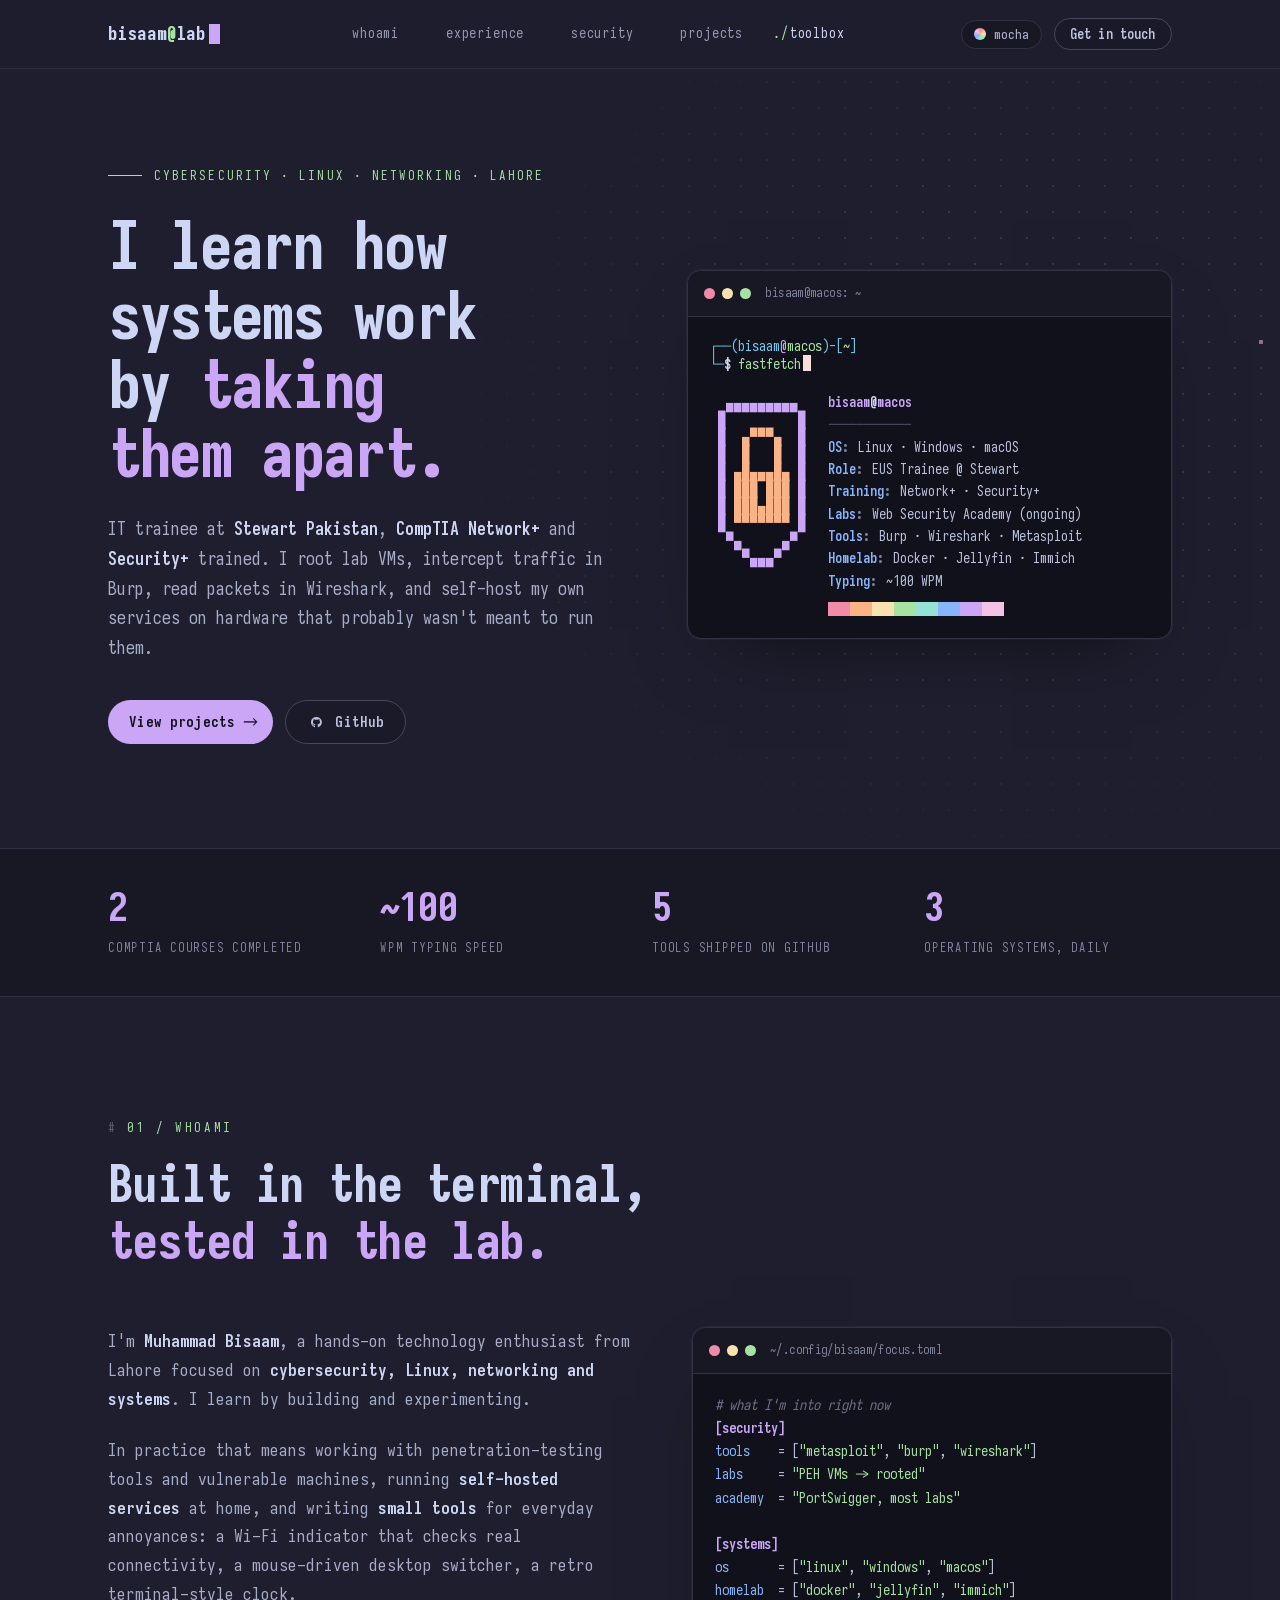
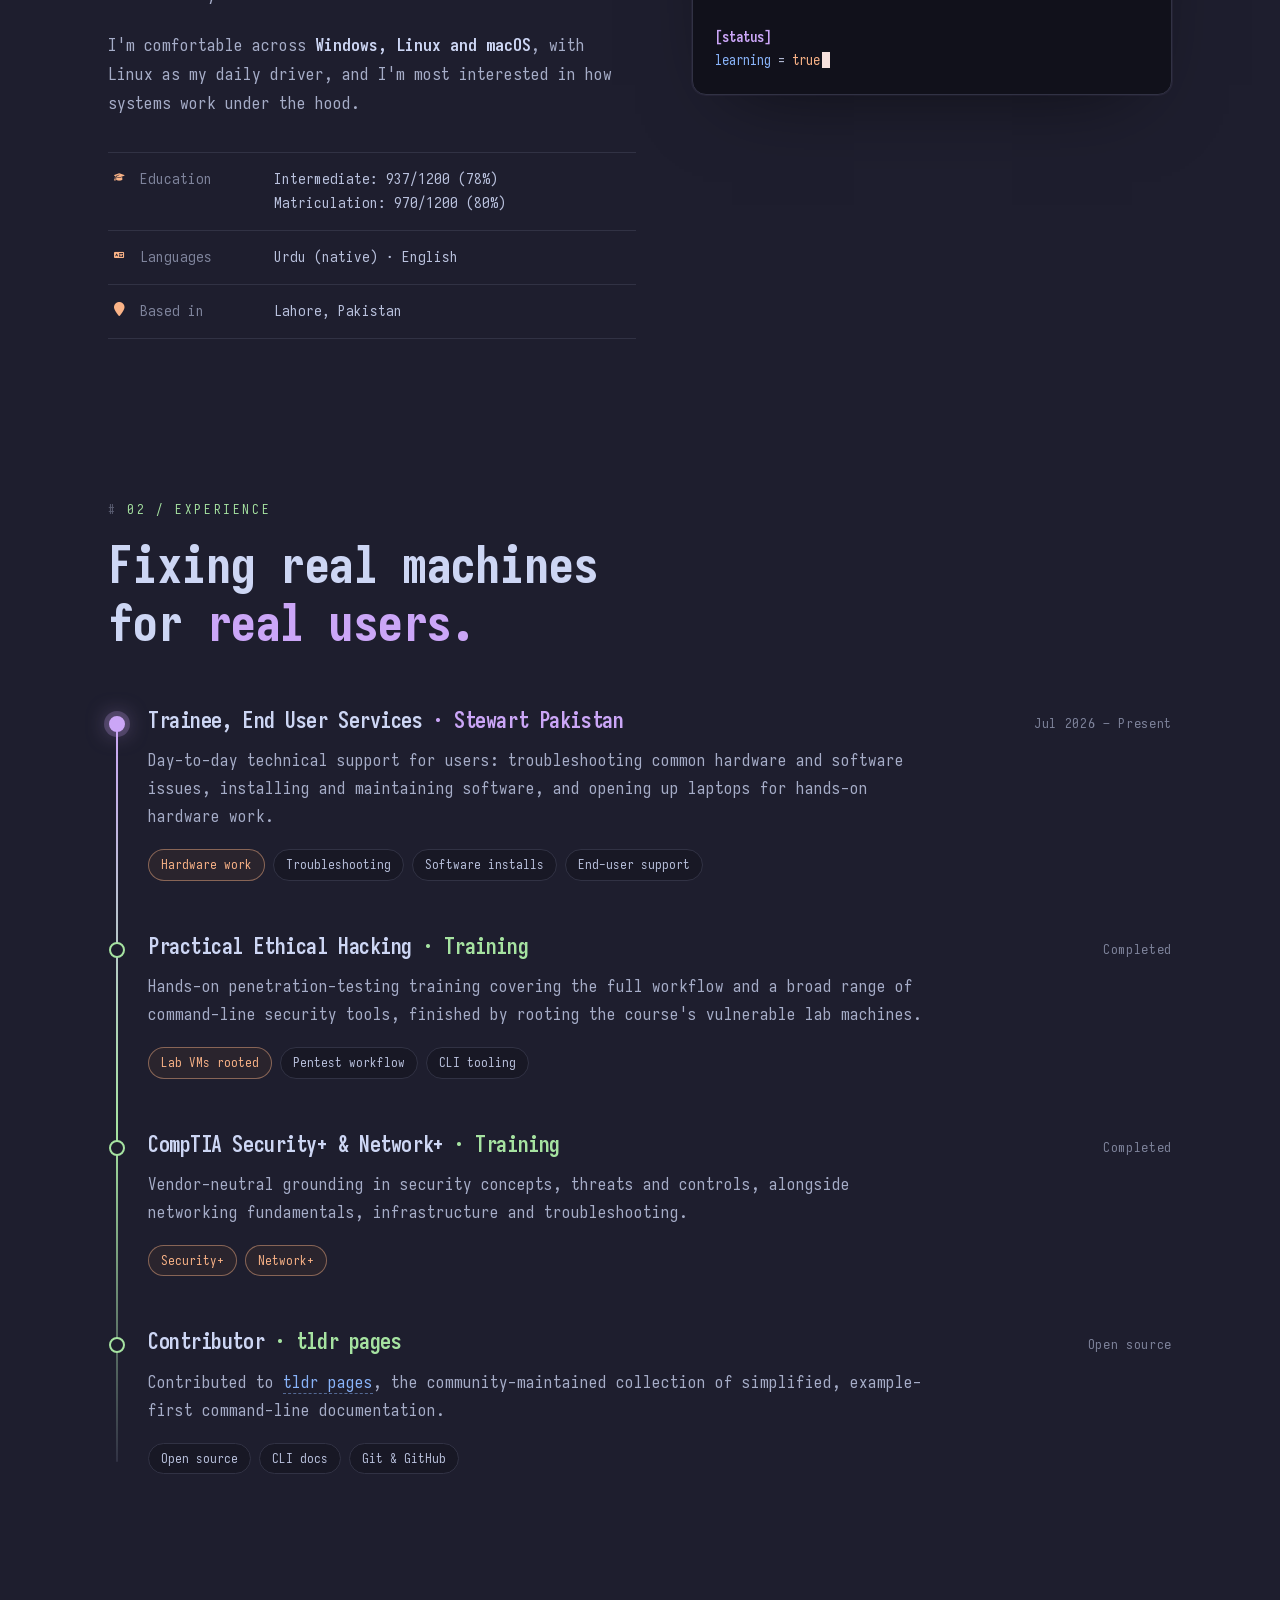
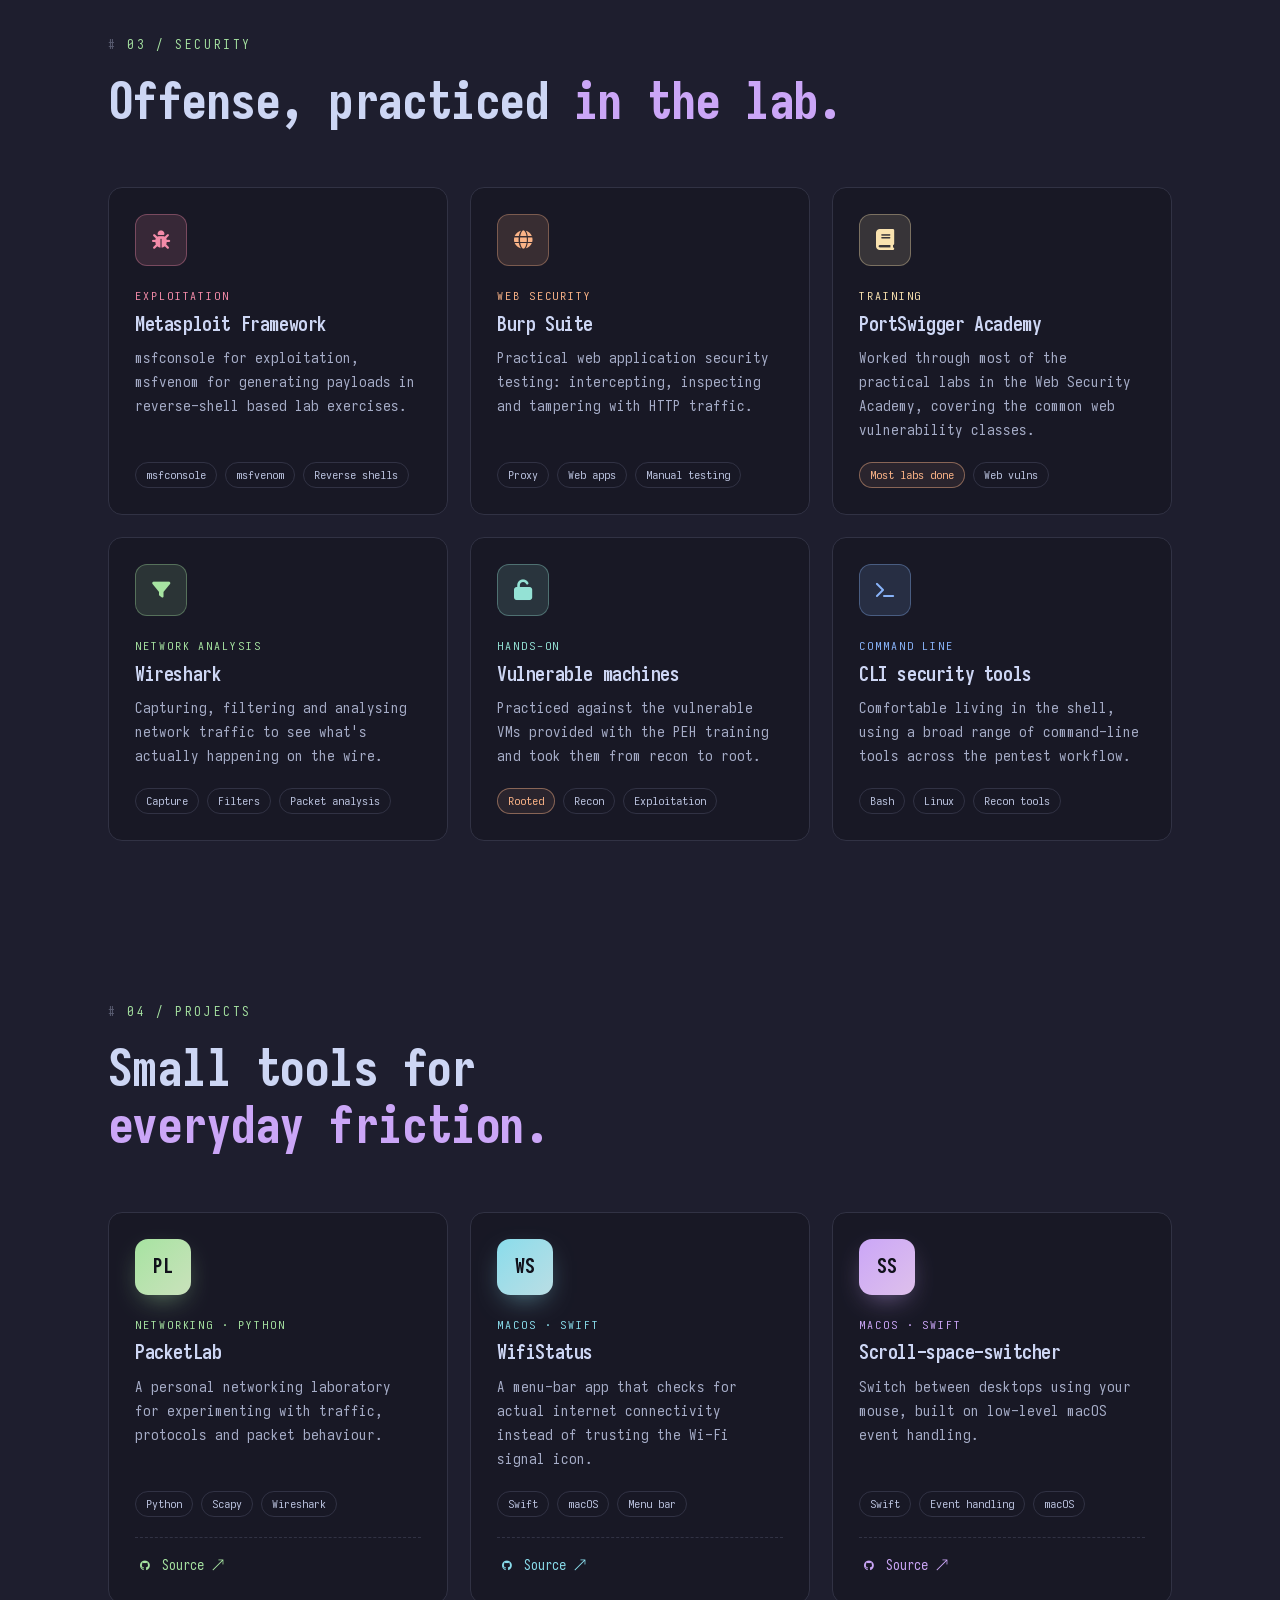
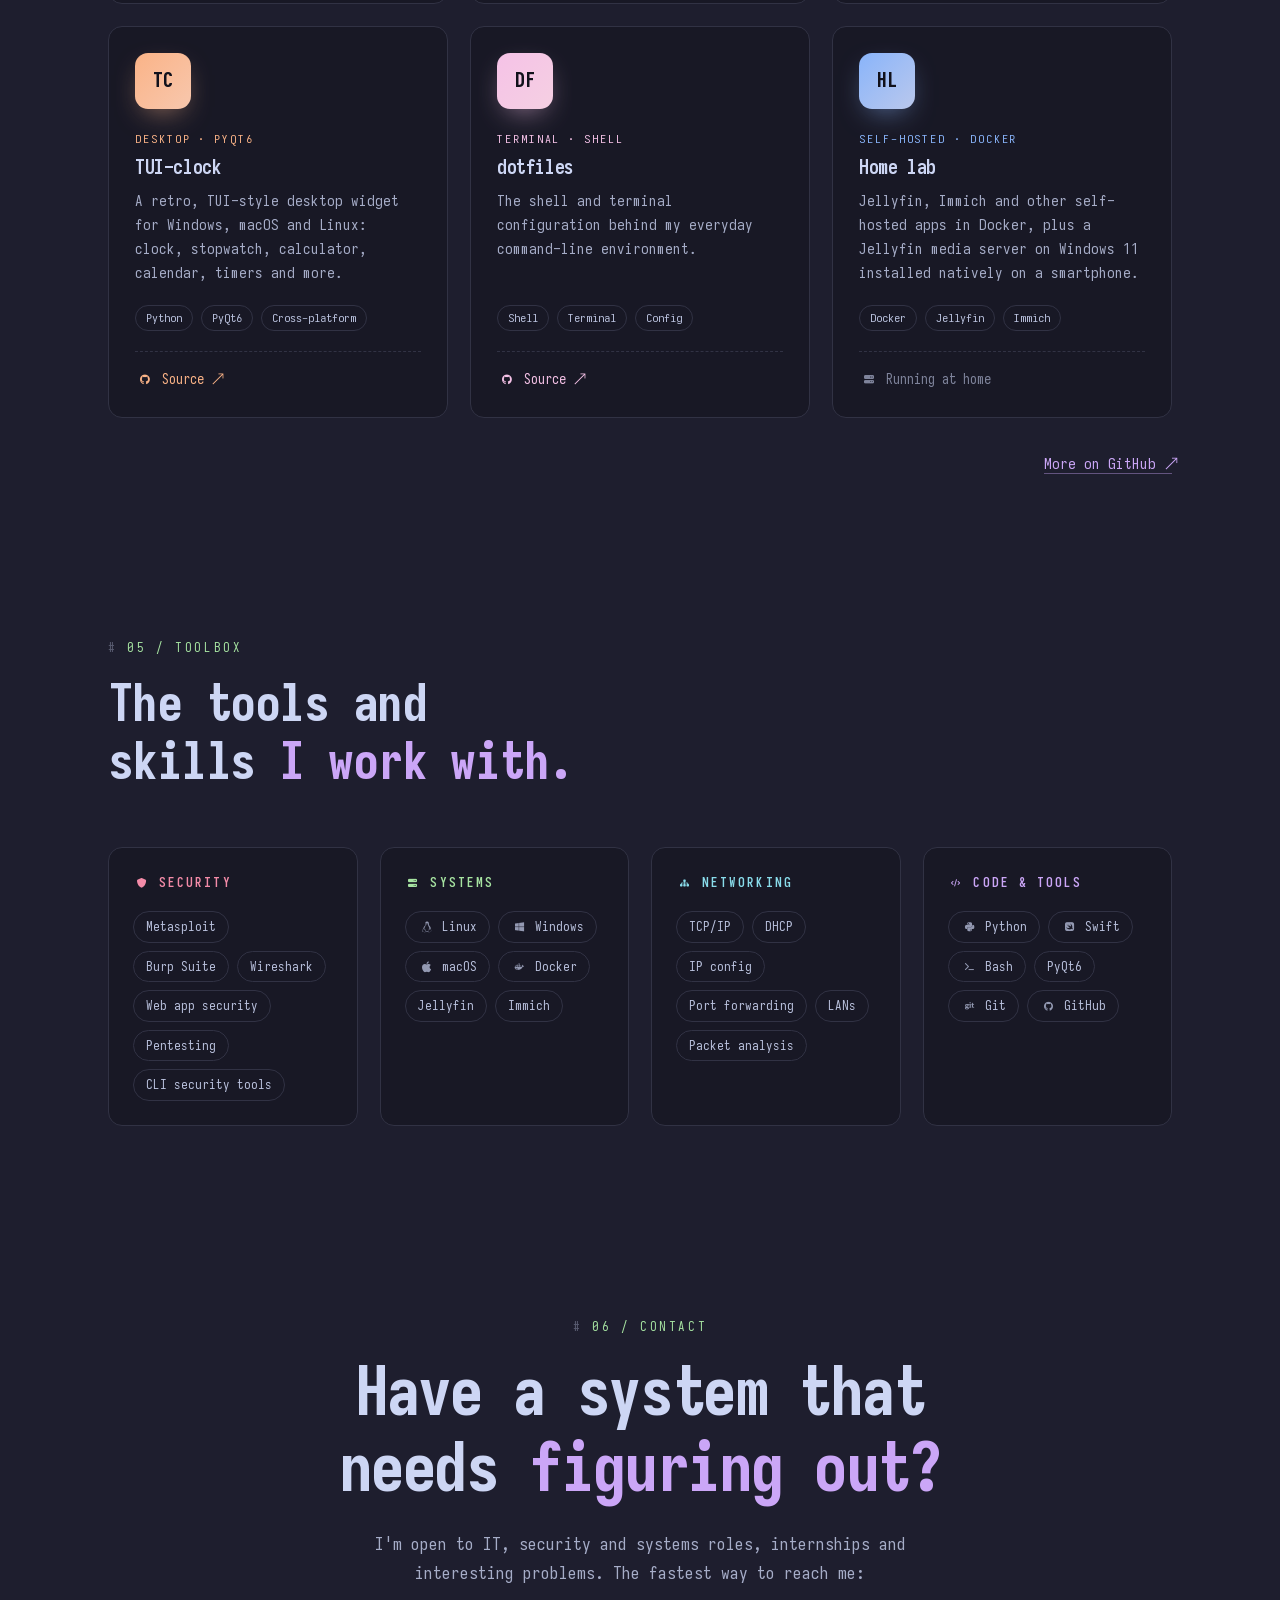
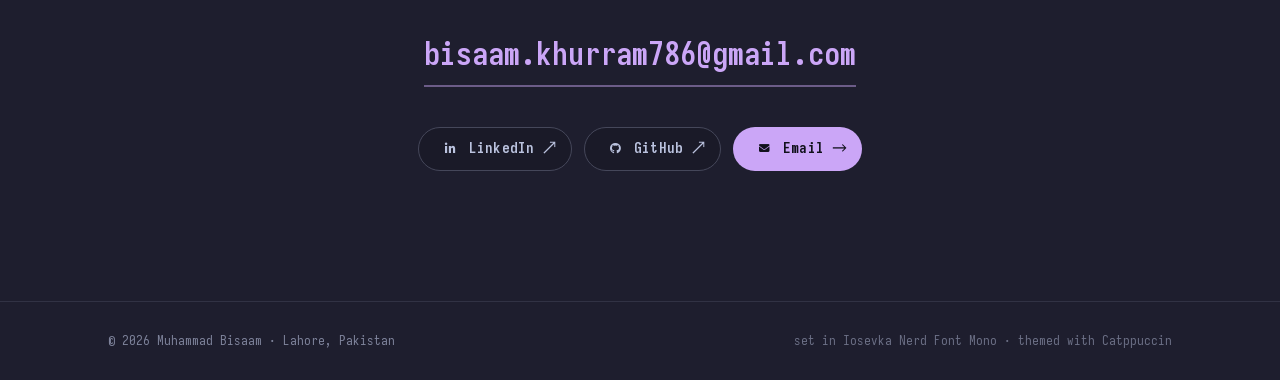
==== index.html @ b6dc4274 "Fade blinking cursors smoothly instead of hard on/off Co-Authored-By: Claude Opus 5.5 <noreply@anthr" ====
<!doctype html>
<html lang="en" data-flavor="mocha">
<head>
  <meta charset="utf-8">
  <meta name="viewport" content="width=device-width, initial-scale=1">
  <title>Muhammad Bisaam — Cybersecurity, Linux &amp; Networking</title>
  <meta name="description" content="Muhammad Bisaam — hands-on technology enthusiast in Lahore focused on cybersecurity, Linux, networking and systems. CompTIA Network+ and Security+.">
  <meta name="theme-color" content="#1e1e2e">
  <link rel="icon" type="image/svg+xml" href="data:image/svg+xml,%3Csvg xmlns='http://www.w3.org/2000/svg' viewBox='0 0 32 32'%3E%3Crect width='32' height='32' rx='7' fill='%231e1e2e'/%3E%3Cpath d='M8.5 11 14 16l-5.5 5M16.5 21h7' fill='none' stroke='%23cba6f7' stroke-width='2.8' stroke-linecap='round' stroke-linejoin='round'/%3E%3C/svg%3E">
  <link rel="preload" href="fonts/iosevka-nfm-400.woff2" as="font" type="font/woff2" crossorigin>
  <link rel="preload" href="fonts/iosevka-nfm-800.woff2" as="font" type="font/woff2" crossorigin>
  <link rel="stylesheet" href="css/style.css?v=20261009b">
  <script>document.documentElement.classList.add('js');try{var f=localStorage.getItem('flavor');if(f)document.documentElement.dataset.flavor=f}catch(e){}</script>
</head>
<body>

<header class="nav">
  <div class="container nav__inner">
    <a class="logo" href="#top" aria-label="Back to top">bisaam<span class="logo__at">@</span>lab<span class="logo__cursor" aria-hidden="true"></span></a>
    <nav class="nav__links" aria-label="Sections">
      <a href="#about">whoami</a>
      <a href="#experience">experience</a>
      <a href="#security">security</a>
      <a href="#projects">projects</a>
      <a href="#toolbox">toolbox</a>
    </nav>
    <div class="nav__actions">
      <button class="flavor" type="button" id="flavor" aria-label="Switch Catppuccin flavor">
        <span class="flavor__dot" aria-hidden="true"></span><span class="flavor__name">mocha</span>
      </button>
      <a class="btn btn--ghost btn--sm" href="#contact">Get in touch</a>
    </div>
  </div>
</header>

<main id="top">

  <!-- Hero -->
  <section class="hero">
    <canvas class="hero__grid" id="grid" aria-hidden="true"></canvas>
    <div class="container hero__inner">
      <div class="hero__copy">
        <p class="eyebrow reveal"><span class="eyebrow__rule"></span>Cybersecurity · Linux · Networking · Lahore</p>
        <h1 class="hero__title reveal">I learn how systems work by <em>taking them apart.</em></h1>
        <p class="hero__lead reveal">
          IT trainee at <strong>Stewart Pakistan</strong>, <strong>CompTIA Network+</strong> and
          <strong>Security+</strong> trained. I root lab VMs, intercept traffic in Burp, read packets in Wireshark, and
          self-host my own services on hardware that probably wasn't meant to run them.
        </p>
        <div class="hero__cta reveal">
          <a class="btn btn--primary" href="#projects">View projects <span aria-hidden="true">→</span></a>
          <a class="btn btn--ghost" href="https://github.com/Bisaam" target="_blank" rel="noopener"><i class="nf">&#xf09b;</i> GitHub</a>
        </div>
      </div>

      <div class="term term--hero reveal" aria-label="Terminal showing a fastfetch summary">
        <div class="term__bar">
          <span class="term__dots"><i></i><i></i><i></i></span>
          <span class="term__title">bisaam@macos: ~</span>
        </div>
        <div class="term__body">
          <div class="prompt">
            <div><span class="p-line">┌──(</span><span class="p-user">bisaam</span><span class="p-at">@</span><span class="p-host">macos</span><span class="p-line">)-[</span><span class="p-path">~</span><span class="p-line">]</span></div>
            <div><span class="p-line">└─</span><span class="p-sym">$</span> <span class="p-cmd" id="typed" data-text="fastfetch"></span><span class="caret" aria-hidden="true"></span></div>
          </div>
          <div class="ff" id="ff">
<pre class="ff__logo" aria-hidden="true">  ▄▄▄▄▄▄▄▄▄
 █         █
 █  <b>▄▀▀▀▄</b>  █
 █  <b>█   █</b>  █
 █ <b>▄█▄▄▄█▄</b> █
 █ <b>███ ███</b> █
 █ <b>███▄███</b> █
 █ <b>▀▀▀▀▀▀▀</b> █
  ▀▄     ▄▀
    ▀▄▄▄▀</pre>
            <dl class="ff__info">
              <div class="ff__head"><span class="c-mauve">bisaam</span>@<span class="c-mauve">macos</span></div>
              <div class="ff__rule">------------</div>
              <div><dt>OS</dt><dd>Linux · Windows · macOS</dd></div>
              <div><dt>Role</dt><dd>EUS Trainee @ Stewart</dd></div>
              <div><dt>Training</dt><dd>Network+ · Security+</dd></div>
              <div><dt>Labs</dt><dd>Web Security Academy (ongoing)</dd></div>
              <div><dt>Tools</dt><dd>Burp · Wireshark · Metasploit</dd></div>
              <div><dt>Homelab</dt><dd>Docker · Jellyfin · Immich</dd></div>
              <div><dt>Typing</dt><dd>~100 WPM</dd></div>
              <div class="ff__swatches" aria-hidden="true"><i class="bg-red"></i><i class="bg-peach"></i><i class="bg-yellow"></i><i class="bg-green"></i><i class="bg-teal"></i><i class="bg-blue"></i><i class="bg-mauve"></i><i class="bg-pink"></i></div>
            </dl>
          </div>
        </div>
      </div>
    </div>
  </section>

  <!-- Stats -->
  <section class="stats" aria-label="Highlights">
    <div class="container stats__inner">
      <div class="stat reveal"><span class="stat__num" data-count="2">2</span><span class="stat__label">CompTIA courses completed</span></div>
      <div class="stat reveal"><span class="stat__num" data-count="100" data-prefix="~">~100</span><span class="stat__label">WPM typing speed</span></div>
      <div class="stat reveal"><span class="stat__num" data-count="5">5</span><span class="stat__label">Tools shipped on GitHub</span></div>
      <div class="stat reveal"><span class="stat__num" data-count="3">3</span><span class="stat__label">Operating systems, daily</span></div>
    </div>
  </section>

  <!-- 01 About -->
  <section class="section" id="about">
    <div class="container">
      <p class="label reveal">01 / whoami</p>
      <h2 class="section__title reveal">Built in the terminal, <em>tested in the lab.</em></h2>

      <div class="about">
        <div class="about__copy">
          <p class="reveal">I'm <strong>Muhammad Bisaam</strong>, a hands-on technology enthusiast from Lahore focused on
            <strong>cybersecurity, Linux, networking and systems</strong>. I learn by building and experimenting.</p>
          <p class="reveal">In practice that means working with penetration-testing tools and vulnerable machines,
            running <strong>self-hosted services</strong> at home, and writing <strong>small tools</strong> for everyday
            annoyances: a Wi-Fi indicator that checks real connectivity, a mouse-driven desktop switcher, a retro terminal-style clock.</p>
          <p class="reveal">I'm comfortable across <strong>Windows, Linux and macOS</strong>, with Linux as my daily driver,
            and I'm most interested in how systems work under the hood.</p>

          <dl class="facts reveal">
            <div><dt><i class="nf">&#xf19d;</i> Education</dt><dd>Intermediate: 937/1200 (78%)<br>Matriculation: 970/1200 (80%)</dd></div>
            <div><dt><i class="nf">&#xf1ab;</i> Languages</dt><dd>Urdu (native) · English</dd></div>
            <div><dt><i class="nf">&#xf041;</i> Based in</dt><dd>Lahore, Pakistan</dd></div>
          </dl>
        </div>

        <div class="term reveal">
          <div class="term__bar">
            <span class="term__dots"><i></i><i></i><i></i></span>
            <span class="term__title">~/.config/bisaam/focus.toml</span>
          </div>
<pre class="term__body code"><span class="c-com"># what I'm into right now</span>
<span class="c-hdr">[security]</span>
<span class="c-key">tools</span>    = [<span class="c-str">"metasploit"</span>, <span class="c-str">"burp"</span>, <span class="c-str">"wireshark"</span>]
<span class="c-key">labs</span>     = <span class="c-str">"PEH VMs -&gt; rooted"</span>
<span class="c-key">academy</span>  = <span class="c-str">"PortSwigger, most labs"</span>

<span class="c-hdr">[systems]</span>
<span class="c-key">os</span>       = [<span class="c-str">"linux"</span>, <span class="c-str">"windows"</span>, <span class="c-str">"macos"</span>]
<span class="c-key">homelab</span>  = [<span class="c-str">"docker"</span>, <span class="c-str">"jellyfin"</span>, <span class="c-str">"immich"</span>]

<span class="c-hdr">[status]</span>
<span class="c-key">learning</span> = <span class="c-bool">true</span><span class="caret" aria-hidden="true"></span></pre>
        </div>
      </div>
    </div>
  </section>

  <!-- 02 Experience -->
  <section class="section" id="experience">
    <div class="container">
      <p class="label reveal">02 / Experience</p>
      <h2 class="section__title reveal">Fixing real machines for <em>real users.</em></h2>

      <ol class="timeline">
        <li class="tl tl--current reveal">
          <div class="tl__head">
            <h3>Trainee, End User Services <span class="tl__org">· Stewart Pakistan</span></h3>
            <span class="tl__when">Jul 2026 – Present</span>
          </div>
          <p>Day-to-day technical support for users: troubleshooting common hardware and software issues, installing
            and maintaining software, and opening up laptops for hands-on hardware work.</p>
          <ul class="chips"><li class="chip chip--hl">Hardware work</li><li class="chip">Troubleshooting</li><li class="chip">Software installs</li><li class="chip">End-user support</li></ul>
        </li>
        <li class="tl reveal">
          <div class="tl__head">
            <h3>Practical Ethical Hacking <span class="tl__org">· Training</span></h3>
            <span class="tl__when">Completed</span>
          </div>
          <p>Hands-on penetration-testing training covering the full workflow and a broad range of command-line security
            tools, finished by rooting the course's vulnerable lab machines.</p>
          <ul class="chips"><li class="chip chip--hl">Lab VMs rooted</li><li class="chip">Pentest workflow</li><li class="chip">CLI tooling</li></ul>
        </li>
        <li class="tl reveal">
          <div class="tl__head">
            <h3>CompTIA Security+ &amp; Network+ <span class="tl__org">· Training</span></h3>
            <span class="tl__when">Completed</span>
          </div>
          <p>Vendor-neutral grounding in security concepts, threats and controls, alongside networking fundamentals,
            infrastructure and troubleshooting.</p>
          <ul class="chips"><li class="chip chip--hl">Security+</li><li class="chip chip--hl">Network+</li></ul>
        </li>
        <li class="tl reveal">
          <div class="tl__head">
            <h3>Contributor <span class="tl__org">· tldr pages</span></h3>
            <span class="tl__when">Open source</span>
          </div>
          <p>Contributed to <a href="https://github.com/tldr-pages/tldr" target="_blank" rel="noopener">tldr pages</a>,
            the community-maintained collection of simplified, example-first command-line documentation.</p>
          <ul class="chips"><li class="chip">Open source</li><li class="chip">CLI docs</li><li class="chip">Git &amp; GitHub</li></ul>
        </li>
      </ol>
    </div>
  </section>

  <!-- 03 Security -->
  <section class="section" id="security">
    <div class="container">
      <p class="label reveal">03 / Security</p>
      <h2 class="section__title reveal">Offense, practiced <em>in the lab.</em></h2>

      <div class="grid grid--3">
        <article class="card reveal" style="--accent: var(--red)">
          <div class="card__icon"><i class="nf">&#xf188;</i></div>
          <p class="card__kicker">Exploitation</p>
          <h3>Metasploit Framework</h3>
          <p>msfconsole for exploitation, msfvenom for generating payloads in reverse-shell based lab exercises.</p>
          <ul class="chips chips--sm"><li class="chip">msfconsole</li><li class="chip">msfvenom</li><li class="chip">Reverse shells</li></ul>
        </article>
        <article class="card reveal" style="--accent: var(--peach)">
          <div class="card__icon"><i class="nf">&#xf0ac;</i></div>
          <p class="card__kicker">Web security</p>
          <h3>Burp Suite</h3>
          <p>Practical web application security testing: intercepting, inspecting and tampering with HTTP traffic.</p>
          <ul class="chips chips--sm"><li class="chip">Proxy</li><li class="chip">Web apps</li><li class="chip">Manual testing</li></ul>
        </article>
        <article class="card reveal" style="--accent: var(--yellow)">
          <div class="card__icon"><i class="nf">&#xf02d;</i></div>
          <p class="card__kicker">Training</p>
          <h3>PortSwigger Academy</h3>
          <p>Worked through most of the practical labs in the Web Security Academy, covering the common web vulnerability classes.</p>
          <ul class="chips chips--sm"><li class="chip chip--hl">Most labs done</li><li class="chip">Web vulns</li></ul>
        </article>
        <article class="card reveal" style="--accent: var(--green)">
          <div class="card__icon"><i class="nf">&#xf0b0;</i></div>
          <p class="card__kicker">Network analysis</p>
          <h3>Wireshark</h3>
          <p>Capturing, filtering and analysing network traffic to see what's actually happening on the wire.</p>
          <ul class="chips chips--sm"><li class="chip">Capture</li><li class="chip">Filters</li><li class="chip">Packet analysis</li></ul>
        </article>
        <article class="card reveal" style="--accent: var(--teal)">
          <div class="card__icon"><i class="nf">&#xf09c;</i></div>
          <p class="card__kicker">Hands-on</p>
          <h3>Vulnerable machines</h3>
          <p>Practiced against the vulnerable VMs provided with the PEH training and took them from recon to root.</p>
          <ul class="chips chips--sm"><li class="chip chip--hl">Rooted</li><li class="chip">Recon</li><li class="chip">Exploitation</li></ul>
        </article>
        <article class="card reveal" style="--accent: var(--blue)">
          <div class="card__icon"><i class="nf">&#xf120;</i></div>
          <p class="card__kicker">Command line</p>
          <h3>CLI security tools</h3>
          <p>Comfortable living in the shell, using a broad range of command-line tools across the pentest workflow.</p>
          <ul class="chips chips--sm"><li class="chip">Bash</li><li class="chip">Linux</li><li class="chip">Recon tools</li></ul>
        </article>
      </div>
    </div>
  </section>

  <!-- 04 Projects -->
  <section class="section" id="projects">
    <div class="container">
      <p class="label reveal">04 / Projects</p>
      <h2 class="section__title reveal">Small tools for <em>everyday friction.</em></h2>

      <div class="grid grid--3">
        <article class="card project reveal" style="--accent: var(--green)">
          <div class="mono">PL</div>
          <p class="card__kicker">Networking · Python</p>
          <h3>PacketLab</h3>
          <p>A personal networking laboratory for experimenting with traffic, protocols and packet behaviour.</p>
          <ul class="chips chips--sm"><li class="chip">Python</li><li class="chip">Scapy</li><li class="chip">Wireshark</li></ul>
          <a class="card__link" href="https://github.com/Bisaam/PacketLab" target="_blank" rel="noopener"><i class="nf">&#xf09b;</i> Source ↗</a>
        </article>
        <article class="card project reveal" style="--accent: var(--sky)">
          <div class="mono">WS</div>
          <p class="card__kicker">macOS · Swift</p>
          <h3>WifiStatus</h3>
          <p>A menu-bar app that checks for actual internet connectivity instead of trusting the Wi-Fi signal icon.</p>
          <ul class="chips chips--sm"><li class="chip">Swift</li><li class="chip">macOS</li><li class="chip">Menu bar</li></ul>
          <a class="card__link" href="https://github.com/Bisaam/WifiStatus" target="_blank" rel="noopener"><i class="nf">&#xf09b;</i> Source ↗</a>
        </article>
        <article class="card project reveal" style="--accent: var(--mauve)">
          <div class="mono">SS</div>
          <p class="card__kicker">macOS · Swift</p>
          <h3>Scroll-space-switcher</h3>
          <p>Switch between desktops using your mouse, built on low-level macOS event handling.</p>
          <ul class="chips chips--sm"><li class="chip">Swift</li><li class="chip">Event handling</li><li class="chip">macOS</li></ul>
          <a class="card__link" href="https://github.com/Bisaam/Scroll-space-switcher" target="_blank" rel="noopener"><i class="nf">&#xf09b;</i> Source ↗</a>
        </article>
        <article class="card project reveal" style="--accent: var(--peach)">
          <div class="mono">TC</div>
          <p class="card__kicker">Desktop · PyQt6</p>
          <h3>TUI-clock</h3>
          <p>A retro, TUI-style desktop widget for Windows, macOS and Linux: clock, stopwatch, calculator, calendar, timers and more.</p>
          <ul class="chips chips--sm"><li class="chip">Python</li><li class="chip">PyQt6</li><li class="chip">Cross-platform</li></ul>
          <a class="card__link" href="https://github.com/Bisaam/TUI-clock" target="_blank" rel="noopener"><i class="nf">&#xf09b;</i> Source ↗</a>
        </article>
        <article class="card project reveal" style="--accent: var(--pink)">
          <div class="mono">DF</div>
          <p class="card__kicker">Terminal · Shell</p>
          <h3>dotfiles</h3>
          <p>The shell and terminal configuration behind my everyday command-line environment.</p>
          <ul class="chips chips--sm"><li class="chip">Shell</li><li class="chip">Terminal</li><li class="chip">Config</li></ul>
          <a class="card__link" href="https://github.com/Bisaam/dotfiles" target="_blank" rel="noopener"><i class="nf">&#xf09b;</i> Source ↗</a>
        </article>
        <article class="card project reveal" style="--accent: var(--blue)">
          <div class="mono">HL</div>
          <p class="card__kicker">Self-hosted · Docker</p>
          <h3>Home lab</h3>
          <p>Jellyfin, Immich and other self-hosted apps in Docker, plus a Jellyfin media server on Windows 11 installed natively on a smartphone.</p>
          <ul class="chips chips--sm"><li class="chip">Docker</li><li class="chip">Jellyfin</li><li class="chip">Immich</li></ul>
          <span class="card__link card__link--muted"><i class="nf">&#xf233;</i> Running at home</span>
        </article>
      </div>
      <p class="more reveal"><a href="https://github.com/Bisaam?tab=repositories" target="_blank" rel="noopener">More on GitHub ↗</a></p>
    </div>
  </section>

  <!-- 05 Toolbox -->
  <section class="section" id="toolbox">
    <div class="container">
      <p class="label reveal">05 / Toolbox</p>
      <h2 class="section__title reveal">The tools and skills <em>I work with.</em></h2>

      <div class="grid grid--4">
        <div class="card toolset reveal">
          <p class="toolset__title c-red"><i class="nf">&#xf132;</i> Security</p>
          <ul class="chips"><li class="chip">Metasploit</li><li class="chip">Burp Suite</li><li class="chip">Wireshark</li><li class="chip">Web app security</li><li class="chip">Pentesting</li><li class="chip">CLI security tools</li></ul>
        </div>
        <div class="card toolset reveal">
          <p class="toolset__title c-green"><i class="nf">&#xf233;</i> Systems</p>
          <ul class="chips"><li class="chip"><i class="nf">&#xf17c;</i> Linux</li><li class="chip"><i class="nf">&#xf17a;</i> Windows</li><li class="chip"><i class="nf">&#xf179;</i> macOS</li><li class="chip"><i class="nf">&#xe7b0;</i> Docker</li><li class="chip">Jellyfin</li><li class="chip">Immich</li></ul>
        </div>
        <div class="card toolset reveal">
          <p class="toolset__title c-sky"><i class="nf">&#xf0e8;</i> Networking</p>
          <ul class="chips"><li class="chip">TCP/IP</li><li class="chip">DHCP</li><li class="chip">IP config</li><li class="chip">Port forwarding</li><li class="chip">LANs</li><li class="chip">Packet analysis</li></ul>
        </div>
        <div class="card toolset reveal">
          <p class="toolset__title c-mauve"><i class="nf">&#xf121;</i> Code &amp; tools</p>
          <ul class="chips"><li class="chip"><i class="nf">&#xe73c;</i> Python</li><li class="chip"><i class="nf">&#xe755;</i> Swift</li><li class="chip"><i class="nf">&#xf120;</i> Bash</li><li class="chip">PyQt6</li><li class="chip"><i class="nf">&#xf1d3;</i> Git</li><li class="chip"><i class="nf">&#xf09b;</i> GitHub</li></ul>
        </div>
      </div>
    </div>
  </section>

  <!-- 06 Contact -->
  <section class="section contact" id="contact">
    <div class="container contact__inner">
      <p class="label reveal">06 / Contact</p>
      <h2 class="contact__title reveal">Have a system that needs <em>figuring out?</em></h2>
      <p class="contact__lead reveal">I'm open to IT, security and systems roles, internships and interesting problems. The fastest way to reach me:</p>
      <a class="contact__email reveal" href="mailto:bisaam.khurram786@gmail.com">bisaam.khurram786@gmail.com</a>
      <div class="contact__links reveal">
        <a class="btn btn--ghost" href="https://www.linkedin.com/in/muhammadbisaamkhurram" target="_blank" rel="noopener"><i class="nf">&#xf0e1;</i> LinkedIn ↗</a>
        <a class="btn btn--ghost" href="https://github.com/Bisaam" target="_blank" rel="noopener"><i class="nf">&#xf09b;</i> GitHub ↗</a>
        <a class="btn btn--primary" href="mailto:bisaam.khurram786@gmail.com"><i class="nf">&#xf0e0;</i> Email <span aria-hidden="true">→</span></a>
      </div>
    </div>
  </section>
</main>

<footer class="footer">
  <div class="container footer__inner">
    <span>© <span id="year">2026</span> Muhammad Bisaam · Lahore, Pakistan</span>
    <span class="footer__meta">set in Iosevka Nerd Font Mono · themed with Catppuccin</span>
  </div>
</footer>

<script src="js/main.js?v=20261009b"></script>
</body>
</html>
---- css/style.css ----
/* ---------- Fonts: Iosevka Nerd Font Mono (subset) ---------- */
@font-face {
  font-family: "Iosevka NFM";
  src: local("Iosevka Nerd Font Mono"), local("IosevkaNerdFontMono-Regular"),
       url("../fonts/iosevka-nfm-400.woff2") format("woff2");
  font-weight: 400; font-style: normal; font-display: swap;
}
@font-face {
  font-family: "Iosevka NFM";
  src: local("Iosevka Nerd Font Mono Medium"), local("IosevkaNerdFontMono-Medium"),
       url("../fonts/iosevka-nfm-500.woff2") format("woff2");
  font-weight: 500; font-style: normal; font-display: swap;
}
@font-face {
  font-family: "Iosevka NFM";
  src: local("Iosevka Nerd Font Mono Bold"), local("IosevkaNerdFontMono-Bold"),
       url("../fonts/iosevka-nfm-700.woff2") format("woff2");
  font-weight: 700; font-style: normal; font-display: swap;
}
@font-face {
  font-family: "Iosevka NFM";
  src: local("Iosevka Nerd Font Mono ExtraBold"), local("IosevkaNerdFontMono-ExtraBold"),
       url("../fonts/iosevka-nfm-800.woff2") format("woff2");
  font-weight: 800; font-style: normal; font-display: swap;
}

/* ---------- Catppuccin flavors ---------- */
:root, [data-flavor="mocha"] {
  --rosewater:#f5e0dc; --flamingo:#f2cdcd; --pink:#f5c2e7; --mauve:#cba6f7; --red:#f38ba8; --maroon:#eba0ac;
  --peach:#fab387; --yellow:#f9e2af; --green:#a6e3a1; --teal:#94e2d5; --sky:#89dceb; --sapphire:#74c7ec;
  --blue:#89b4fa; --lavender:#b4befe; --text:#cdd6f4; --subtext1:#bac2de; --subtext0:#a6adc8;
  --overlay2:#9399b2; --overlay1:#7f849c; --overlay0:#6c7086; --surface2:#585b70; --surface1:#45475a;
  --surface0:#313244; --base:#1e1e2e; --mantle:#181825; --crust:#11111b;
  color-scheme: dark;
}
[data-flavor="macchiato"] {
  --rosewater:#f4dbd6; --flamingo:#f0c6c6; --pink:#f5bde6; --mauve:#c6a0f6; --red:#ed8796; --maroon:#ee99a0;
  --peach:#f5a97f; --yellow:#eed49f; --green:#a6da95; --teal:#8bd5ca; --sky:#91d7e3; --sapphire:#7dc4e4;
  --blue:#8aadf4; --lavender:#b7bdf8; --text:#cad3f5; --subtext1:#b8c0e0; --subtext0:#a5adcb;
  --overlay2:#939ab7; --overlay1:#8087a2; --overlay0:#6e738d; --surface2:#5b6078; --surface1:#494d64;
  --surface0:#363a4f; --base:#24273a; --mantle:#1e2030; --crust:#181926;
  color-scheme: dark;
}
[data-flavor="frappe"] {
  --rosewater:#f2d5cf; --flamingo:#eebebe; --pink:#f4b8e4; --mauve:#ca9ee6; --red:#e78284; --maroon:#ea999c;
  --peach:#ef9f76; --yellow:#e5c890; --green:#a6d189; --teal:#81c8be; --sky:#99d1db; --sapphire:#85c1dc;
  --blue:#8caaee; --lavender:#babbf1; --text:#c6d0f5; --subtext1:#b5bfe2; --subtext0:#a5adce;
  --overlay2:#949cbb; --overlay1:#838ba7; --overlay0:#737994; --surface2:#626880; --surface1:#51576d;
  --surface0:#414559; --base:#303446; --mantle:#292c3c; --crust:#232634;
  color-scheme: dark;
}
[data-flavor="latte"] {
  --rosewater:#dc8a78; --flamingo:#dd7878; --pink:#ea76cb; --mauve:#8839ef; --red:#d20f39; --maroon:#e64553;
  --peach:#fe640b; --yellow:#df8e1d; --green:#40a02b; --teal:#179299; --sky:#04a5e5; --sapphire:#209fb5;
  --blue:#1e66f5; --lavender:#7287fd; --text:#4c4f69; --subtext1:#5c5f77; --subtext0:#6c6f85;
  --overlay2:#7c7f93; --overlay1:#8c8fa1; --overlay0:#9ca0b0; --surface2:#acb0be; --surface1:#bcc0cc;
  --surface0:#ccd0da; --base:#eff1f5; --mantle:#e6e9ef; --crust:#dce0e8;
  color-scheme: light;
}

:root {
  --font: "Iosevka NFM", "Iosevka Nerd Font Mono", "Iosevka", ui-monospace, "JetBrains Mono", Menlo, Consolas, monospace;
  --accent: var(--mauve);
  --radius: 14px;
  --gutter: 28px;
  --maxw: 1120px;
}

/* ---------- Base ---------- */
*, *::before, *::after { box-sizing: border-box; }
html { scroll-behavior: smooth; scroll-padding-top: 80px; -webkit-text-size-adjust: 100%; }
body {
  margin: 0;
  background: var(--base);
  color: var(--text);
  font-family: var(--font);
  font-size: 17px;
  line-height: 1.65;
  -webkit-font-smoothing: antialiased;
  font-variant-ligatures: contextual;
  transition: background-color .4s ease, color .4s ease;
  overflow-x: hidden;
}
::selection { background: color-mix(in srgb, var(--mauve) 35%, transparent); color: var(--text); }
a { color: inherit; text-decoration: none; }
p a { color: var(--blue); border-bottom: 1px dashed color-mix(in srgb, var(--blue) 50%, transparent); }
p a:hover { color: var(--sapphire); }
h1, h2, h3 { margin: 0; line-height: 1.12; letter-spacing: -0.02em; }
p { margin: 0; }
strong { color: var(--text); font-weight: 700; }
em { font-style: normal; color: var(--mauve); }
ul, ol, dl, dd { margin: 0; padding: 0; list-style: none; }
.nf { font-style: normal; font-family: var(--font); line-height: 1; font-size: 1.4em; display: inline-block; text-align: center; min-width: 1em; vertical-align: -.08em; }
:focus-visible { outline: 2px solid var(--mauve); outline-offset: 3px; border-radius: 6px; }

.container { width: 100%; max-width: var(--maxw); margin: 0 auto; padding: 0 var(--gutter); }

.c-red{color:var(--red)} .c-green{color:var(--green)} .c-sky{color:var(--sky)} .c-mauve{color:var(--mauve)}
.bg-red{background:var(--red)} .bg-peach{background:var(--peach)} .bg-yellow{background:var(--yellow)} .bg-green{background:var(--green)}
.bg-teal{background:var(--teal)} .bg-blue{background:var(--blue)} .bg-mauve{background:var(--mauve)} .bg-pink{background:var(--pink)}

/* ---------- Buttons ---------- */
.btn {
  display: inline-flex; align-items: center; gap: .55em;
  padding: .72em 1.35em; border-radius: 999px;
  font: 600 15px/1 var(--font); letter-spacing: .01em;
  border: 1px solid transparent; cursor: pointer;
  transition: transform .2s ease, background-color .2s ease, border-color .2s ease, color .2s ease, box-shadow .2s ease;
}
.btn:hover { transform: translateY(-2px); }
.btn--primary { background: var(--mauve); color: var(--crust); }
.btn--primary:hover { box-shadow: 0 8px 28px -8px color-mix(in srgb, var(--mauve) 70%, transparent); }
.btn--ghost { border-color: var(--surface1); color: var(--subtext1); background: color-mix(in srgb, var(--mantle) 60%, transparent); }
.btn--ghost:hover { border-color: var(--mauve); color: var(--mauve); }
.btn--sm { padding: .6em 1.1em; font-size: 14px; }

/* ---------- Nav ---------- */
.nav {
  position: sticky; top: 0; z-index: 50;
  background: color-mix(in srgb, var(--base) 78%, transparent);
  backdrop-filter: blur(14px) saturate(140%);
  -webkit-backdrop-filter: blur(14px) saturate(140%);
  border-bottom: 1px solid color-mix(in srgb, var(--surface0) 70%, transparent);
}
.nav__inner { display: flex; align-items: center; justify-content: space-between; height: 68px; gap: 20px; }
.logo { font-weight: 800; font-size: 19px; color: var(--text); display: inline-flex; align-items: center; letter-spacing: -.01em; }
.logo__at { color: var(--green); }
.logo__cursor { width: .55em; height: 1.05em; margin-left: 3px; background: var(--mauve); animation: blink 1.6s ease-in-out infinite; }
.nav__links { display: flex; gap: 30px; }
.nav__links a {
  font-size: 14px; color: var(--overlay2); letter-spacing: .06em; position: relative; padding: 4px 0;
  transition: color .2s ease;
}
.nav__links a::before { content: "./"; color: var(--surface2); opacity: 0; margin-right: 1px; transition: opacity .2s ease; }
.nav__links a:hover, .nav__links a.active { color: var(--text); }
.nav__links a:hover::before, .nav__links a.active::before { opacity: 1; color: var(--green); }
.nav__actions { display: flex; align-items: center; gap: 12px; }

.flavor {
  display: inline-flex; align-items: center; gap: 8px;
  padding: 7px 12px; border-radius: 999px;
  background: var(--mantle); border: 1px solid var(--surface0); color: var(--subtext0);
  font: 500 13px/1 var(--font); cursor: pointer; transition: border-color .2s ease, color .2s ease;
}
.flavor:hover { border-color: var(--surface2); color: var(--text); }
.flavor__dot {
  width: 12px; height: 12px; border-radius: 50%;
  background: conic-gradient(var(--red), var(--peach), var(--yellow), var(--green), var(--teal), var(--blue), var(--mauve), var(--pink), var(--red));
}

/* ---------- Hero ---------- */
.hero { position: relative; padding: 96px 0 104px; overflow: hidden; }
.hero__grid {
  position: absolute; inset: 0; width: 100%; height: 100%; pointer-events: none;
  -webkit-mask-image: radial-gradient(ellipse 60% 80% at 78% 45%, #000 20%, transparent 75%);
          mask-image: radial-gradient(ellipse 60% 80% at 78% 45%, #000 20%, transparent 75%);
}
.hero__inner { position: relative; display: grid; grid-template-columns: 1.08fr 1fr; gap: 56px; align-items: center; }
.eyebrow { display: flex; align-items: center; gap: 12px; color: var(--green); font-size: 13px; letter-spacing: .16em; text-transform: uppercase; margin-bottom: 26px; }
.eyebrow__rule { width: 34px; height: 1px; background: var(--green); flex: none; }
.hero__title { text-wrap: balance; font-size: clamp(2.5rem, 5.2vw, 4.2rem); font-weight: 800; letter-spacing: -0.035em; line-height: 1.04; }
.hero__lead { margin-top: 26px; max-width: 34em; color: var(--subtext0); font-size: 18px; }
.hero__cta { display: flex; flex-wrap: wrap; gap: 12px; margin-top: 36px; }

/* ---------- Terminal windows ---------- */
.term {
  background: var(--crust);
  border: 1px solid var(--surface0);
  border-radius: var(--radius);
  overflow: hidden;
  box-shadow: 0 30px 80px -40px rgba(0,0,0,.6), 0 0 0 1px color-mix(in srgb, var(--mauve) 6%, transparent);
}
.term__bar {
  display: flex; align-items: center; gap: 14px; padding: 12px 16px;
  background: var(--mantle); border-bottom: 1px solid var(--surface0);
}
.term__dots { display: inline-flex; gap: 7px; }
.term__dots i { width: 11px; height: 11px; border-radius: 50%; background: var(--red); }
.term__dots i:nth-child(2) { background: var(--yellow); }
.term__dots i:nth-child(3) { background: var(--green); }
.term__title { font-size: 12.5px; color: var(--overlay1); letter-spacing: .03em; white-space: nowrap; overflow: hidden; text-overflow: ellipsis; }
.term__body { padding: 20px 22px 22px; font-size: 14.5px; line-height: 1.6; }
.code { margin: 0; color: var(--subtext1); white-space: pre; overflow-x: auto; font-family: var(--font); }
.c-com { color: var(--overlay0); font-style: italic; }
.c-hdr { color: var(--mauve); font-weight: 700; }
.c-key { color: var(--blue); }
.c-str { color: var(--green); }
.c-bool { color: var(--peach); }

.term--hero { position: relative; }
/* Kali-style two-line zsh prompt; line-height: normal lets the box-drawing corners join across lines */
.prompt { color: var(--text); margin-bottom: 18px; line-height: normal; }
.prompt > div { white-space: nowrap; }
.p-line, .p-user { color: var(--sapphire); }
.p-at { color: var(--mauve); }
.p-host, .p-path, .p-cmd { color: var(--green); }
.p-sym { color: var(--text); font-weight: 700; }
.caret { display: inline-block; width: .55em; height: 1.1em; background: var(--rosewater); vertical-align: -.18em; margin-left: 2px; animation: blink 1.6s ease-in-out infinite; }

.ff { display: flex; gap: 22px; align-items: flex-start; transition: opacity .5s ease; }
.js .ff.pending { opacity: 0; }
.ff__logo { margin: 4px 0 0; color: var(--mauve); font-family: var(--font); font-size: 15px; line-height: 1.15; flex: none; }
.ff__logo b { color: var(--peach); font-weight: 400; }
.ff__info { font-size: 14px; line-height: 1.6; min-width: 0; }
.ff__info > div { display: flex; gap: .6em; }
.ff__info dt { color: var(--blue); font-weight: 700; flex: none; }
.ff__info dt::after { content: ":"; color: var(--overlay1); }
.ff__info dd { color: var(--subtext1); min-width: 0; }
.ff__info > .ff__head { display: block; font-weight: 700; color: var(--text); }
.ff__rule { color: var(--surface2); }
.ff__swatches { margin-top: 10px; gap: 0 !important; }
.ff__swatches i { width: 22px; height: 14px; }

/* ---------- Stats ---------- */
.stats { background: var(--mantle); border-block: 1px solid var(--surface0); transition: background-color .4s ease; }
.stats__inner { display: grid; grid-template-columns: repeat(4, 1fr); gap: 24px; padding-block: 38px; }
.stat__num { display: block; font-size: 40px; font-weight: 800; color: var(--mauve); line-height: 1; letter-spacing: -.02em; font-variant-numeric: tabular-nums; }
.stat__label { display: block; margin-top: 12px; font-size: 12.5px; color: var(--overlay1); letter-spacing: .14em; text-transform: uppercase; line-height: 1.5; }

/* ---------- Sections ---------- */
.section { padding: 120px 0 40px; }
.label { color: var(--green); font-size: 13px; letter-spacing: .2em; text-transform: uppercase; margin-bottom: 18px; }
.label::before { content: "# "; color: var(--surface2); }
.section__title { font-size: clamp(2rem, 4.2vw, 3.2rem); font-weight: 800; letter-spacing: -.03em; margin-bottom: 56px; max-width: 30ch; text-wrap: balance; }

/* About */
.about { display: grid; grid-template-columns: 1.1fr 1fr; gap: 56px; align-items: start; }
.about__copy p { color: var(--subtext0); font-size: 17.5px; margin-bottom: 22px; }
.facts { margin-top: 34px; display: grid; gap: 0; border-top: 1px solid var(--surface0); }
.facts > div { display: grid; grid-template-columns: 150px 1fr; gap: 16px; padding: 14px 0; border-bottom: 1px solid var(--surface0); font-size: 15px; }
.facts dt { color: var(--overlay1); display: flex; align-items: baseline; gap: .6em; }
.facts dt .nf { color: var(--peach); width: 1.1em; }
.facts dd { color: var(--subtext1); }

/* Timeline */
.timeline { position: relative; padding-left: 40px; }
.timeline::before {
  content: ""; position: absolute; left: 8px; top: 12px; bottom: 12px; width: 2px;
  background: linear-gradient(to bottom, var(--mauve), var(--green) 55%, var(--surface0));
  border-radius: 2px;
}
.tl { position: relative; padding-bottom: 54px; }
.tl:last-child { padding-bottom: 0; }
.tl::before {
  content: ""; position: absolute; left: -39px; top: 7px; width: 16px; height: 16px; border-radius: 50%;
  background: var(--base); border: 2px solid var(--green);
}
.tl--current::before { background: var(--mauve); border-color: var(--mauve); box-shadow: 0 0 0 5px color-mix(in srgb, var(--mauve) 22%, transparent), 0 0 22px color-mix(in srgb, var(--mauve) 60%, transparent); }
.tl__head { display: flex; justify-content: space-between; align-items: baseline; gap: 20px; margin-bottom: 12px; }
.tl h3 { font-size: 22px; font-weight: 700; }
.tl__org { color: var(--green); font-weight: 600; }
.tl--current .tl__org { color: var(--mauve); }
.tl__when { font-size: 13.5px; color: var(--overlay1); letter-spacing: .05em; white-space: nowrap; }
.tl p { color: var(--subtext0); max-width: 46em; }

/* Chips */
.chips { display: flex; flex-wrap: wrap; gap: 8px; margin-top: 18px; }
.chip {
  display: inline-flex; align-items: center; gap: .45em;
  padding: 5px 12px; border-radius: 999px; font-size: 13px; line-height: 1.5;
  color: var(--subtext1); background: var(--mantle); border: 1px solid var(--surface0);
  transition: border-color .2s ease, color .2s ease;
}
.chip .nf { color: var(--overlay2); }
.chip--hl { color: var(--peach); border-color: color-mix(in srgb, var(--peach) 45%, transparent); background: color-mix(in srgb, var(--peach) 8%, var(--mantle)); }
.chips--sm .chip { font-size: 12px; padding: 3px 10px; }

/* Cards */
.grid { display: grid; gap: 22px; }
.grid--3 { grid-template-columns: repeat(3, 1fr); }
.grid--4 { grid-template-columns: repeat(4, 1fr); }
.card {
  position: relative; display: flex; flex-direction: column;
  padding: 26px; border-radius: var(--radius);
  background: var(--mantle); border: 1px solid var(--surface0);
  transition: transform .35s cubic-bezier(.2,.7,.2,1), border-color .45s ease, box-shadow .5s ease, background-color .4s ease;
}
.card:hover {
  transform: translateY(-4px);
  border-color: color-mix(in srgb, var(--accent) 55%, var(--surface0));
  box-shadow: 0 18px 50px -28px color-mix(in srgb, var(--accent) 60%, transparent);
}
.card h3 { font-size: 20px; font-weight: 700; margin-bottom: 10px; }
.card > p:not([class]) { color: var(--subtext0); font-size: 15px; line-height: 1.6; }
.card .chips { margin-top: auto; padding-top: 20px; }
.card__kicker { color: var(--accent); font-size: 12px; letter-spacing: .16em; text-transform: uppercase; margin-bottom: 8px; }
.card__icon {
  width: 52px; height: 52px; border-radius: 12px; margin-bottom: 20px;
  display: grid; place-items: center; font-size: 26px;
  color: var(--accent); background: color-mix(in srgb, var(--accent) 14%, transparent);
  border: 1px solid color-mix(in srgb, var(--accent) 35%, transparent);
}
.mono {
  width: 56px; height: 56px; border-radius: 13px; margin-bottom: 20px;
  display: grid; place-items: center; font-weight: 800; font-size: 20px; color: var(--crust);
  background: linear-gradient(135deg, var(--accent), color-mix(in srgb, var(--accent) 55%, var(--rosewater)));
  box-shadow: 0 10px 30px -12px color-mix(in srgb, var(--accent) 80%, transparent);
}
.card__link {
  margin-top: 20px; padding-top: 16px; border-top: 1px dashed var(--surface0);
  font-size: 14px; color: var(--accent); display: inline-flex; gap: .5em; align-items: center;
}
.card__link:hover { color: var(--text); }
.card__link--muted { color: var(--overlay1); }
.more { margin-top: 34px; text-align: right; font-size: 15px; }
.more a { color: var(--mauve); border-bottom: 1px solid color-mix(in srgb, var(--mauve) 40%, transparent); }
.more a:hover { color: var(--text); }

/* Toolbox */
.toolset { padding: 24px; }
.toolset:hover { transform: none; box-shadow: none; border-color: var(--surface1); }
.toolset__title { font-size: 13px; font-weight: 700; letter-spacing: .16em; text-transform: uppercase; display: flex; align-items: center; gap: .6em; }
.toolset .chips { padding-top: 0; margin-top: 18px; }

/* Contact */
.contact { padding: 150px 0 130px; text-align: center; }
.contact__inner { display: flex; flex-direction: column; align-items: center; }
.contact__title { font-size: clamp(2.3rem, 5.4vw, 4.2rem); font-weight: 800; letter-spacing: -.035em; max-width: 20ch; text-wrap: balance; }
.contact__lead { margin-top: 24px; color: var(--subtext0); max-width: 36em; font-size: 17.5px; }
.contact__email {
  margin-top: 40px; font-size: clamp(1.15rem, 3.4vw, 2rem); font-weight: 700; color: var(--mauve);
  border-bottom: 2px solid color-mix(in srgb, var(--mauve) 45%, transparent); padding-bottom: 4px;
  transition: color .2s ease, border-color .2s ease; word-break: break-all;
}
.contact__email:hover { color: var(--pink); border-color: var(--pink); }
.contact__links { display: flex; flex-wrap: wrap; justify-content: center; gap: 12px; margin-top: 40px; }

/* Footer */
.footer { border-top: 1px solid var(--surface0); padding: 28px 0; font-size: 13px; color: var(--overlay1); }
.footer__inner { display: flex; justify-content: space-between; gap: 16px; flex-wrap: wrap; }
.footer__meta { color: var(--overlay0); }

/* ---------- Motion ---------- */
@keyframes blink { 0%, 100% { opacity: 1; } 50% { opacity: .15; } }
.js .reveal { opacity: 0; transform: translateY(18px); transition: opacity .7s ease, transform .7s cubic-bezier(.2,.7,.2,1); }
.js .reveal.in { opacity: 1; transform: none; }

@media (prefers-reduced-motion: reduce) {
  html { scroll-behavior: auto; }
  .js .reveal { opacity: 1; transform: none; transition: none; }
  .caret, .logo__cursor { animation: none; }
  .btn:hover, .card:hover { transform: none; }
}

/* ---------- Responsive ---------- */
@media (max-width: 1020px) {
  .nav__links { gap: 20px; }
  .grid--4 { grid-template-columns: repeat(2, 1fr); }
}
@media (max-width: 900px) {
  .nav__links { display: none; }
  .hero { padding: 64px 0 72px; }
  .hero__inner, .about { grid-template-columns: 1fr; gap: 44px; }
  .grid--3 { grid-template-columns: repeat(2, 1fr); }
  .stats__inner { grid-template-columns: repeat(2, 1fr); gap: 30px 24px; }
  .hero__grid { -webkit-mask-image: radial-gradient(ellipse 90% 60% at 60% 75%, #000 10%, transparent 70%); mask-image: radial-gradient(ellipse 90% 60% at 60% 75%, #000 10%, transparent 70%); }
}
@media (max-width: 640px) {
  :root { --gutter: 16px; }
  body { font-size: 16px; }
  .nav__inner { height: 60px; }
  .nav__actions .btn { display: none; }
  .section { padding: 88px 0 24px; }
  .section__title { margin-bottom: 40px; }
  .grid--3, .grid--4 { grid-template-columns: 1fr; }
  .tl__head { flex-direction: column; gap: 4px; }
  .tl h3 { font-size: 19px; }
  .timeline { padding-left: 32px; }
  .tl::before { left: -31px; }
  .facts > div { grid-template-columns: 1fr; gap: 4px; }
  .ff__logo { display: none; }
  .term__body { padding: 16px; font-size: 13.5px; }
  .code { font-size: 13px; }
  .stat__num { font-size: 34px; }
  .contact { padding: 110px 0 100px; }
  .hero__lead { font-size: 16.5px; }
}
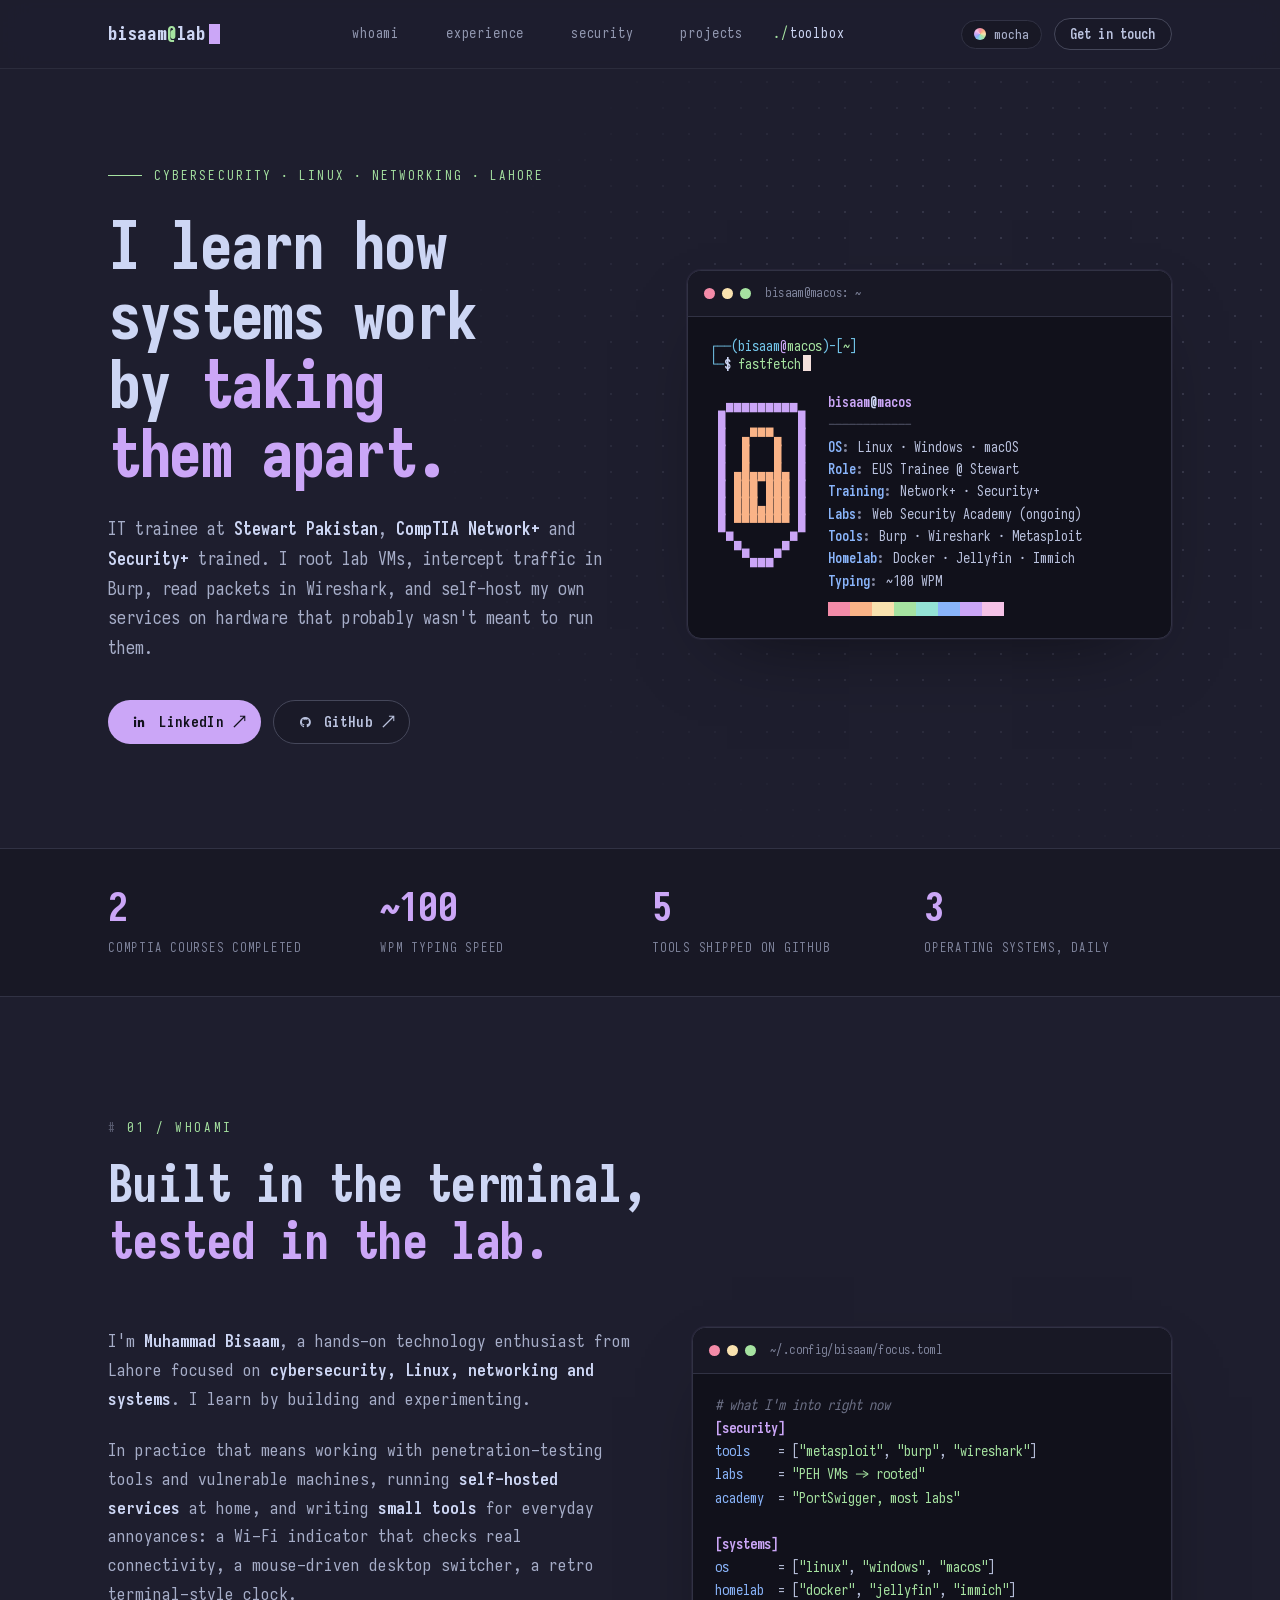
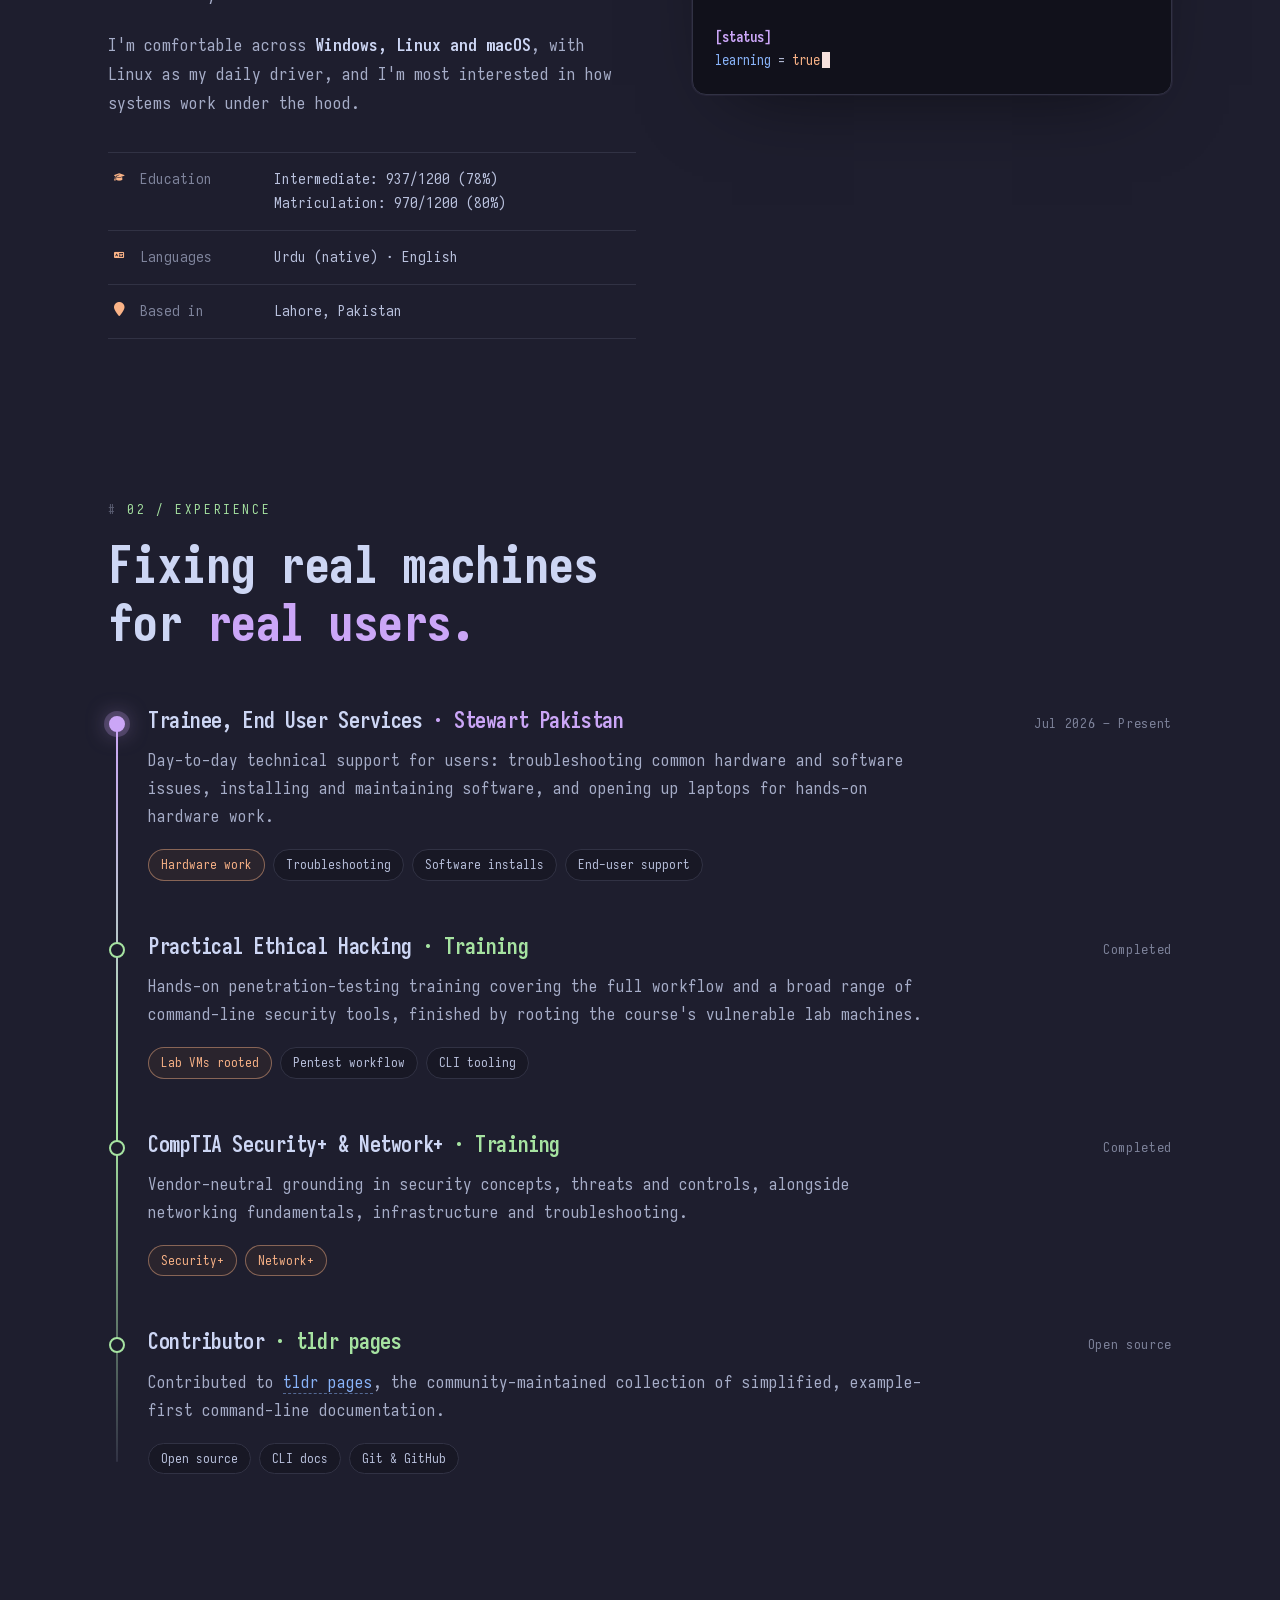
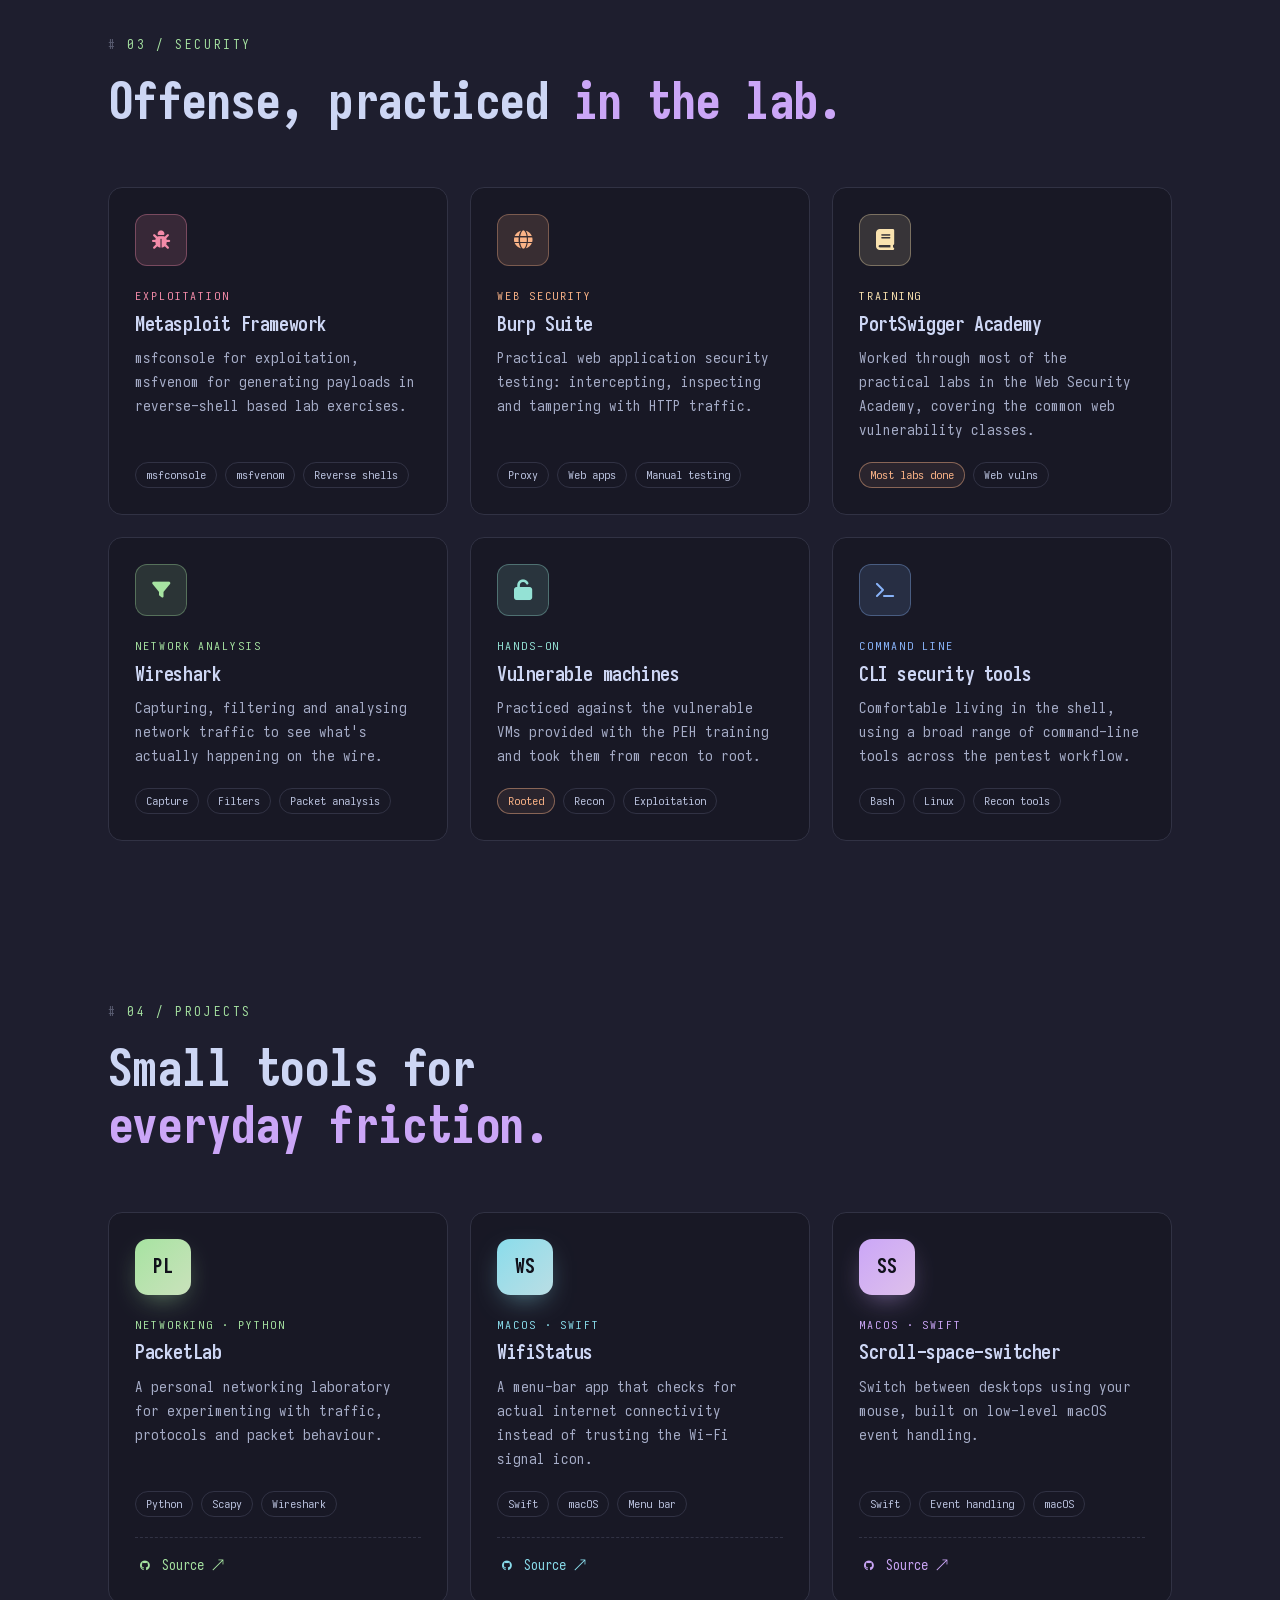
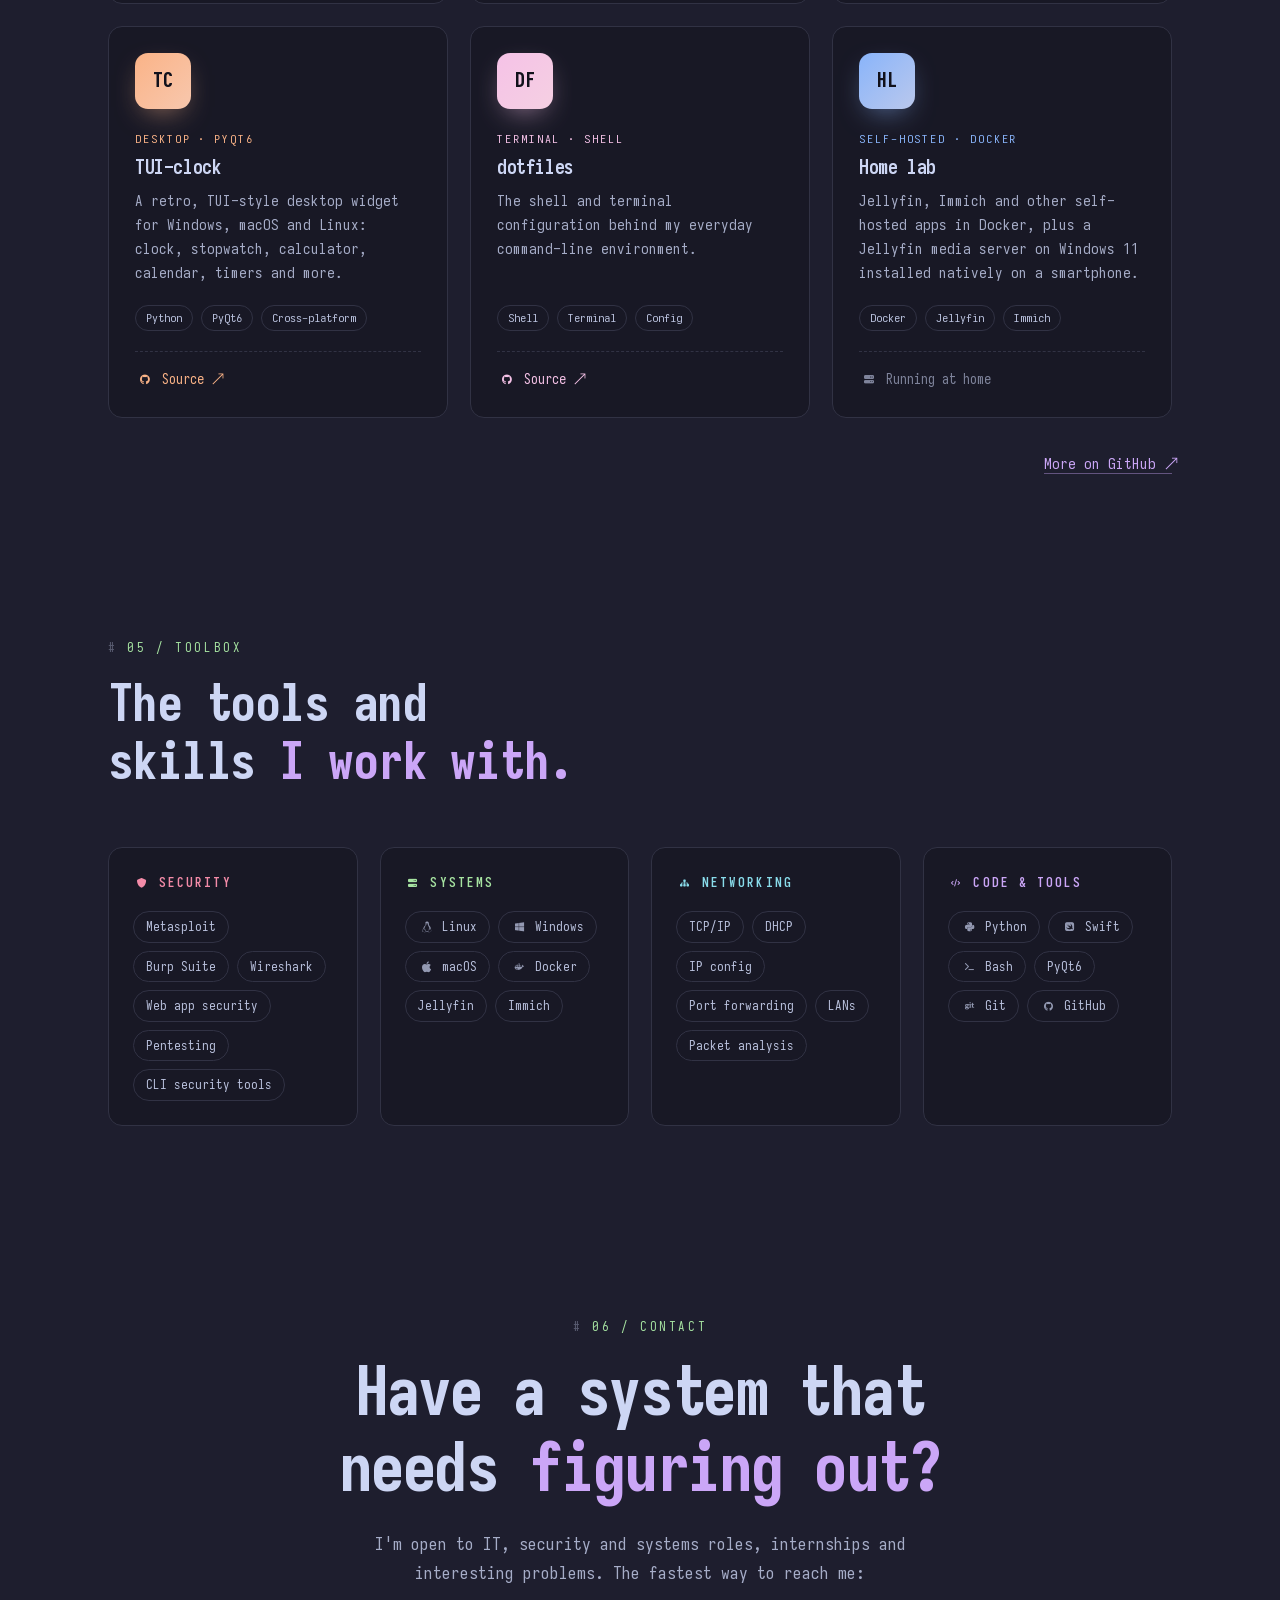
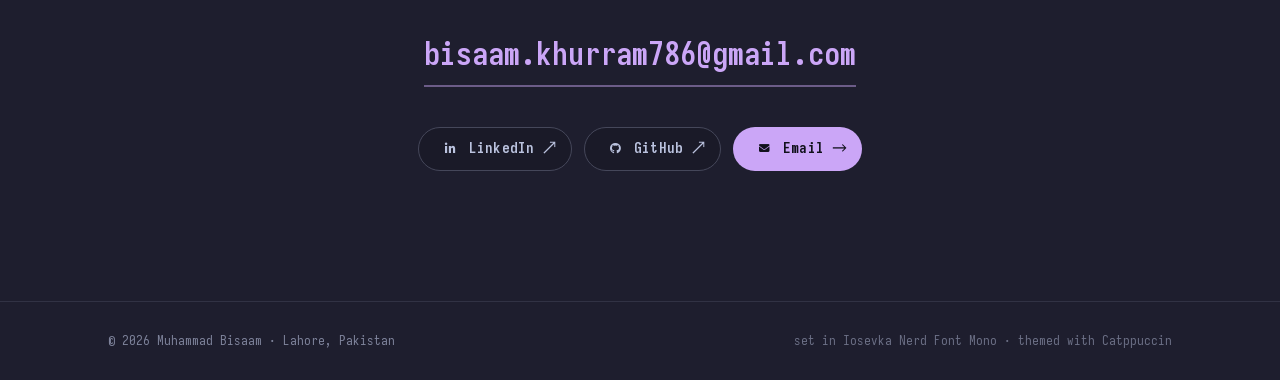
==== commit 7e251d07: "Hero: LinkedIn button in place of View projects Co-Authored-By: Claude Opus 5.5 <noreply@anthropic.c" ====
--- a/index.html
+++ b/index.html
@@ -48,8 +48,8 @@
           self-host my own services on hardware that probably wasn't meant to run them.
         </p>
         <div class="hero__cta reveal">
-          <a class="btn btn--primary" href="#projects">View projects <span aria-hidden="true">→</span></a>
-          <a class="btn btn--ghost" href="https://github.com/Bisaam" target="_blank" rel="noopener"><i class="nf">&#xf09b;</i> GitHub</a>
+          <a class="btn btn--primary" href="https://www.linkedin.com/in/muhammadbisaamkhurram" target="_blank" rel="noopener"><i class="nf">&#xf0e1;</i> LinkedIn <span aria-hidden="true">↗</span></a>
+          <a class="btn btn--ghost" href="https://github.com/Bisaam" target="_blank" rel="noopener"><i class="nf">&#xf09b;</i> GitHub <span aria-hidden="true">↗</span></a>
         </div>
       </div>
 
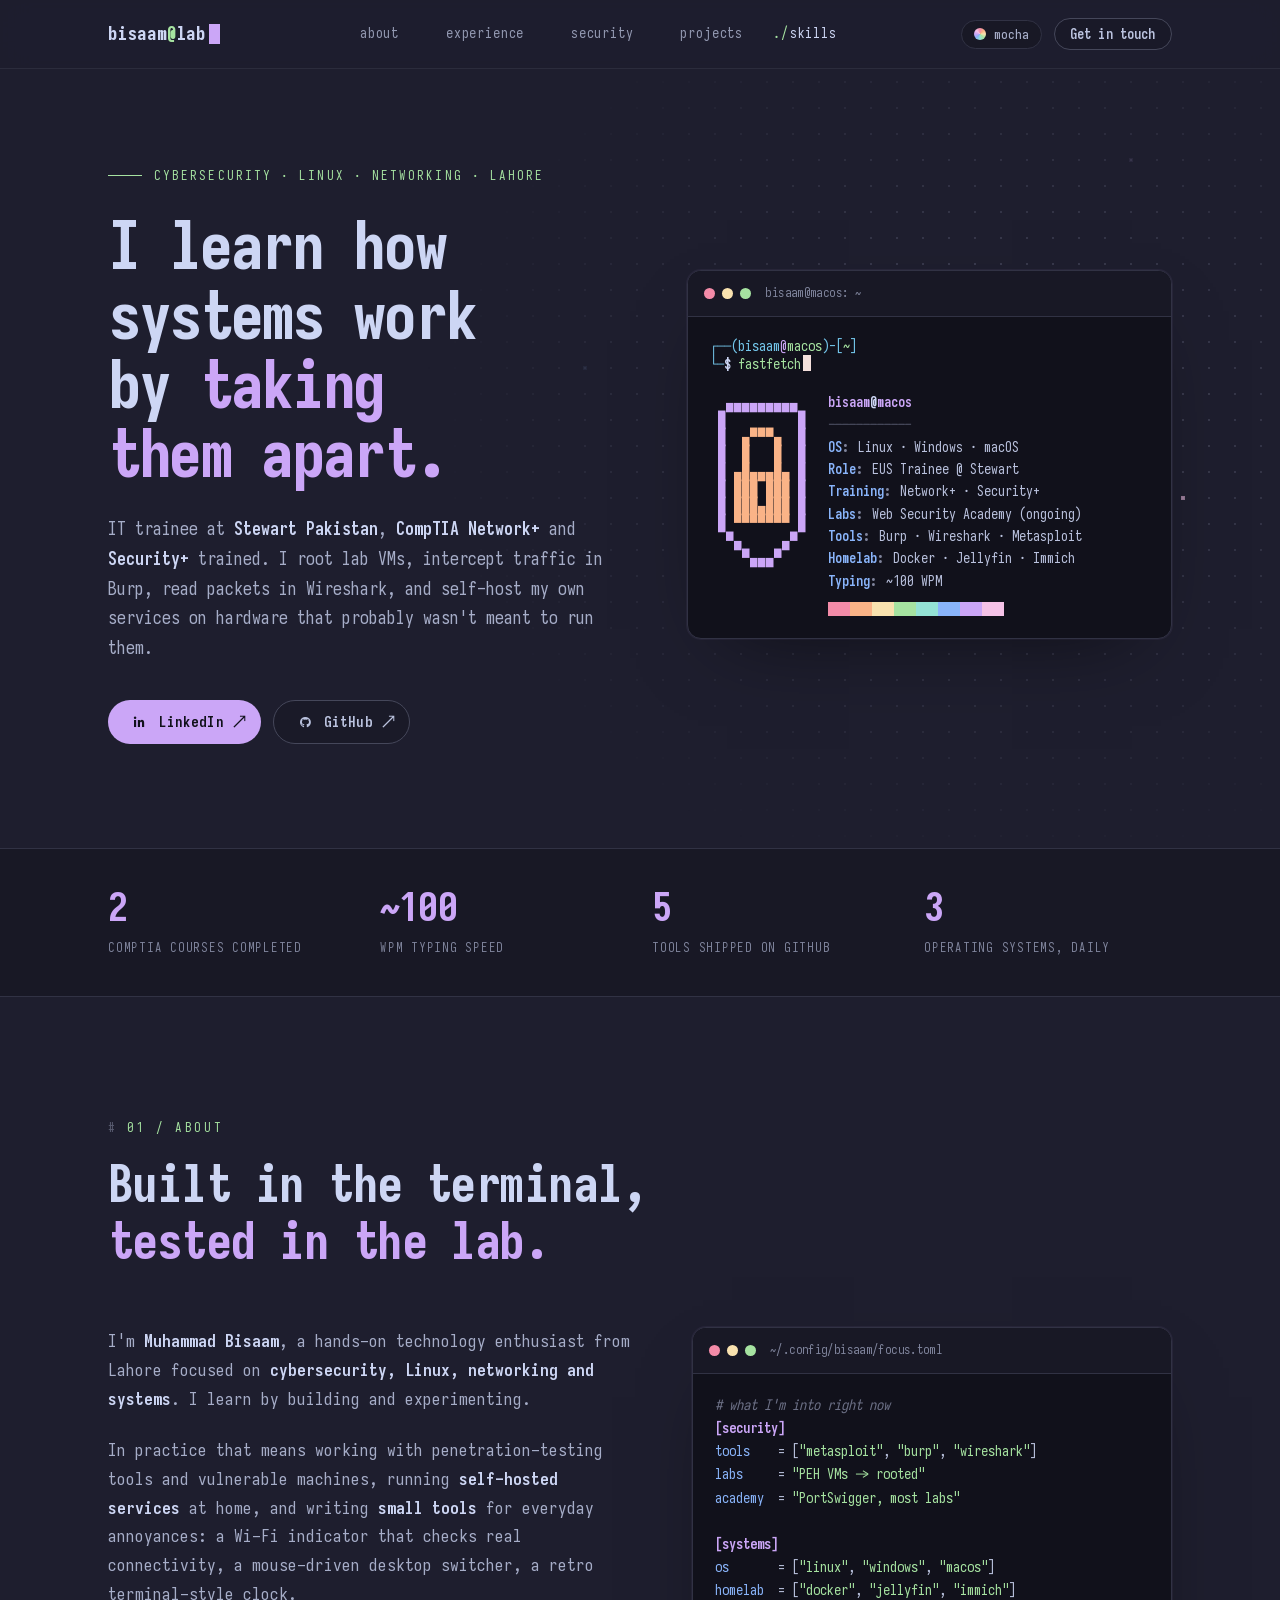
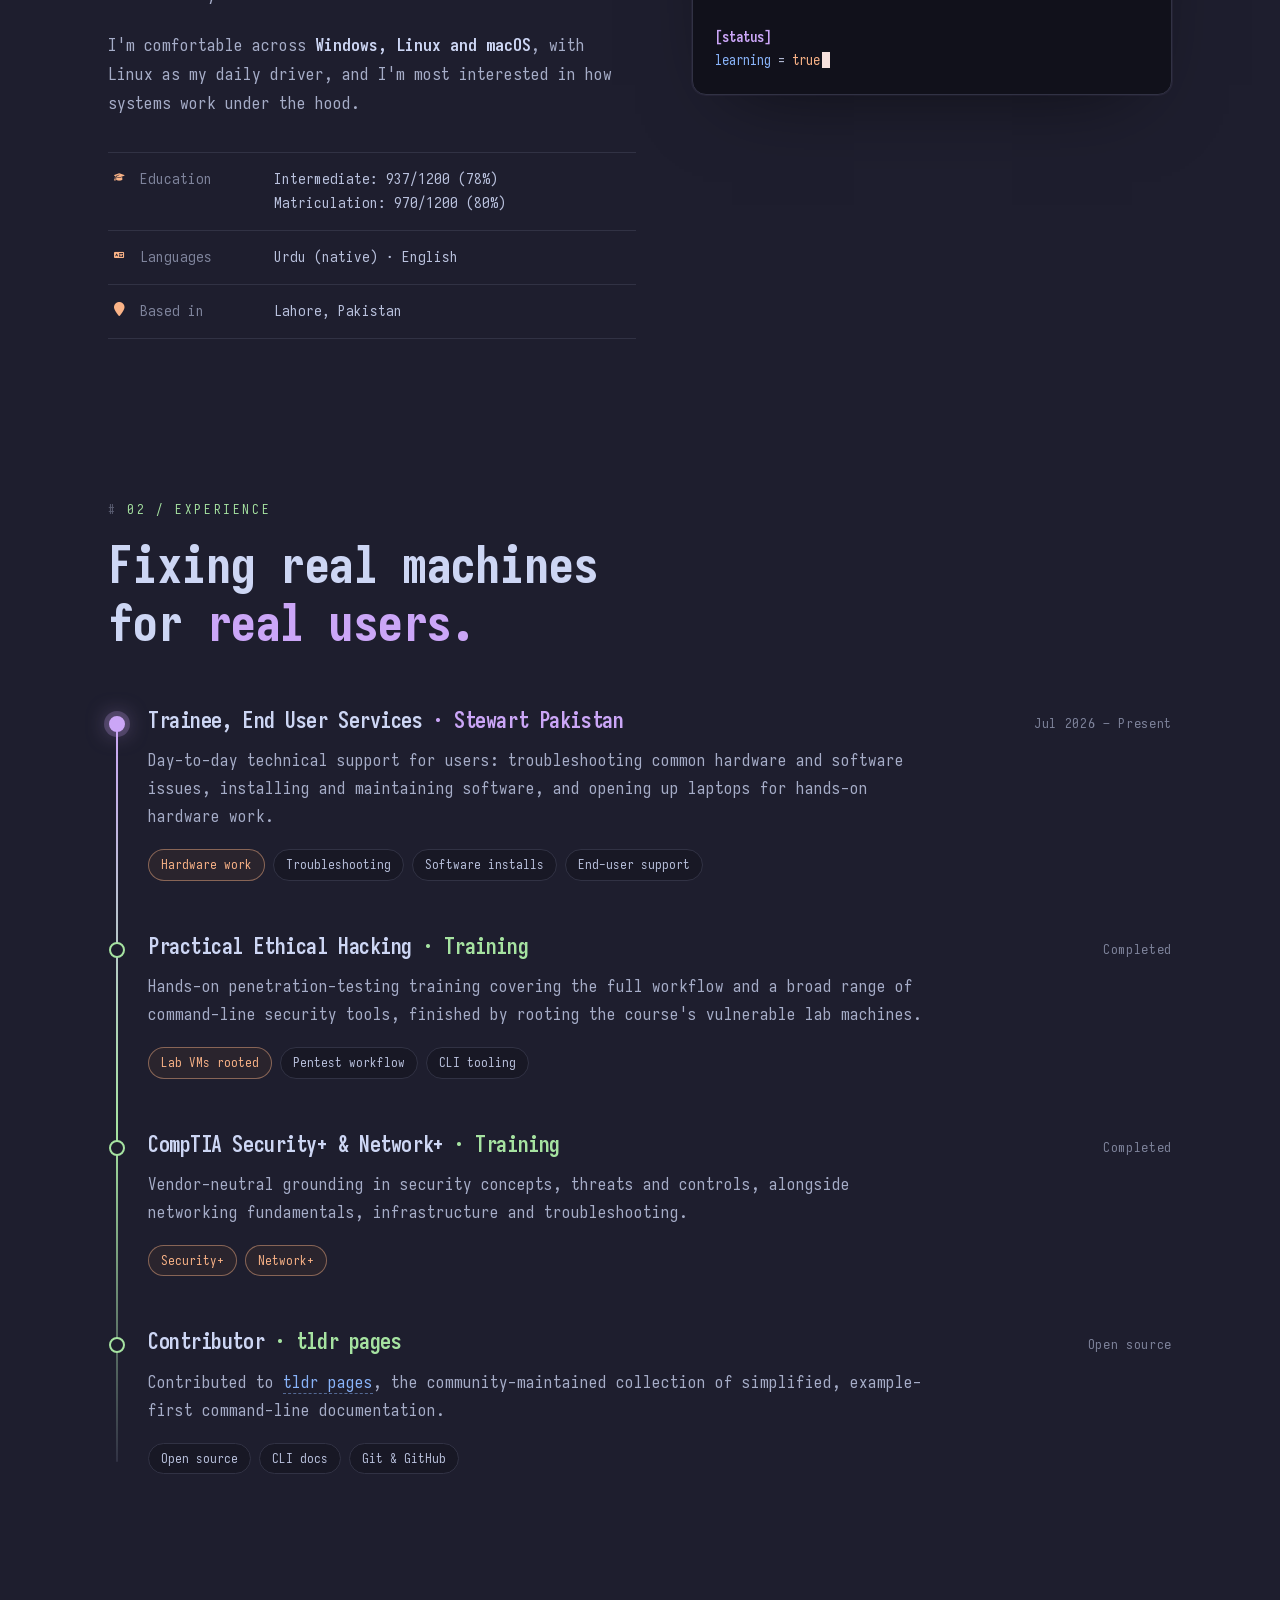
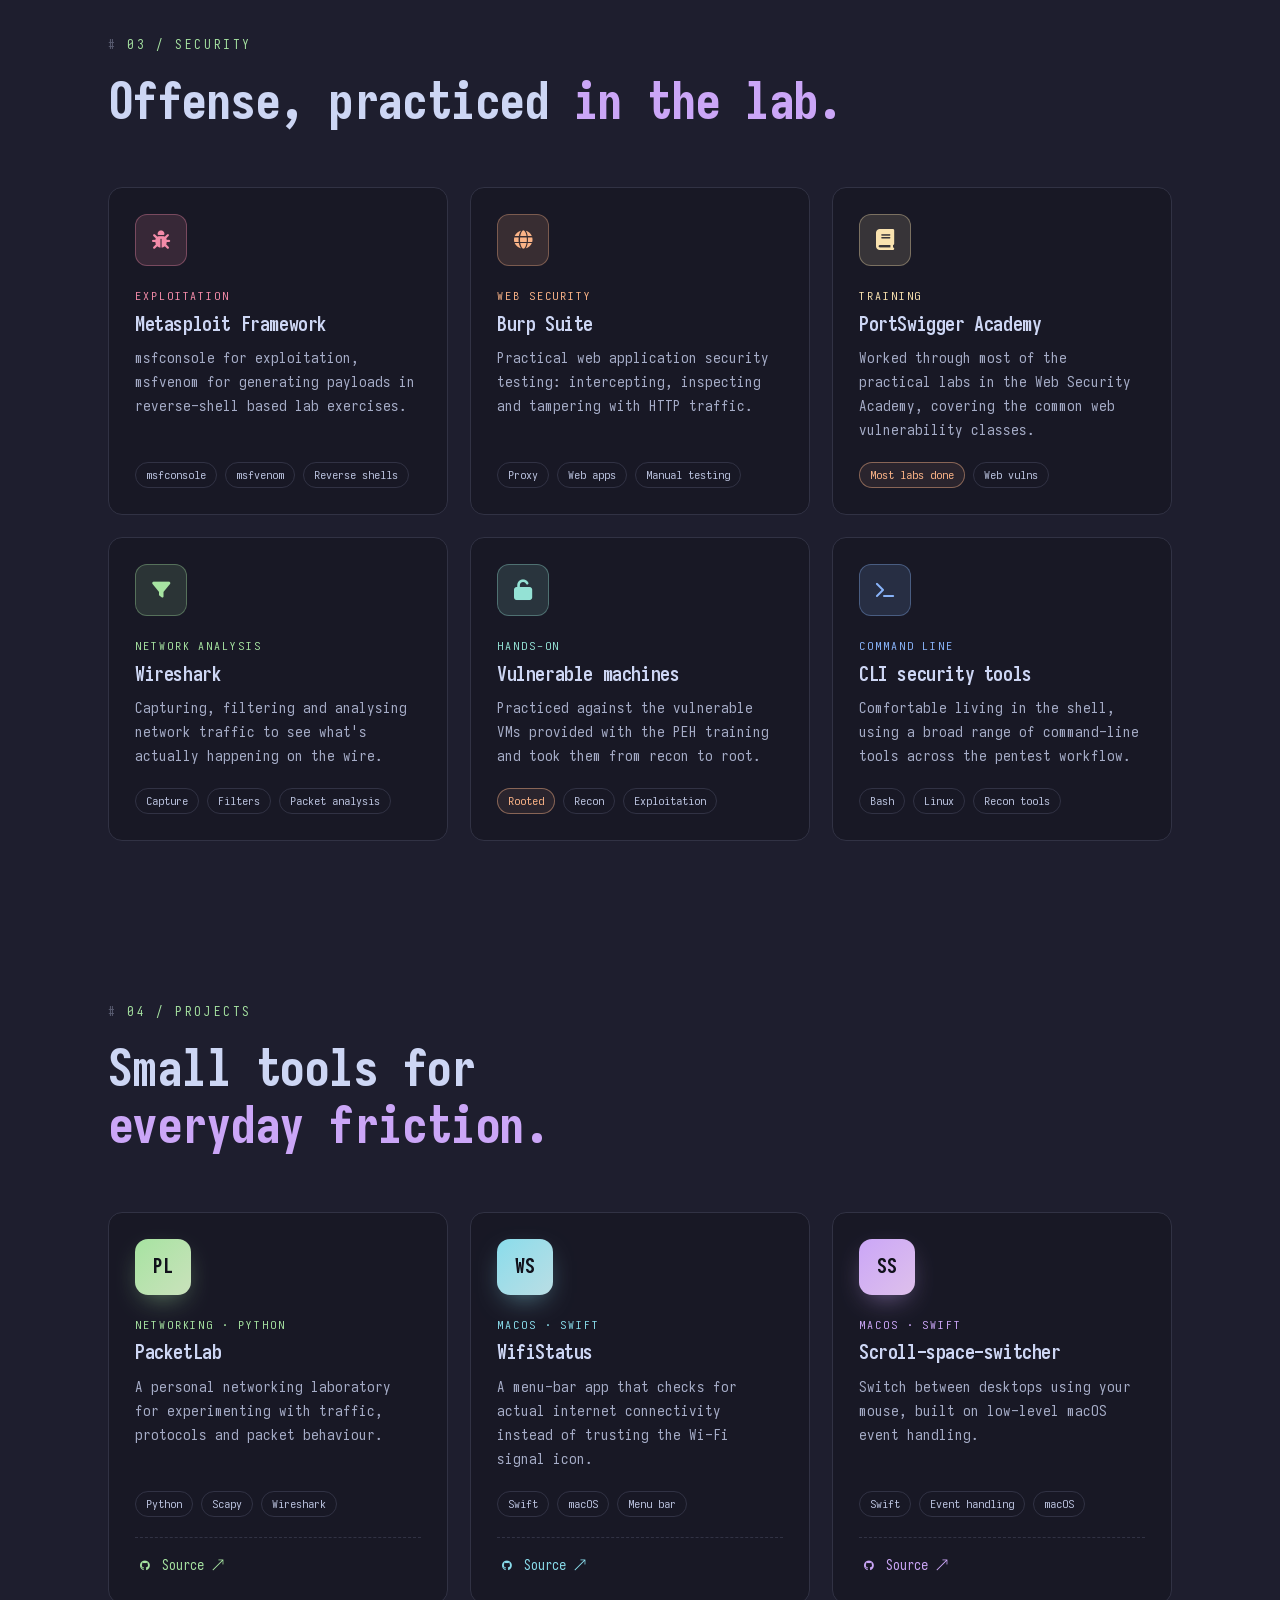
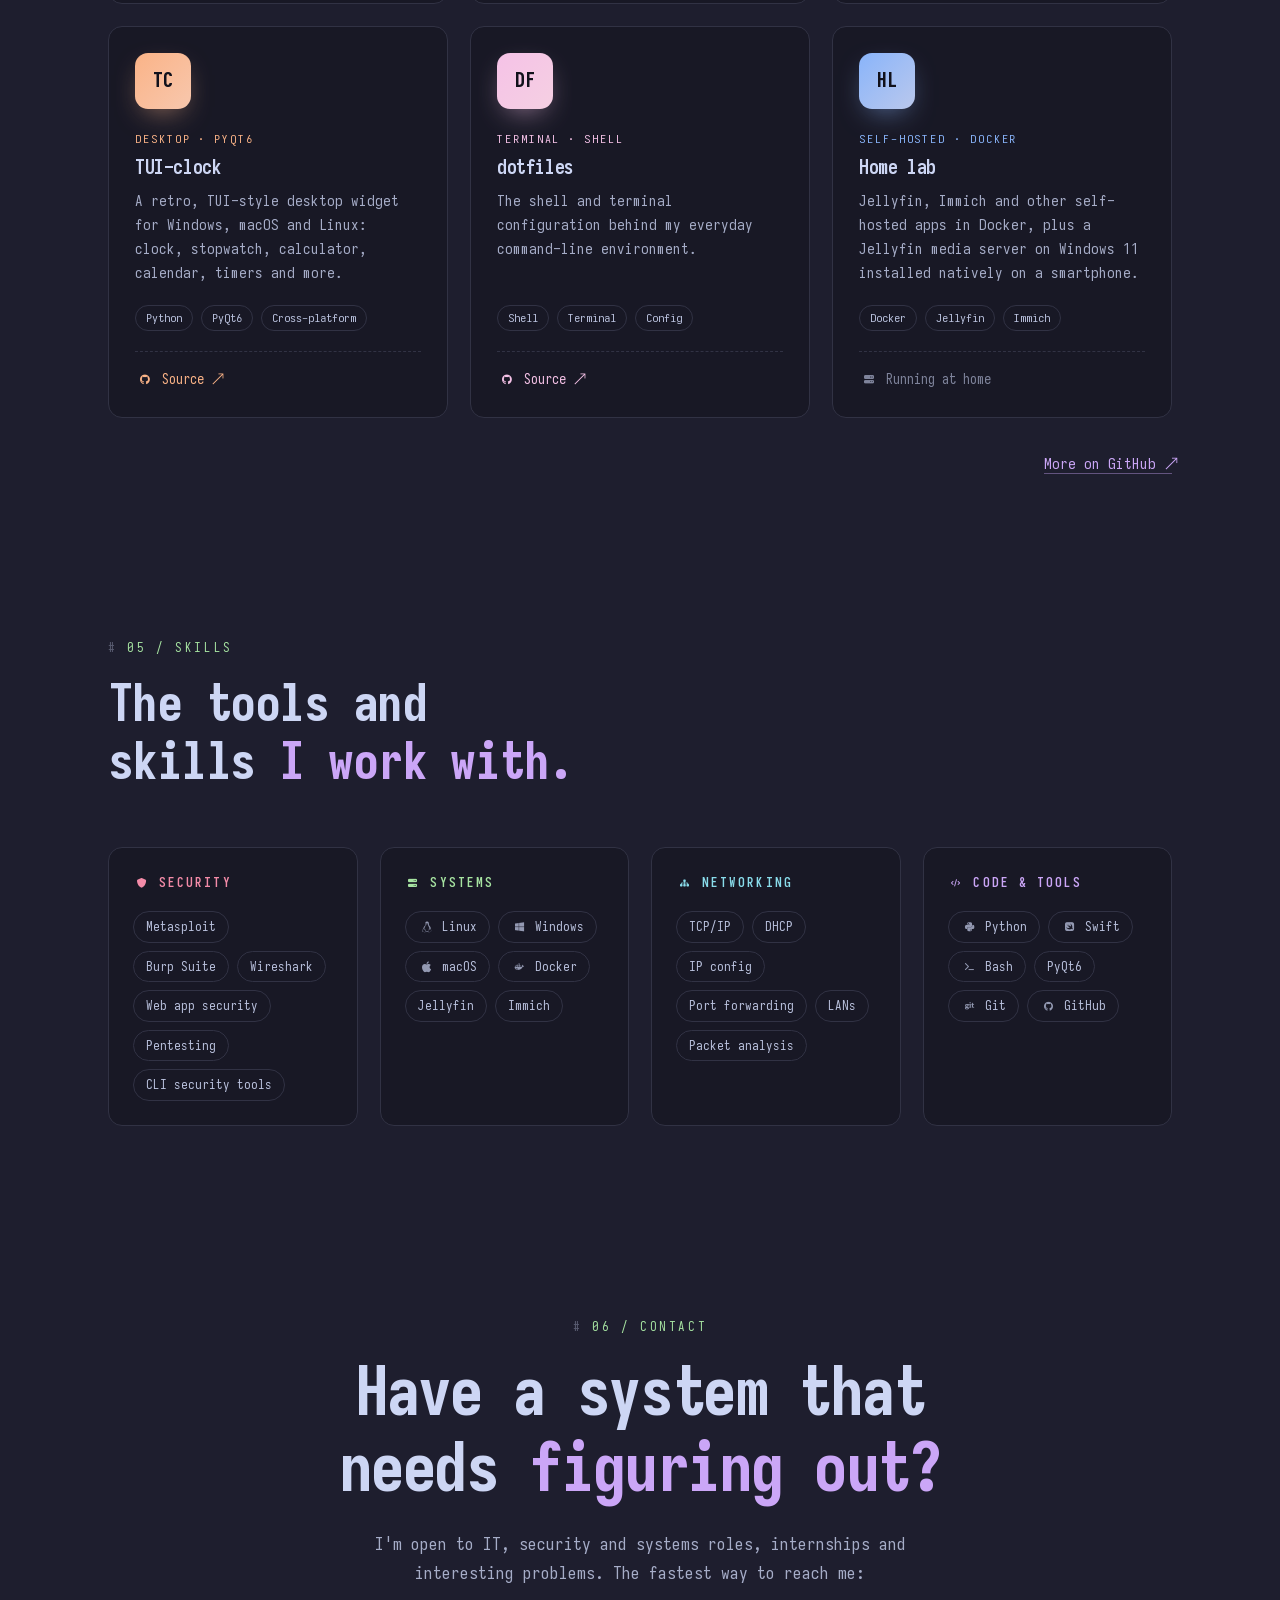
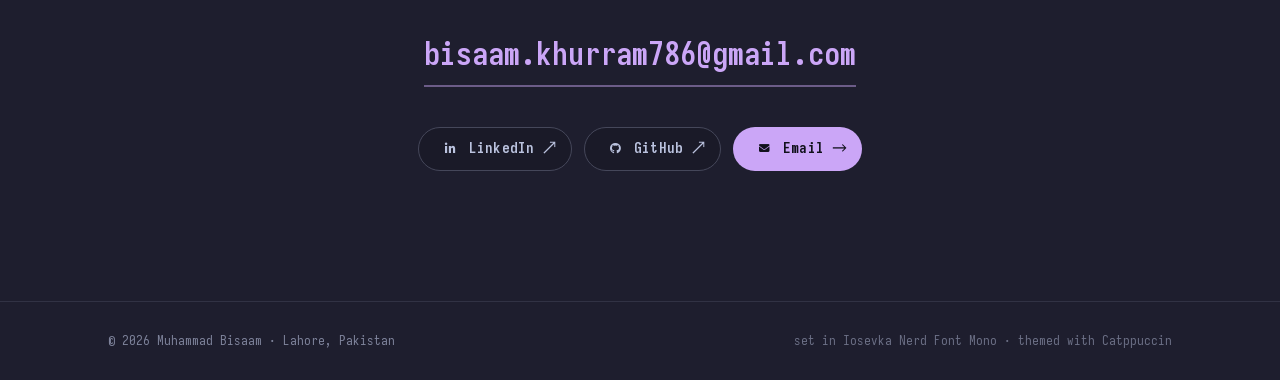
==== commit 5a421657: "Nav: plain-English section names (about, skills) Co-Authored-By: Claude Opus 5.5 <noreply@anthropic." ====
--- a/index.html
+++ b/index.html
@@ -18,11 +18,11 @@
   <div class="container nav__inner">
     <a class="logo" href="#top" aria-label="Back to top">bisaam<span class="logo__at">@</span>lab<span class="logo__cursor" aria-hidden="true"></span></a>
     <nav class="nav__links" aria-label="Sections">
-      <a href="#about">whoami</a>
+      <a href="#about">about</a>
       <a href="#experience">experience</a>
       <a href="#security">security</a>
       <a href="#projects">projects</a>
-      <a href="#toolbox">toolbox</a>
+      <a href="#skills">skills</a>
     </nav>
     <div class="nav__actions">
       <button class="flavor" type="button" id="flavor" aria-label="Switch Catppuccin flavor">
@@ -105,7 +105,7 @@
   <!-- 01 About -->
   <section class="section" id="about">
     <div class="container">
-      <p class="label reveal">01 / whoami</p>
+      <p class="label reveal">01 / About</p>
       <h2 class="section__title reveal">Built in the terminal, <em>tested in the lab.</em></h2>
 
       <div class="about">
@@ -307,10 +307,10 @@
     </div>
   </section>
 
-  <!-- 05 Toolbox -->
-  <section class="section" id="toolbox">
-    <div class="container">
-      <p class="label reveal">05 / Toolbox</p>
+  <!-- 05 Skills -->
+  <section class="section" id="skills">
+    <div class="container">
+      <p class="label reveal">05 / Skills</p>
       <h2 class="section__title reveal">The tools and skills <em>I work with.</em></h2>
 
       <div class="grid grid--4">
--- a/css/style.css
+++ b/css/style.css
@@ -306,7 +306,7 @@
 .more a { color: var(--mauve); border-bottom: 1px solid color-mix(in srgb, var(--mauve) 40%, transparent); }
 .more a:hover { color: var(--text); }
 
-/* Toolbox */
+/* Skills */
 .toolset { padding: 24px; }
 .toolset:hover { transform: none; box-shadow: none; border-color: var(--surface1); }
 .toolset__title { font-size: 13px; font-weight: 700; letter-spacing: .16em; text-transform: uppercase; display: flex; align-items: center; gap: .6em; }
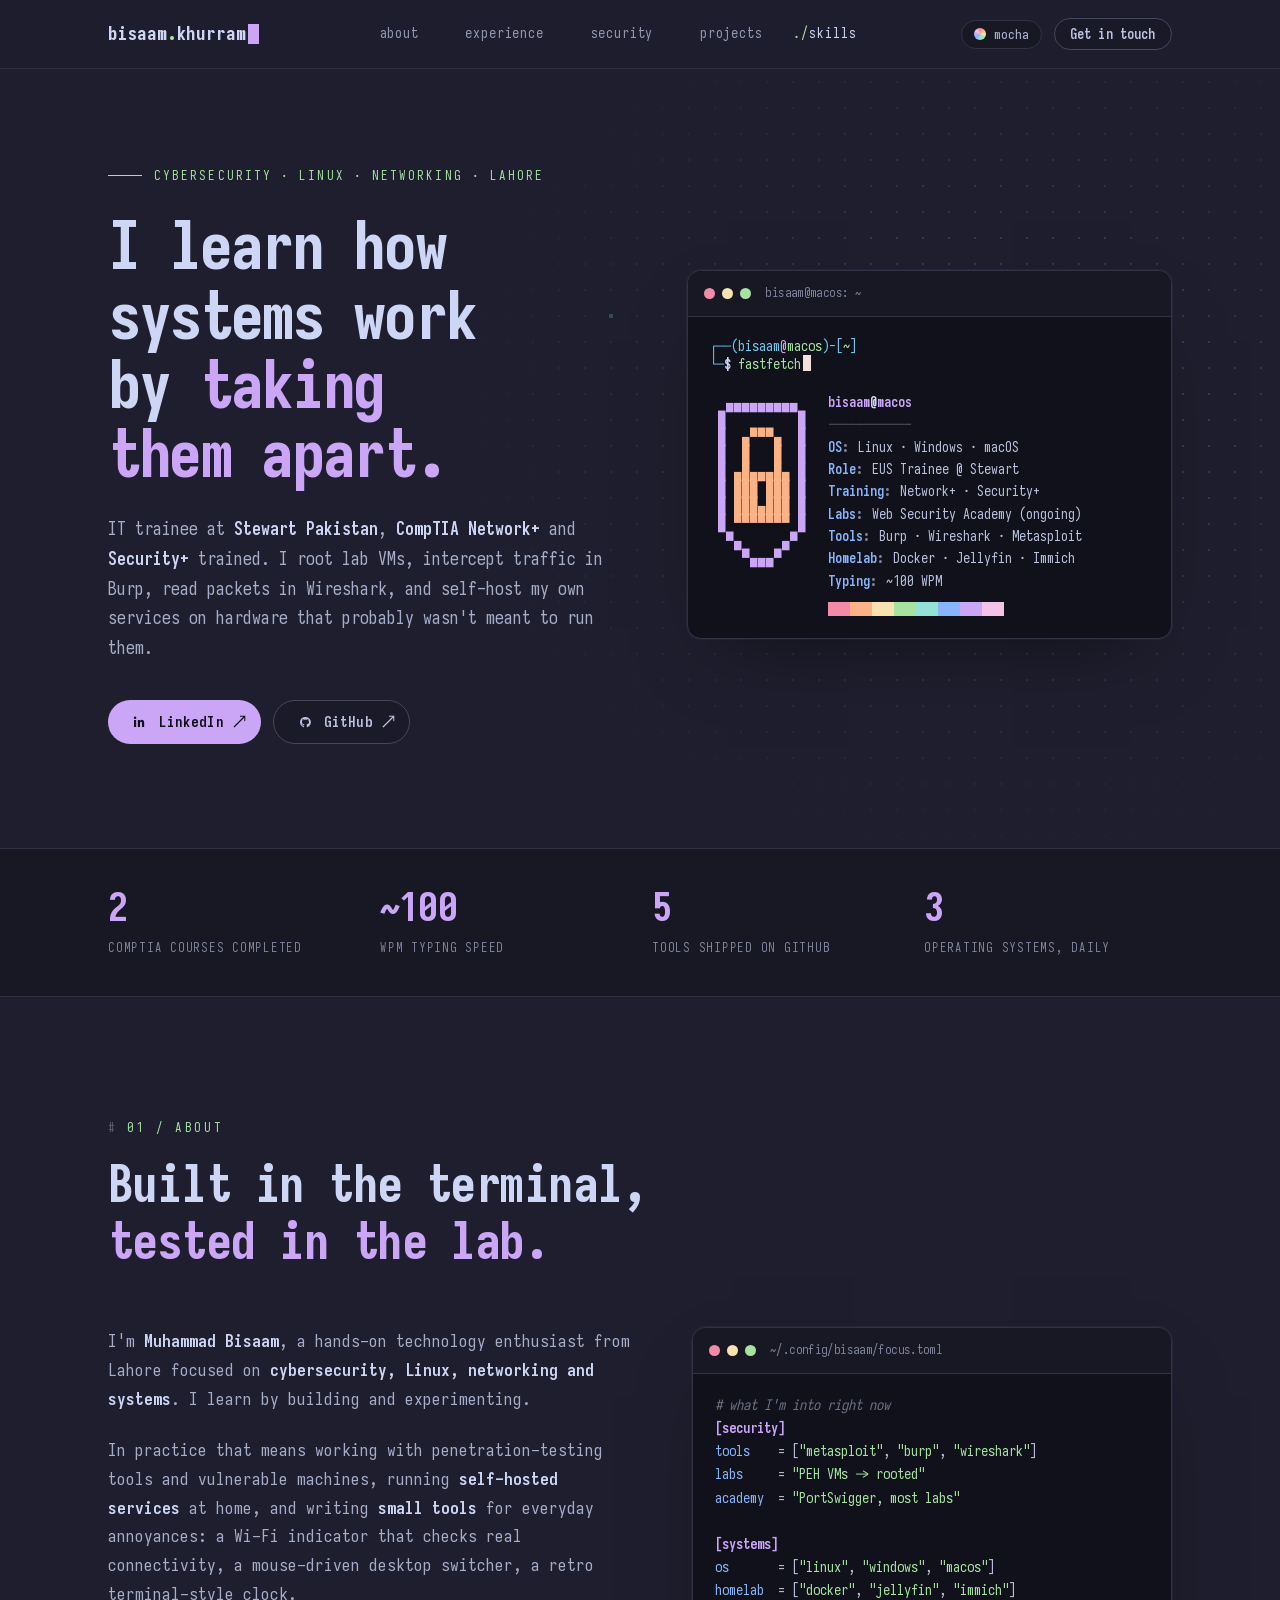
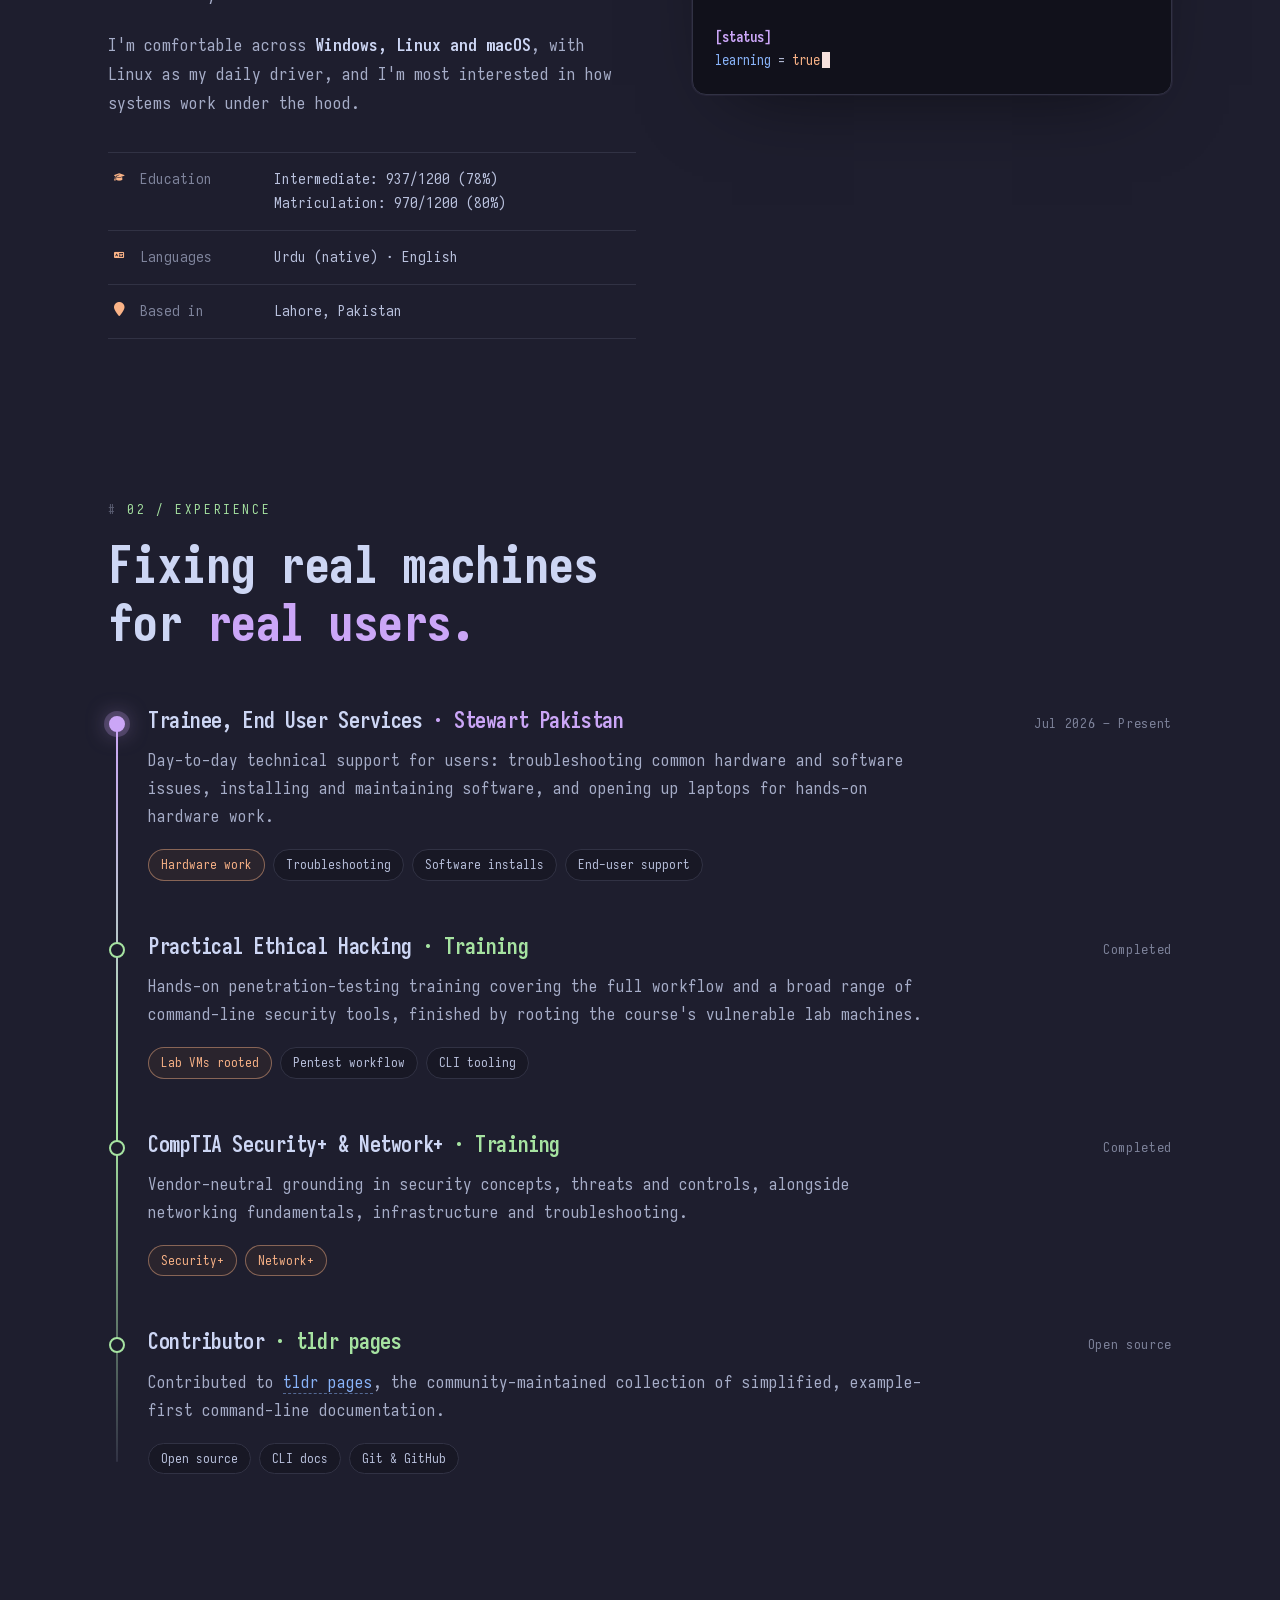
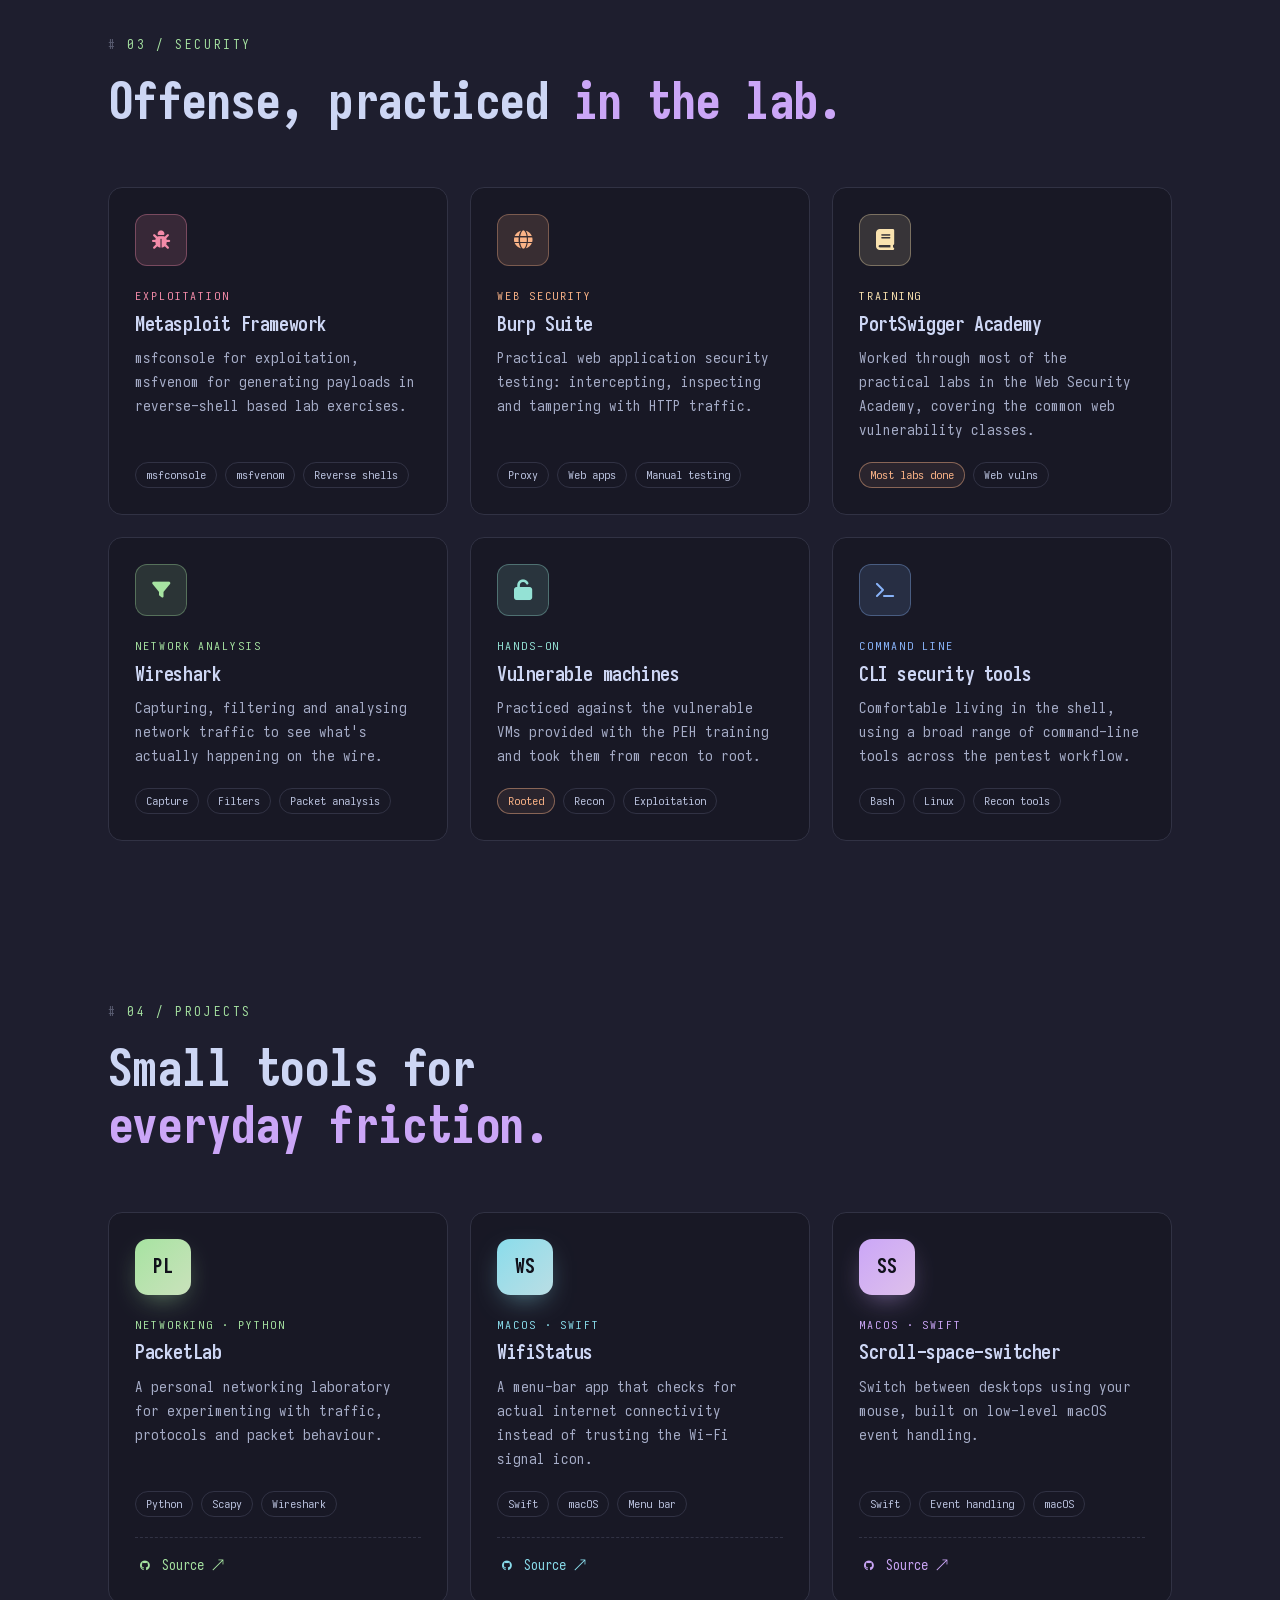
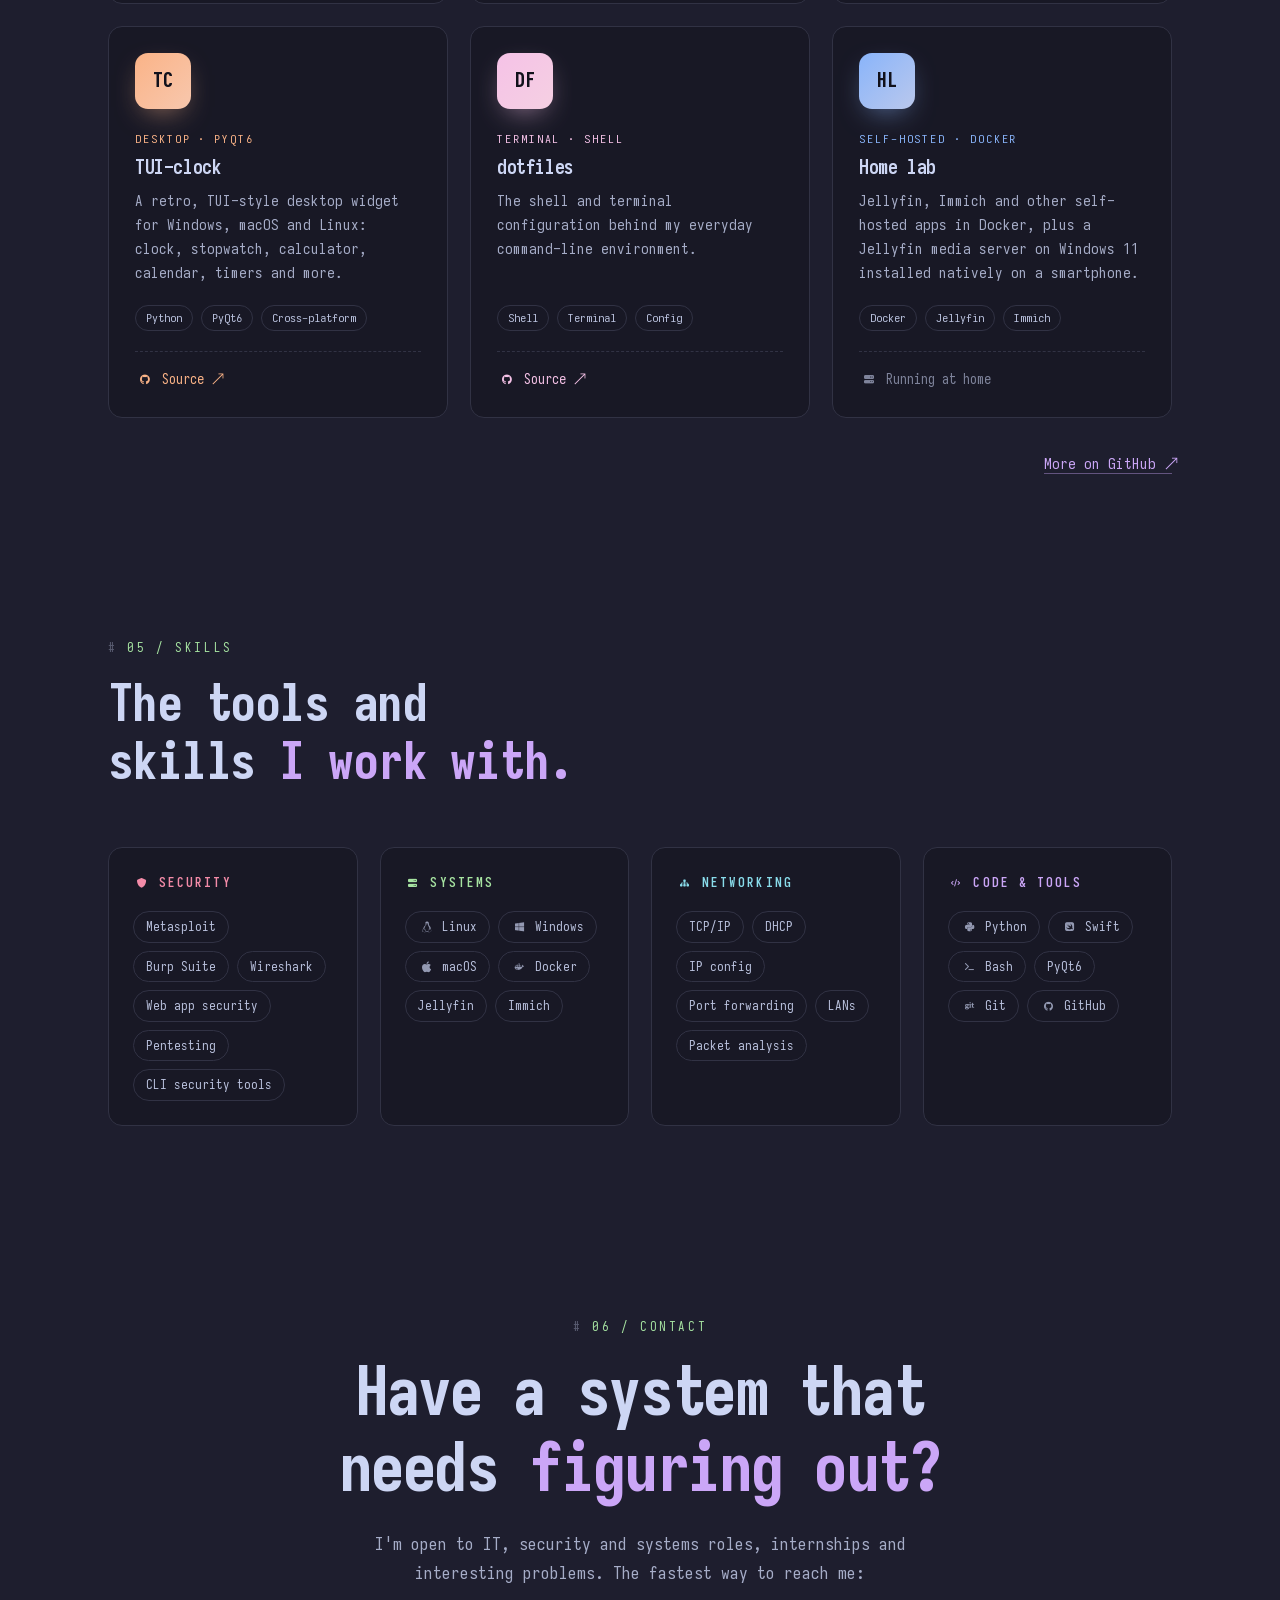
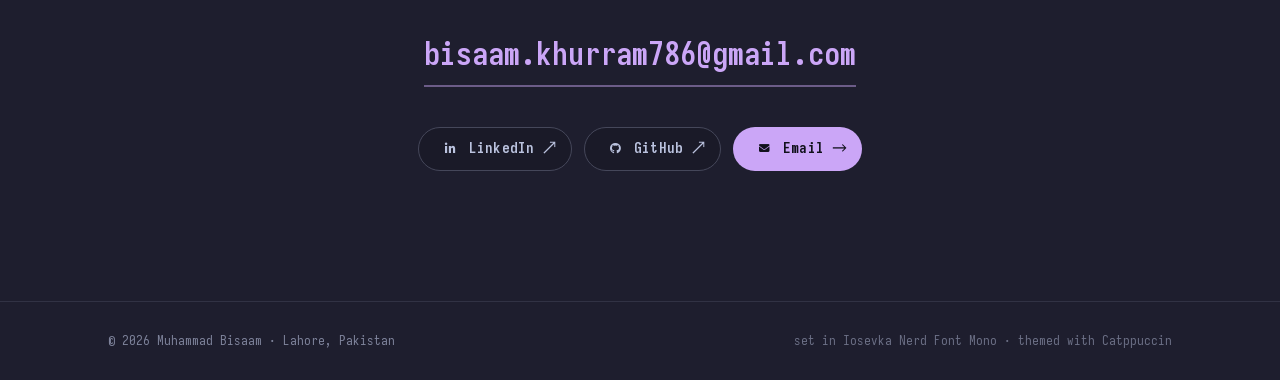
==== commit 71b0501c: "Logo: bisaam.khurram Co-Authored-By: Claude Opus 5.5 <noreply@anthropic.com>" ====
--- a/index.html
+++ b/index.html
@@ -9,14 +9,14 @@
   <link rel="icon" type="image/svg+xml" href="data:image/svg+xml,%3Csvg xmlns='http://www.w3.org/2000/svg' viewBox='0 0 32 32'%3E%3Crect width='32' height='32' rx='7' fill='%231e1e2e'/%3E%3Cpath d='M8.5 11 14 16l-5.5 5M16.5 21h7' fill='none' stroke='%23cba6f7' stroke-width='2.8' stroke-linecap='round' stroke-linejoin='round'/%3E%3C/svg%3E">
   <link rel="preload" href="fonts/iosevka-nfm-400.woff2" as="font" type="font/woff2" crossorigin>
   <link rel="preload" href="fonts/iosevka-nfm-800.woff2" as="font" type="font/woff2" crossorigin>
-  <link rel="stylesheet" href="css/style.css?v=20261009b">
+  <link rel="stylesheet" href="css/style.css?v=20261009c">
   <script>document.documentElement.classList.add('js');try{var f=localStorage.getItem('flavor');if(f)document.documentElement.dataset.flavor=f}catch(e){}</script>
 </head>
 <body>
 
 <header class="nav">
   <div class="container nav__inner">
-    <a class="logo" href="#top" aria-label="Back to top">bisaam<span class="logo__at">@</span>lab<span class="logo__cursor" aria-hidden="true"></span></a>
+    <a class="logo" href="#top" aria-label="Back to top">bisaam<span class="logo__dot">.</span>khurram<span class="logo__cursor" aria-hidden="true"></span></a>
     <nav class="nav__links" aria-label="Sections">
       <a href="#about">about</a>
       <a href="#experience">experience</a>
@@ -357,6 +357,6 @@
   </div>
 </footer>
 
-<script src="js/main.js?v=20261009b"></script>
+<script src="js/main.js?v=20261009c"></script>
 </body>
 </html>
--- a/css/style.css
+++ b/css/style.css
@@ -124,7 +124,7 @@
 }
 .nav__inner { display: flex; align-items: center; justify-content: space-between; height: 68px; gap: 20px; }
 .logo { font-weight: 800; font-size: 19px; color: var(--text); display: inline-flex; align-items: center; letter-spacing: -.01em; }
-.logo__at { color: var(--green); }
+.logo__dot { color: var(--green); }
 .logo__cursor { width: .55em; height: 1.05em; margin-left: 3px; background: var(--mauve); animation: blink 1.6s ease-in-out infinite; }
 .nav__links { display: flex; gap: 30px; }
 .nav__links a {
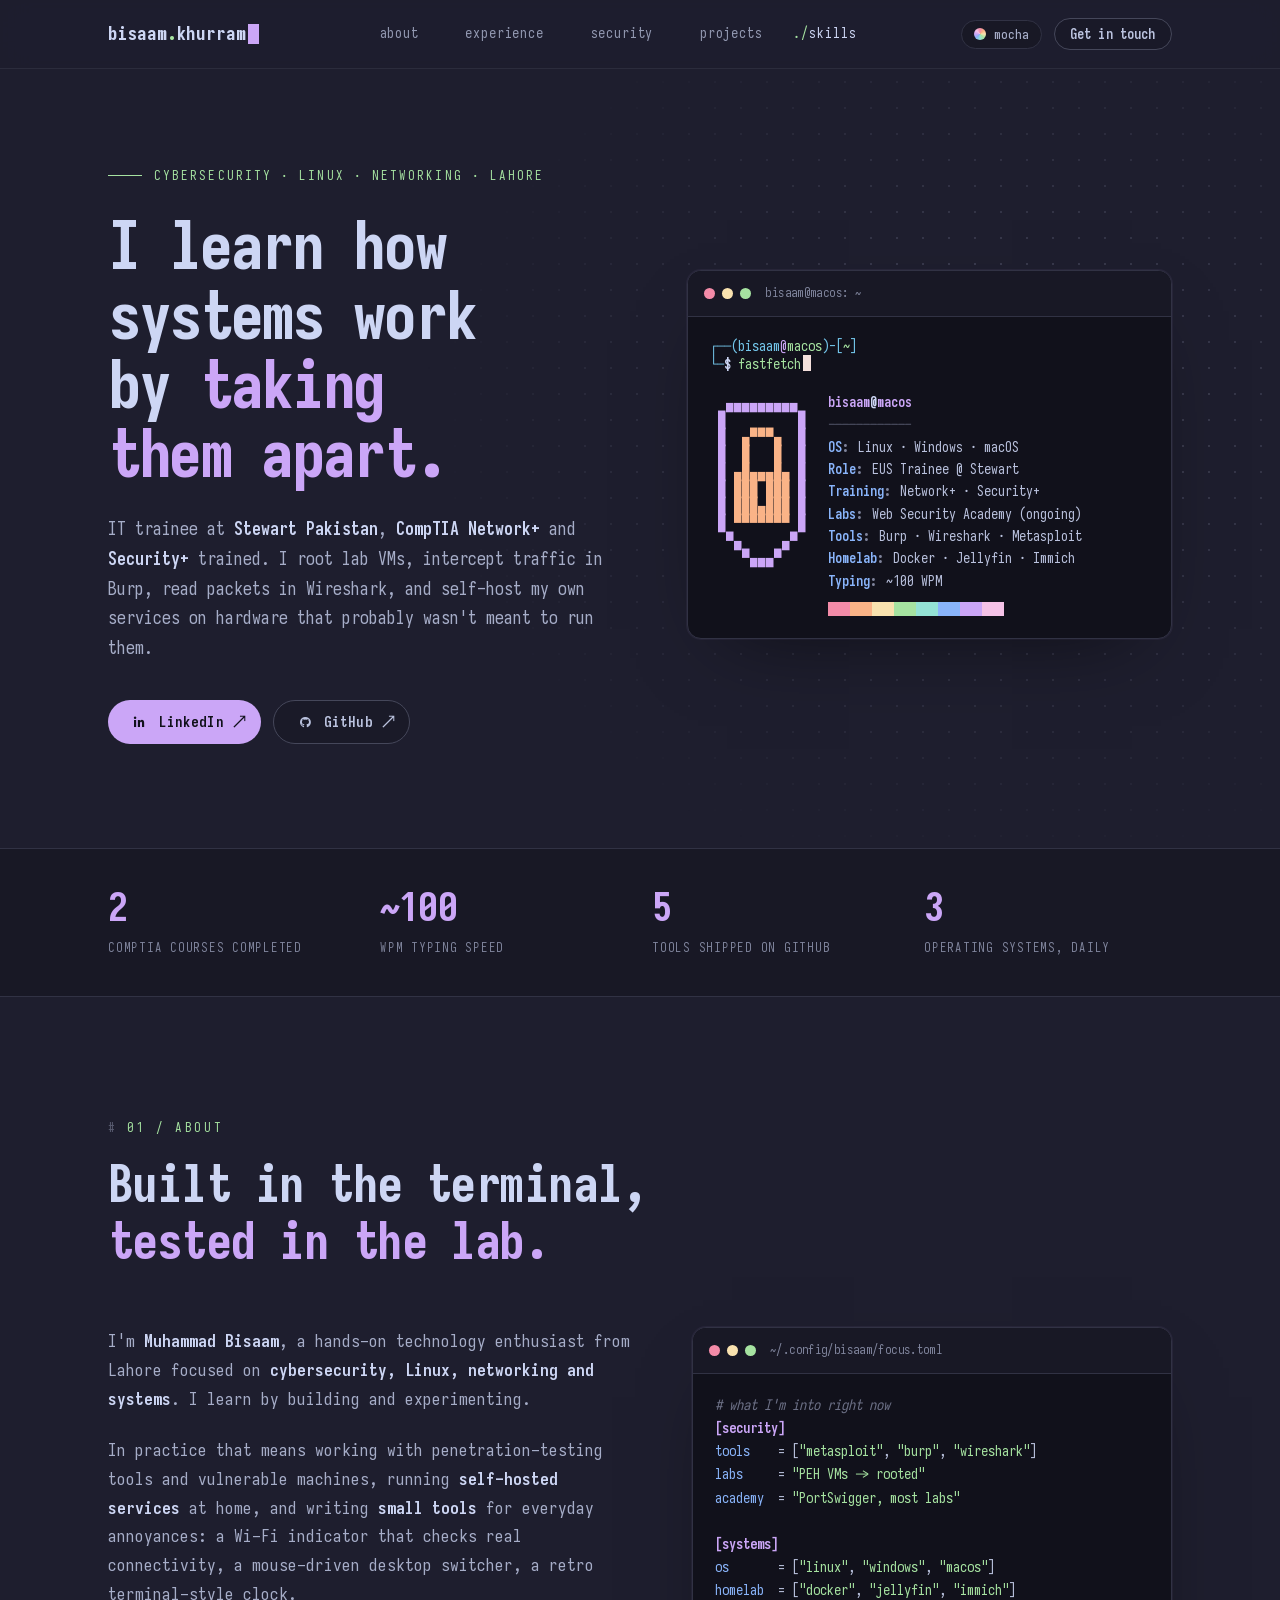
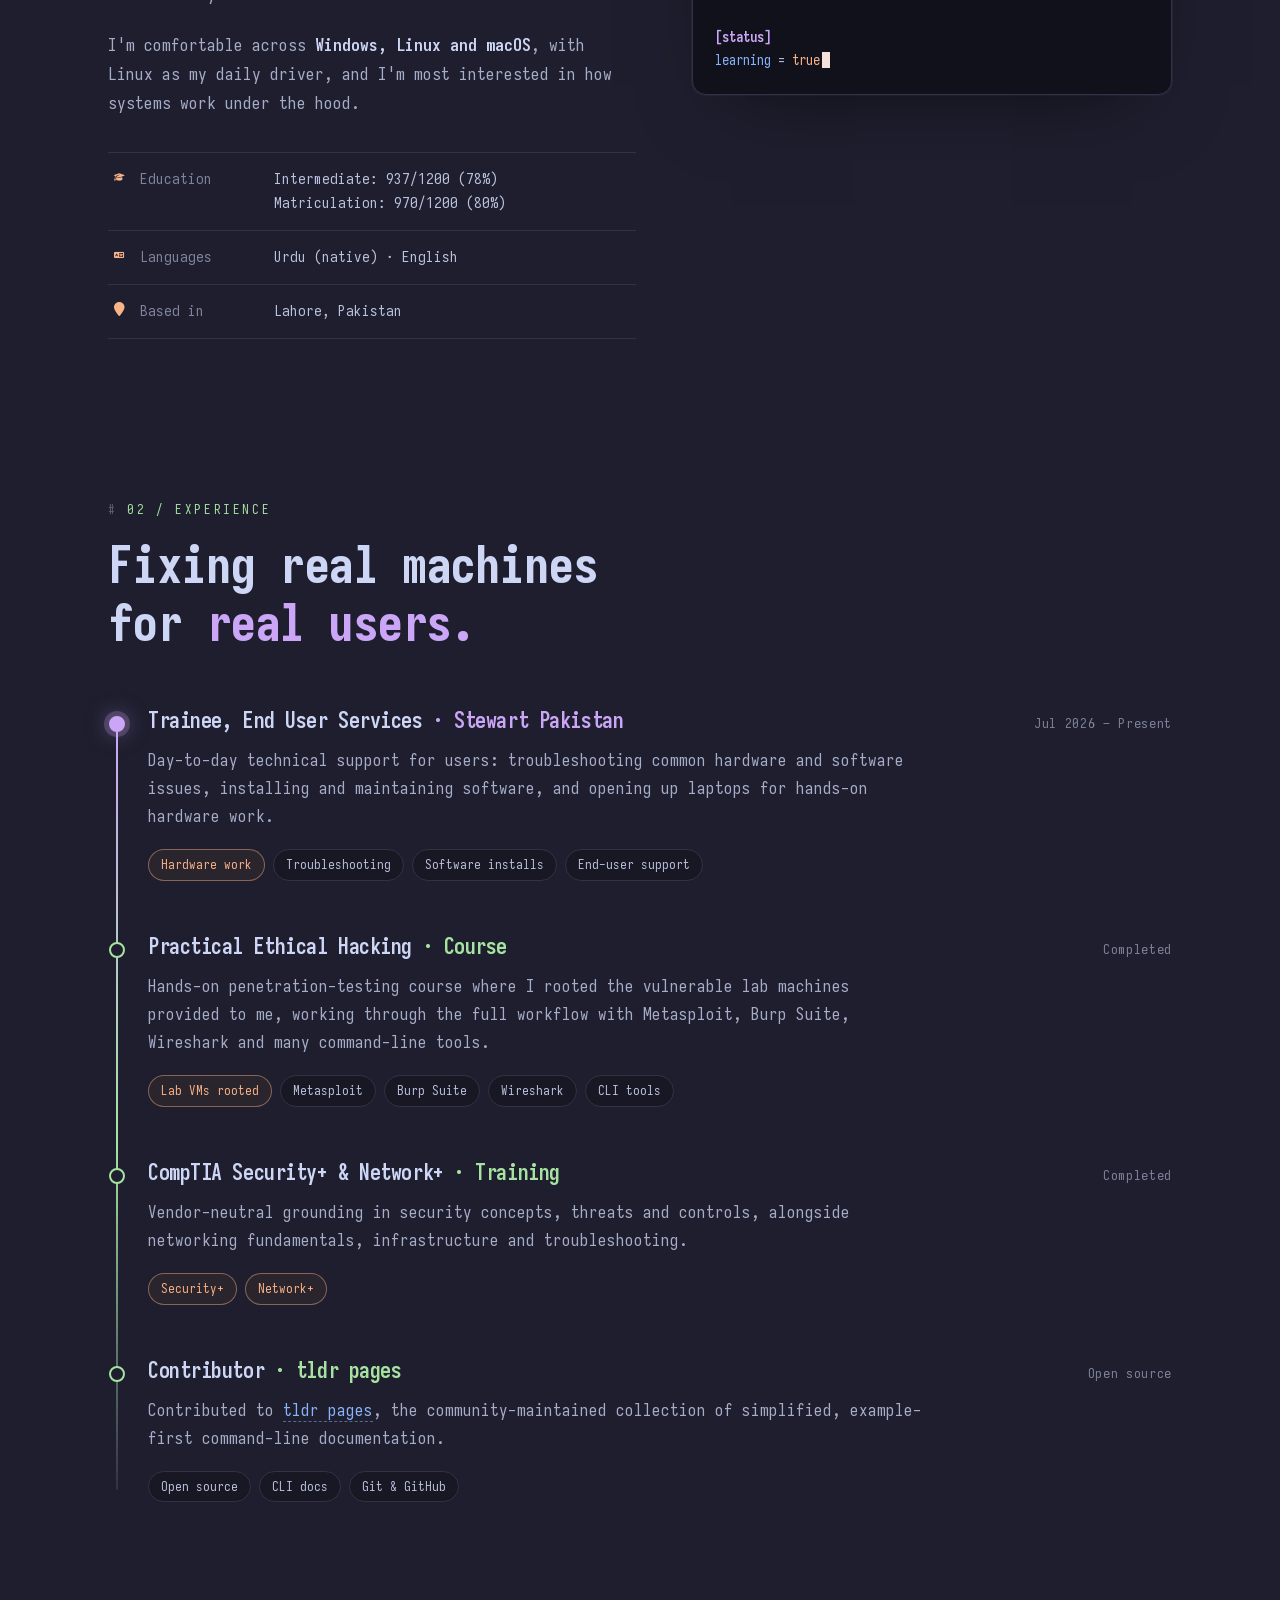
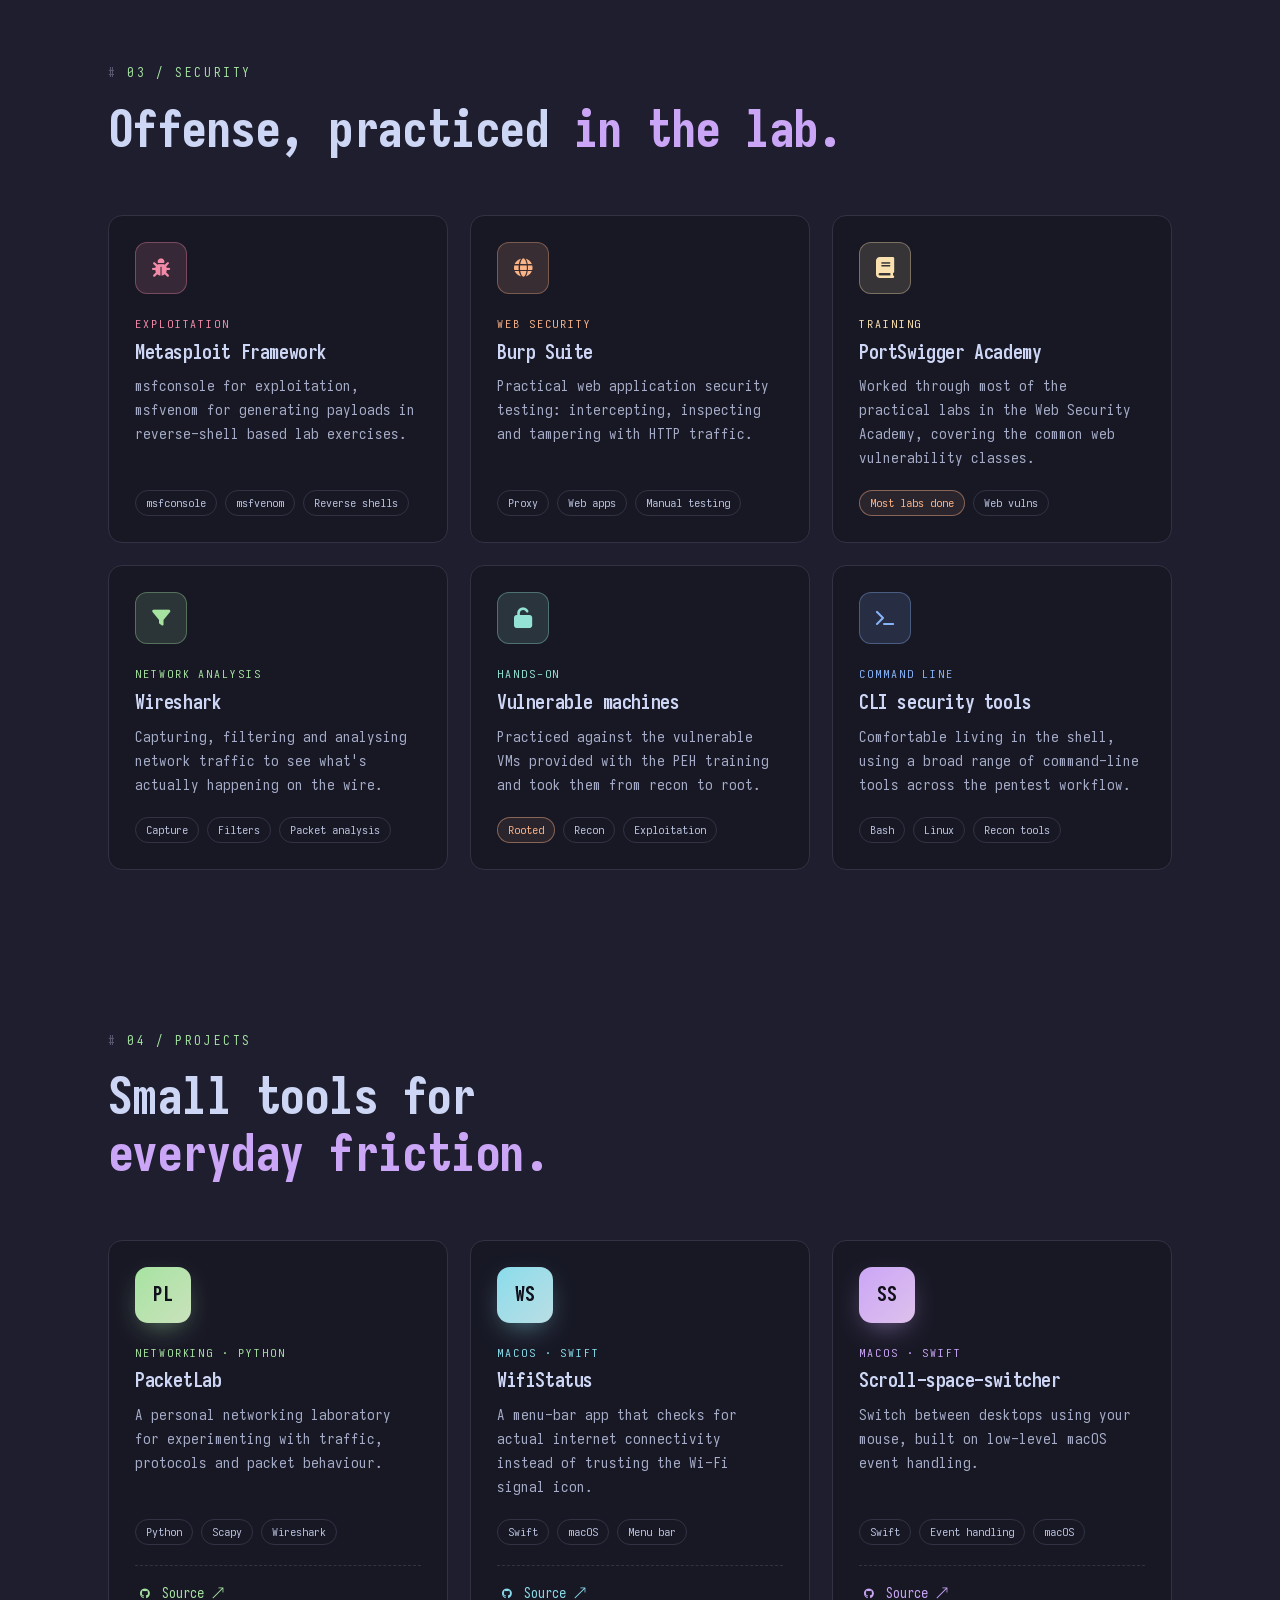
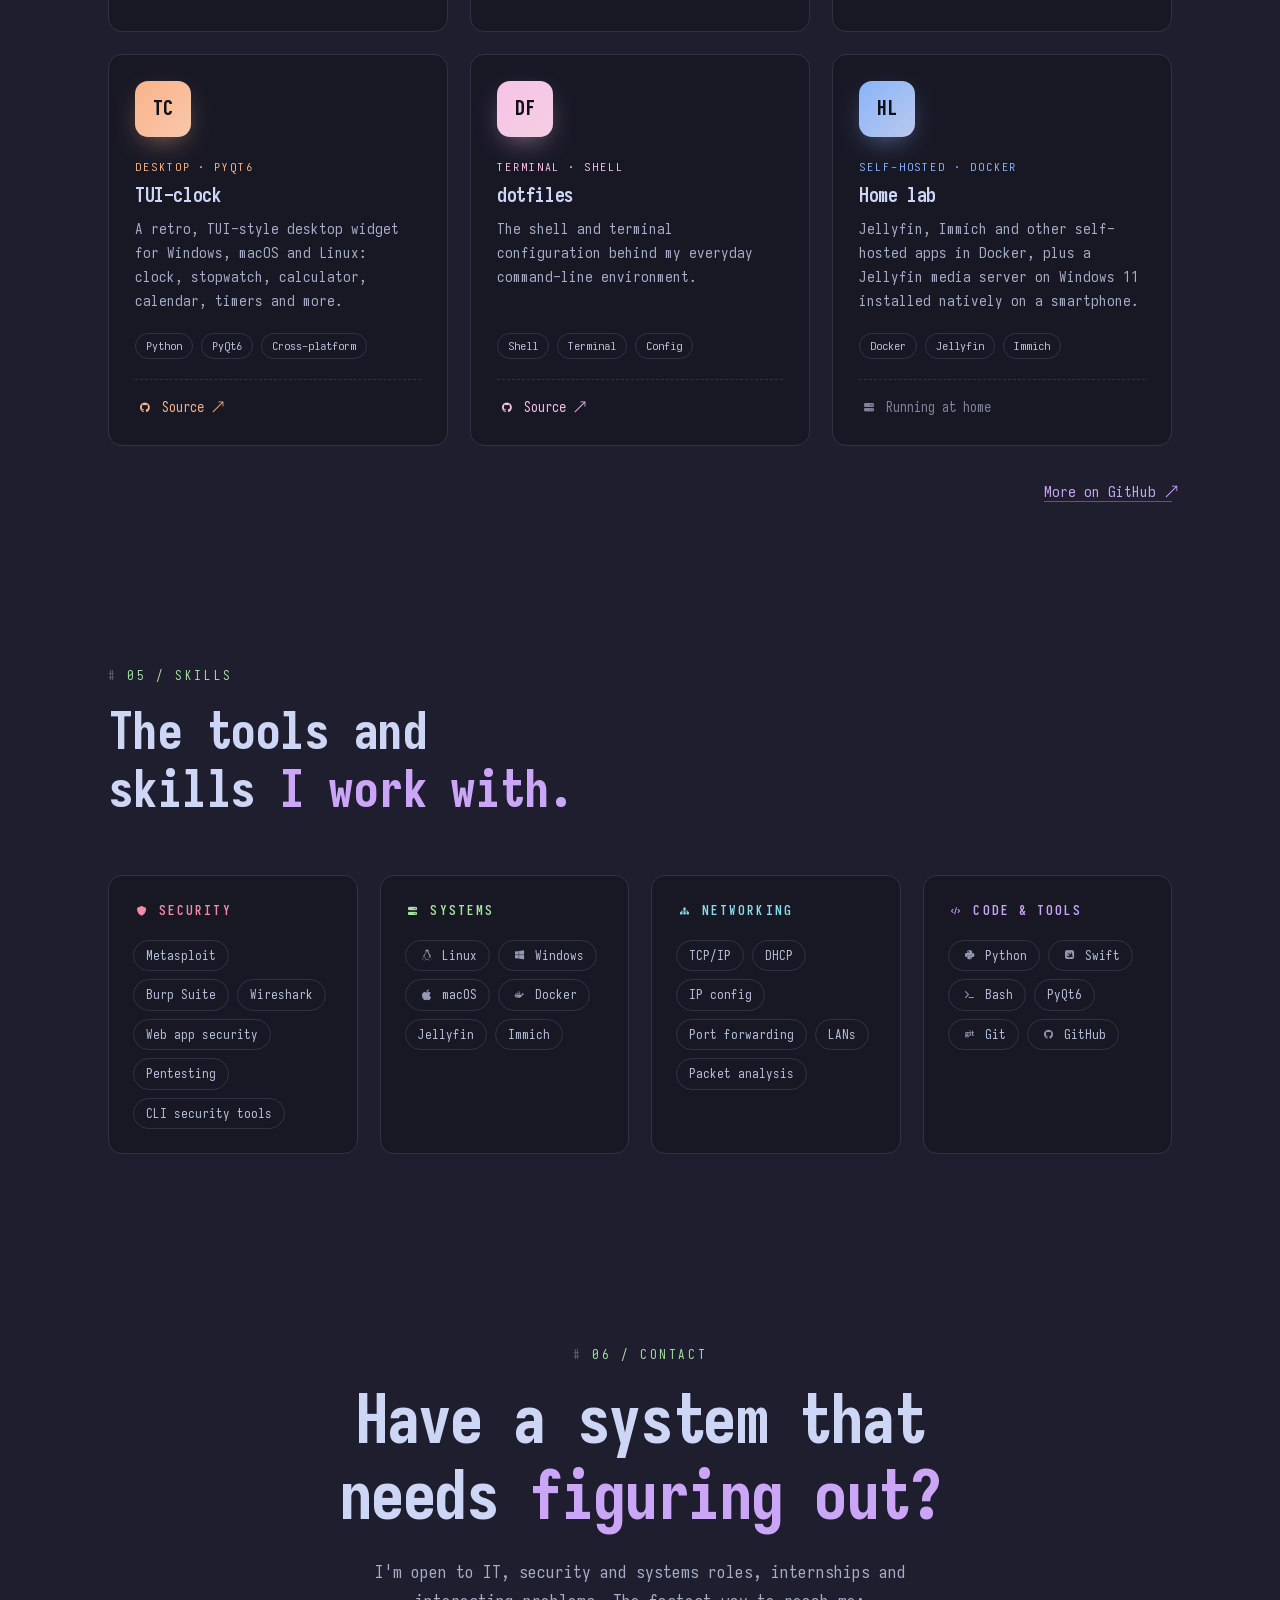
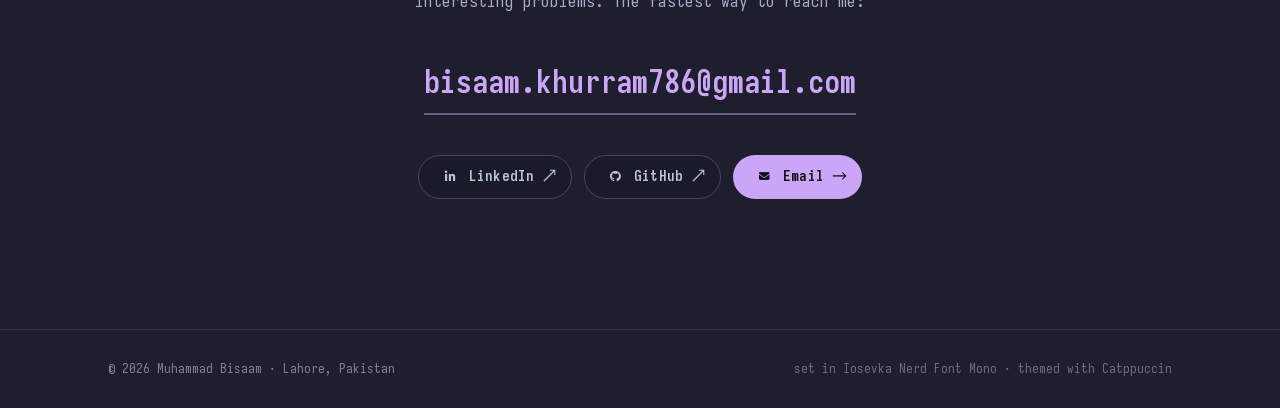
==== commit c7b81971: "Experience: detail the Practical Ethical Hacking course and tools Co-Authored-By: Claude Opus 5.5 <n" ====
--- a/index.html
+++ b/index.html
@@ -165,12 +165,12 @@
         </li>
         <li class="tl reveal">
           <div class="tl__head">
-            <h3>Practical Ethical Hacking <span class="tl__org">· Training</span></h3>
+            <h3>Practical Ethical Hacking <span class="tl__org">· Course</span></h3>
             <span class="tl__when">Completed</span>
           </div>
-          <p>Hands-on penetration-testing training covering the full workflow and a broad range of command-line security
-            tools, finished by rooting the course's vulnerable lab machines.</p>
-          <ul class="chips"><li class="chip chip--hl">Lab VMs rooted</li><li class="chip">Pentest workflow</li><li class="chip">CLI tooling</li></ul>
+          <p>Hands-on penetration-testing course where I rooted the vulnerable lab machines provided to me, working through
+            the full workflow with Metasploit, Burp Suite, Wireshark and many command-line tools.</p>
+          <ul class="chips"><li class="chip chip--hl">Lab VMs rooted</li><li class="chip">Metasploit</li><li class="chip">Burp Suite</li><li class="chip">Wireshark</li><li class="chip">CLI tools</li></ul>
         </li>
         <li class="tl reveal">
           <div class="tl__head">
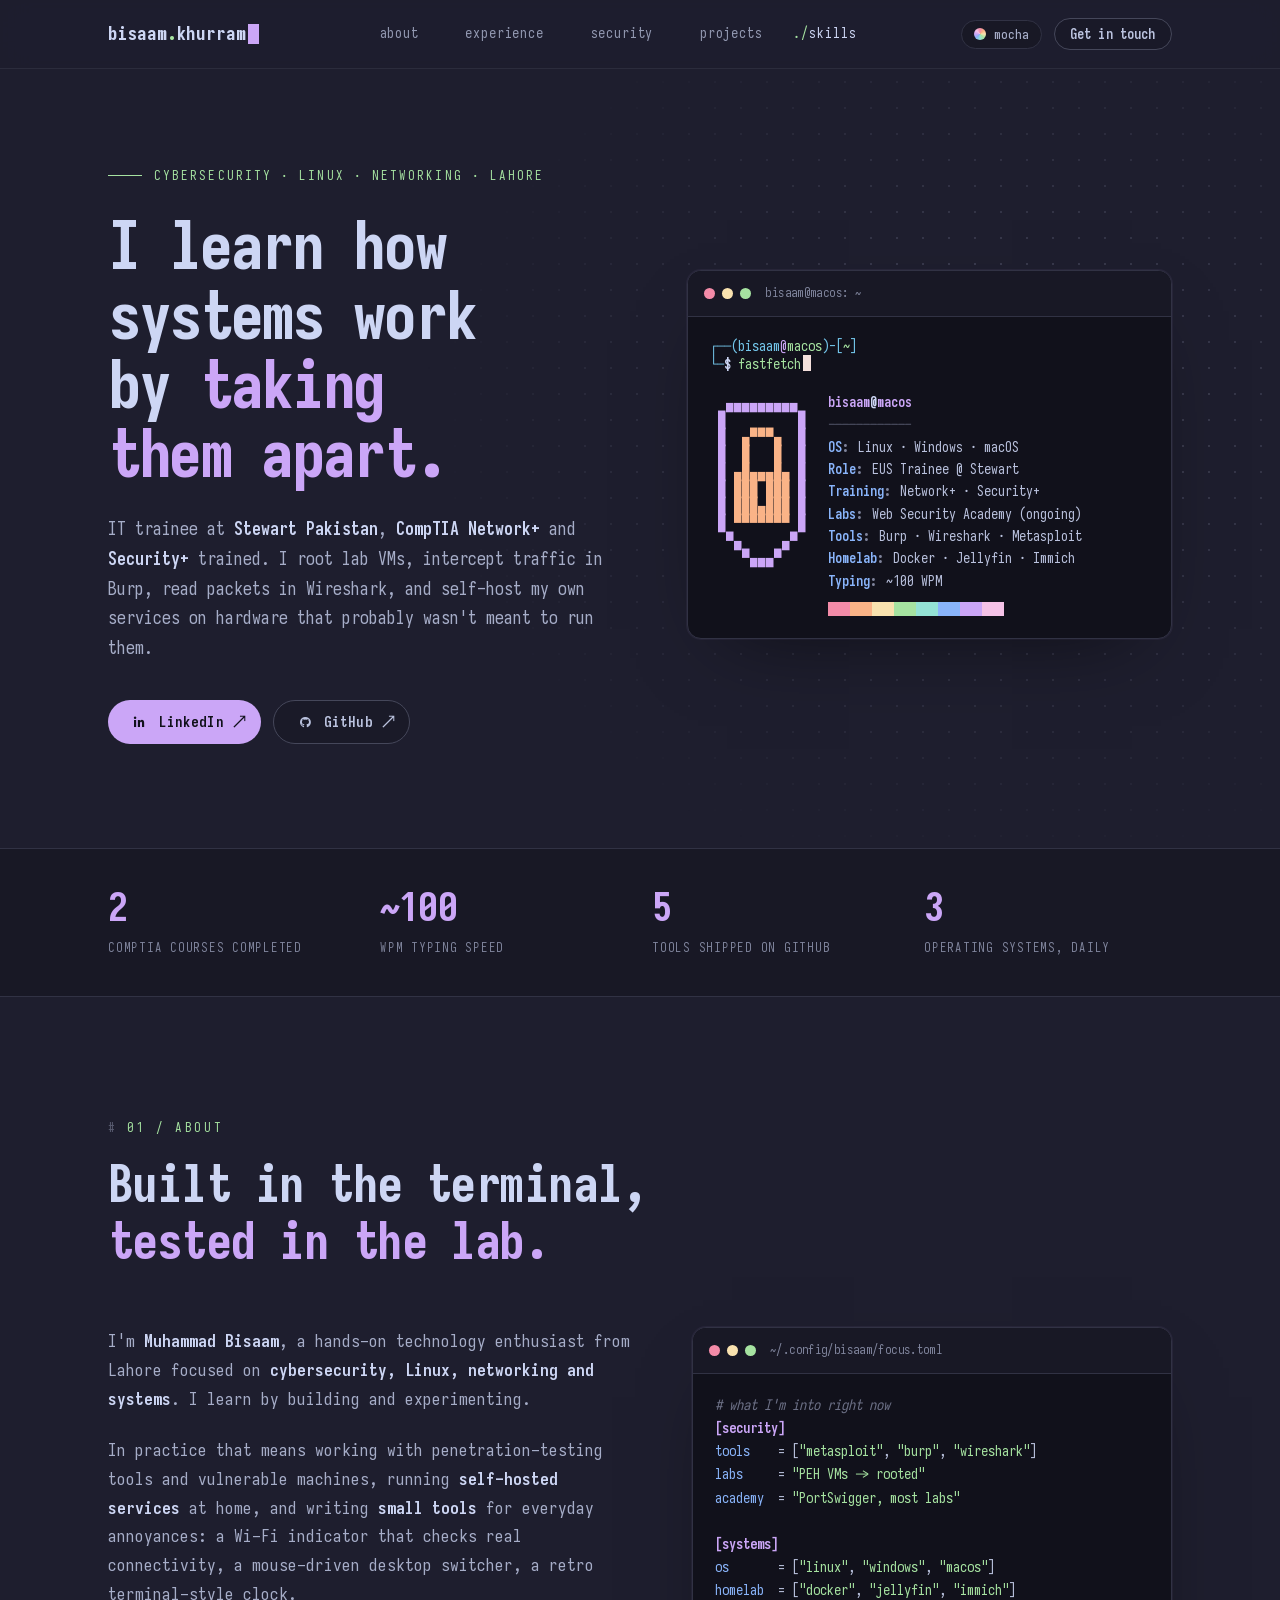
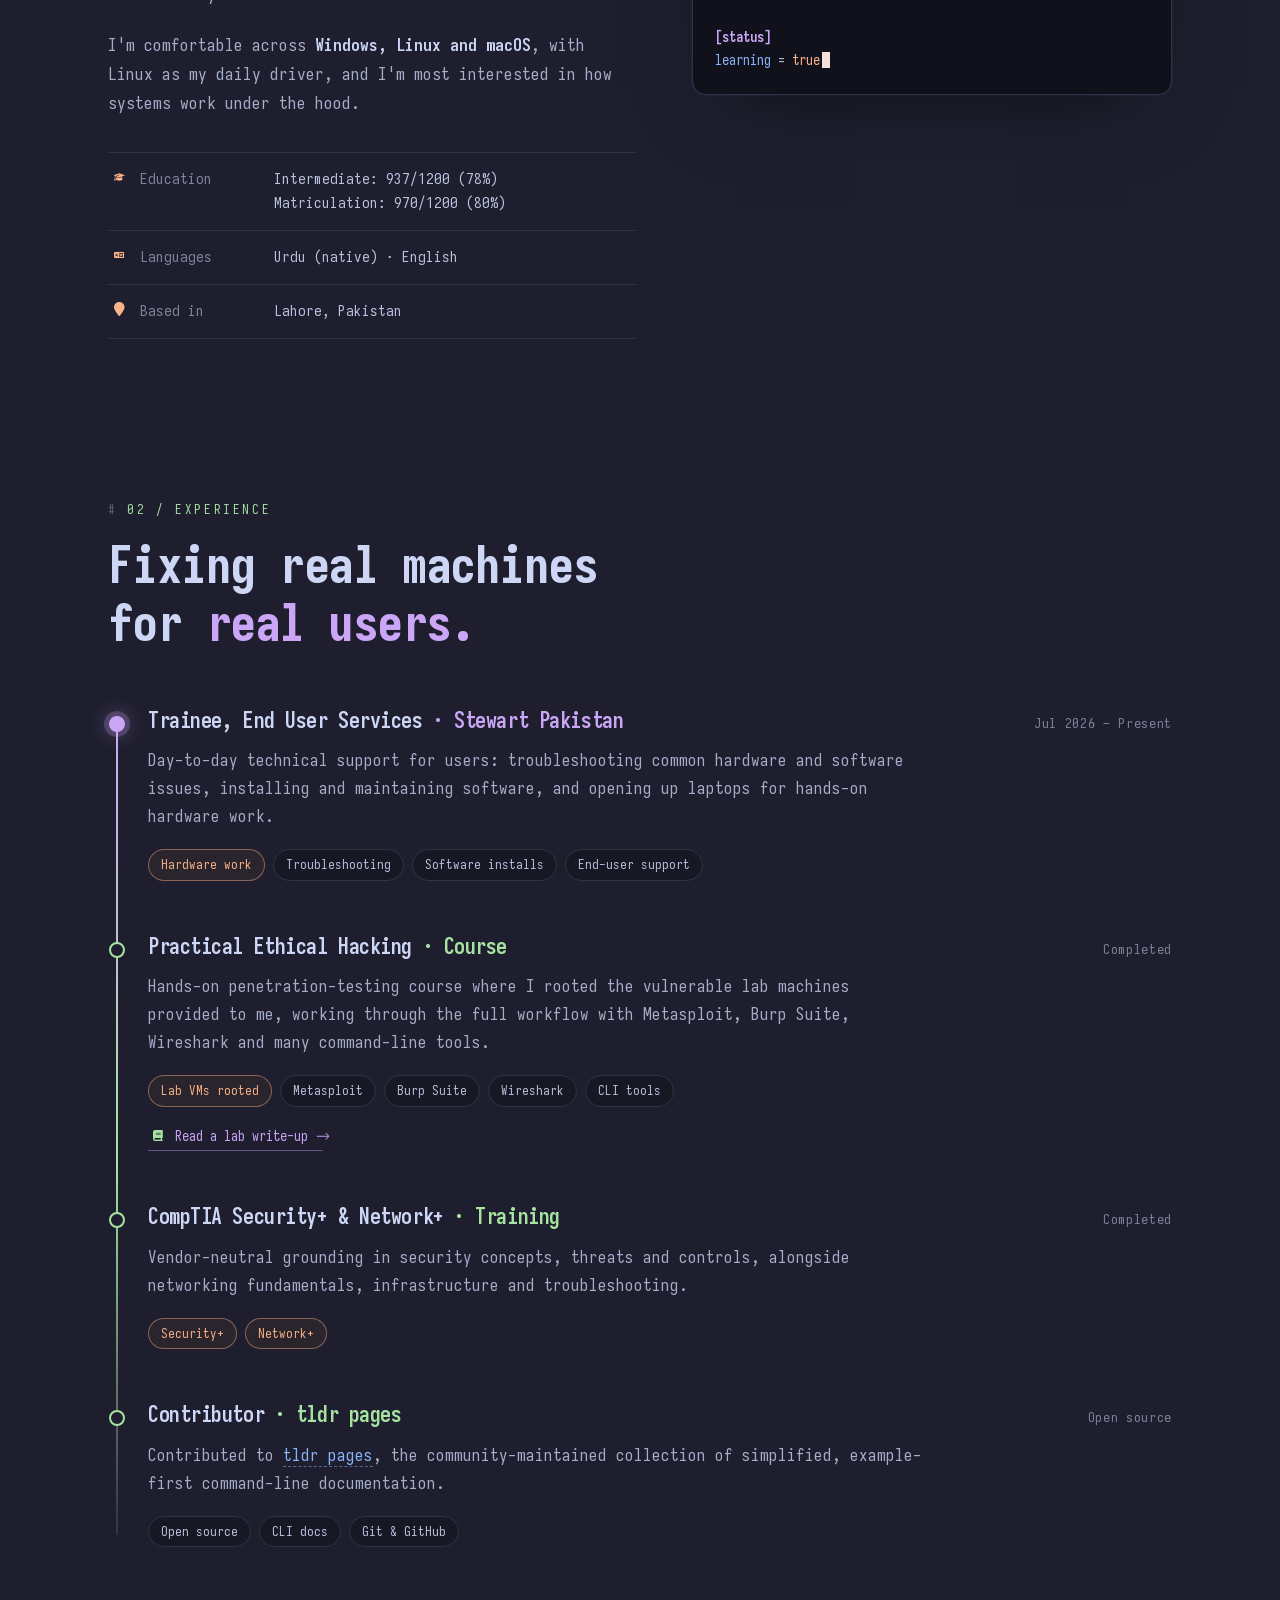
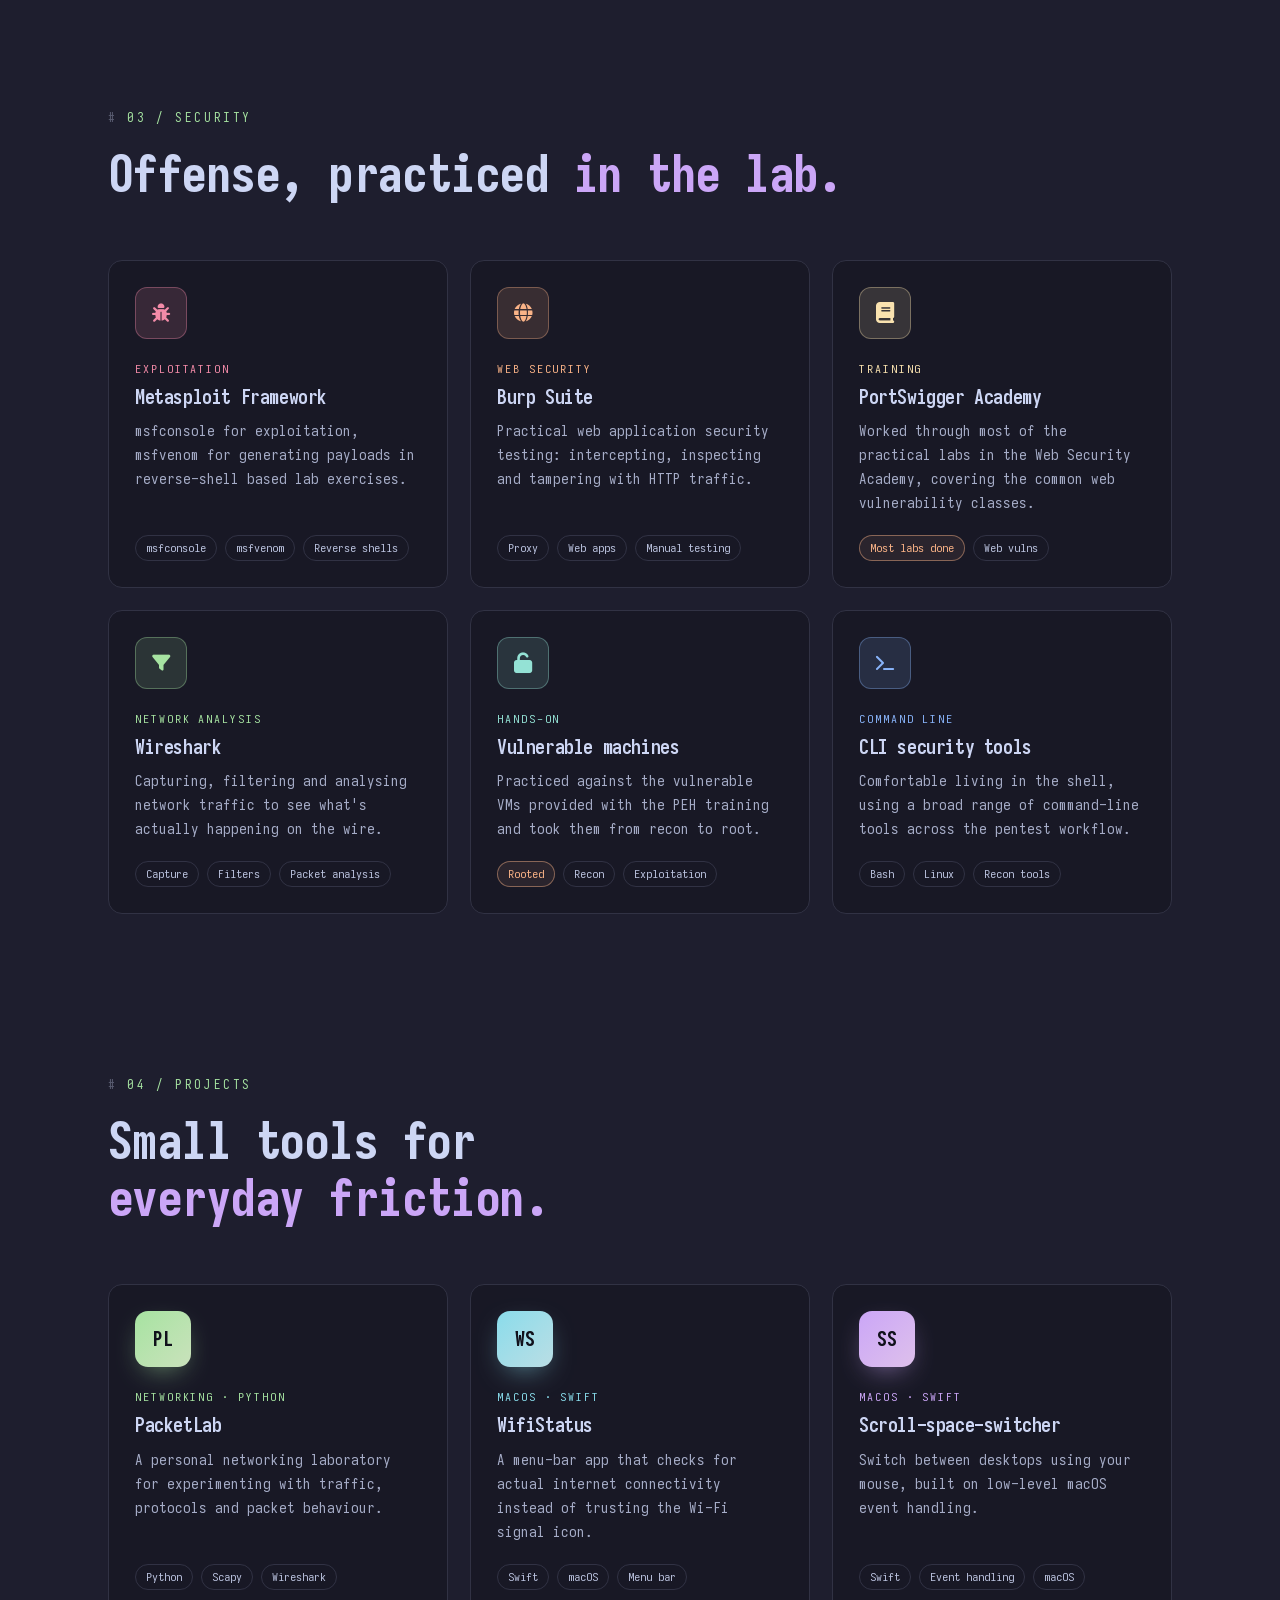
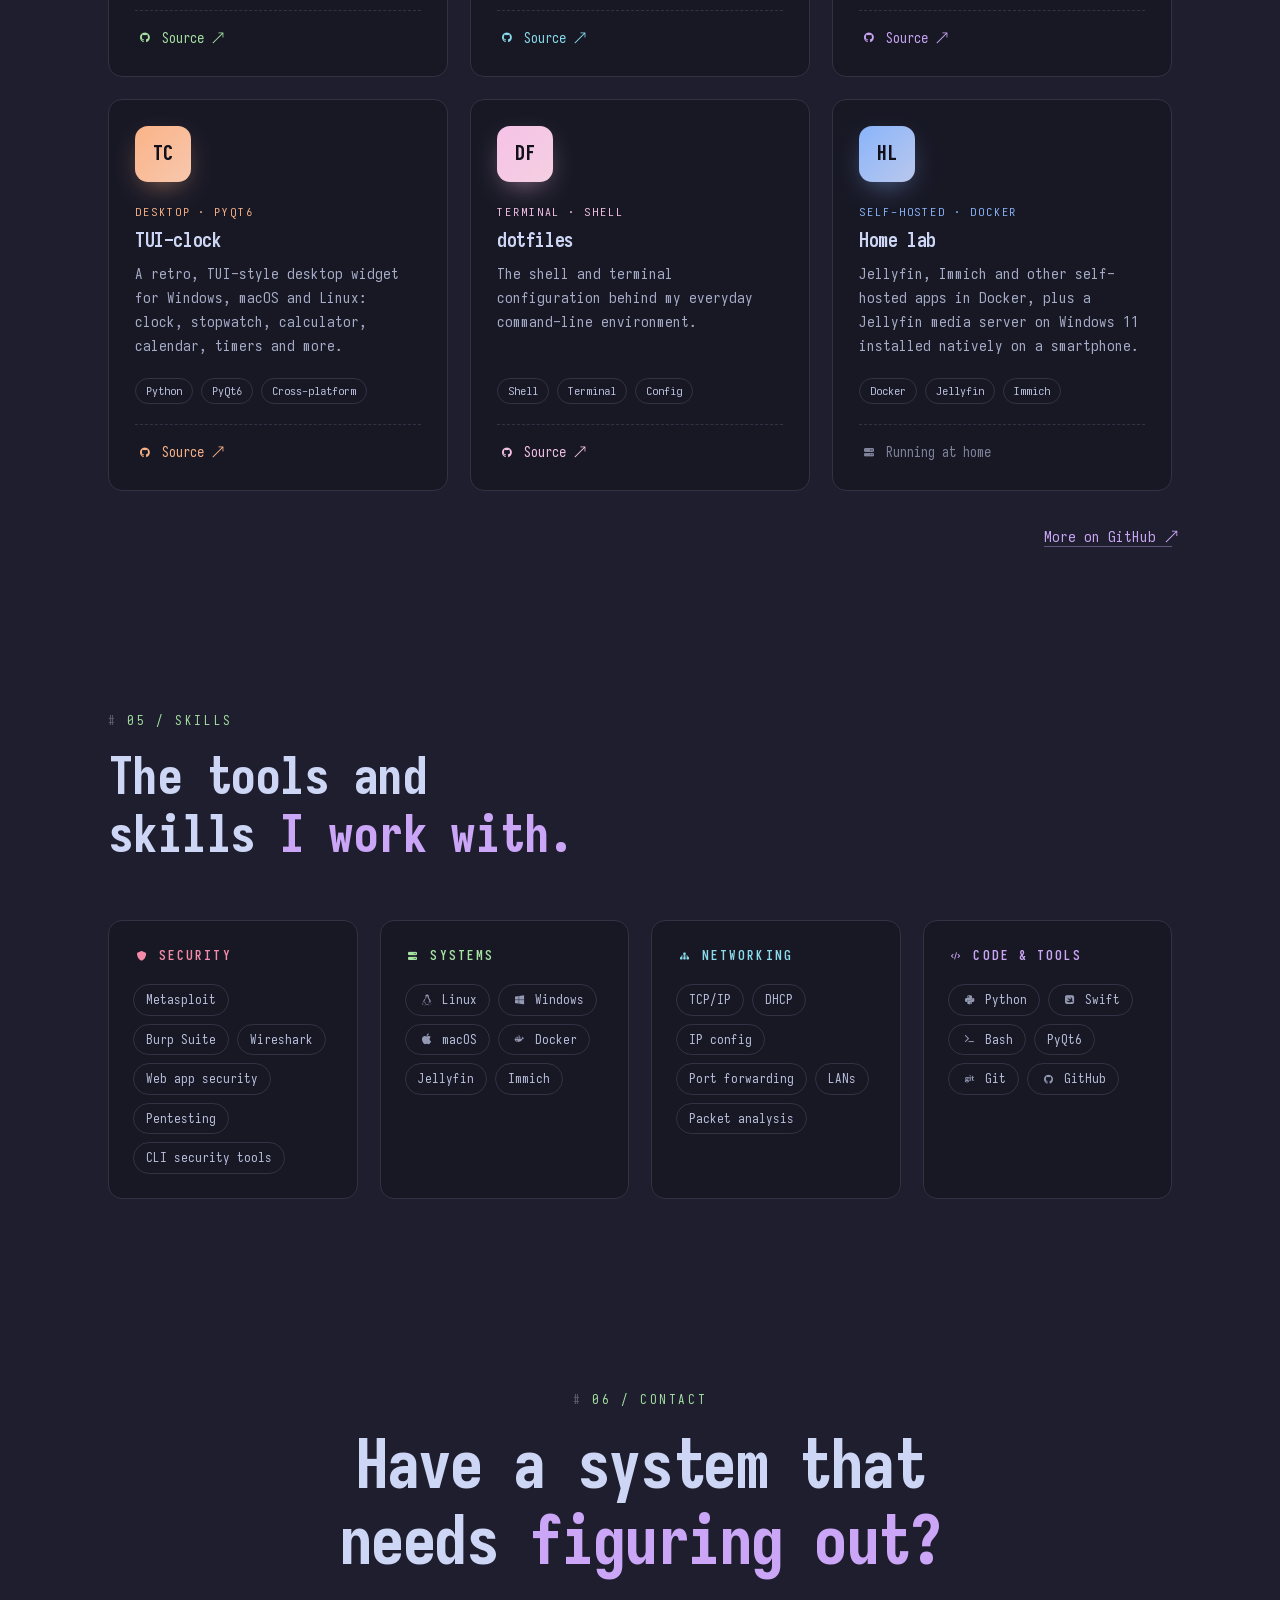
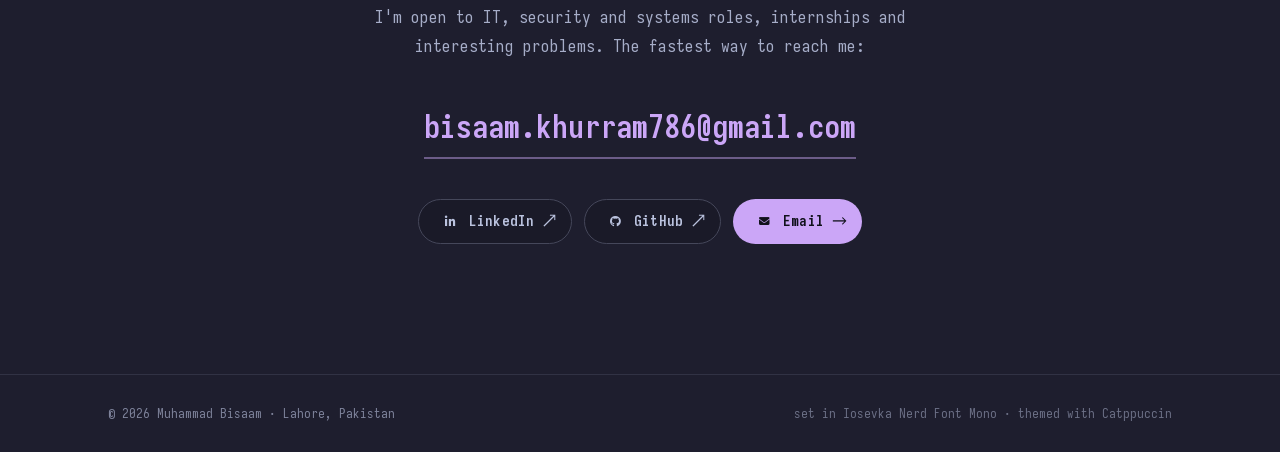
==== commit f7d8d9b1: "Experience: link the PEH entry to the lab write-up Co-Authored-By: Claude Opus 4.8 <noreply@anthropi" ====
--- a/index.html
+++ b/index.html
@@ -9,7 +9,7 @@
   <link rel="icon" type="image/svg+xml" href="data:image/svg+xml,%3Csvg xmlns='http://www.w3.org/2000/svg' viewBox='0 0 32 32'%3E%3Crect width='32' height='32' rx='7' fill='%231e1e2e'/%3E%3Cpath d='M8.5 11 14 16l-5.5 5M16.5 21h7' fill='none' stroke='%23cba6f7' stroke-width='2.8' stroke-linecap='round' stroke-linejoin='round'/%3E%3C/svg%3E">
   <link rel="preload" href="fonts/iosevka-nfm-400.woff2" as="font" type="font/woff2" crossorigin>
   <link rel="preload" href="fonts/iosevka-nfm-800.woff2" as="font" type="font/woff2" crossorigin>
-  <link rel="stylesheet" href="css/style.css?v=20261009c">
+  <link rel="stylesheet" href="css/style.css?v=20261009d">
   <script>document.documentElement.classList.add('js');try{var f=localStorage.getItem('flavor');if(f)document.documentElement.dataset.flavor=f}catch(e){}</script>
 </head>
 <body>
@@ -171,6 +171,7 @@
           <p>Hands-on penetration-testing course where I rooted the vulnerable lab machines provided to me, working through
             the full workflow with Metasploit, Burp Suite, Wireshark and many command-line tools.</p>
           <ul class="chips"><li class="chip chip--hl">Lab VMs rooted</li><li class="chip">Metasploit</li><li class="chip">Burp Suite</li><li class="chip">Wireshark</li><li class="chip">CLI tools</li></ul>
+          <a class="tl__link" href="writeups/academy.html"><i class="nf">&#xf02d;</i> Read a lab write-up <span aria-hidden="true">→</span></a>
         </li>
         <li class="tl reveal">
           <div class="tl__head">
@@ -357,6 +358,6 @@
   </div>
 </footer>
 
-<script src="js/main.js?v=20261009c"></script>
+<script src="js/main.js?v=20261009d"></script>
 </body>
 </html>
--- a/css/style.css
+++ b/css/style.css
@@ -252,6 +252,9 @@
 .tl--current .tl__org { color: var(--mauve); }
 .tl__when { font-size: 13.5px; color: var(--overlay1); letter-spacing: .05em; white-space: nowrap; }
 .tl p { color: var(--subtext0); max-width: 46em; }
+.tl__link { display: inline-flex; align-items: center; gap: .55em; margin-top: 18px; font-size: 14px; color: var(--mauve); border-bottom: 1px solid color-mix(in srgb, var(--mauve) 40%, transparent); padding-bottom: 2px; transition: color .2s ease, border-color .2s ease, gap .2s ease; }
+.tl__link:hover { color: var(--pink); border-color: var(--pink); gap: .8em; }
+.tl__link .nf { color: var(--green); }
 
 /* Chips */
 .chips { display: flex; flex-wrap: wrap; gap: 8px; margin-top: 18px; }
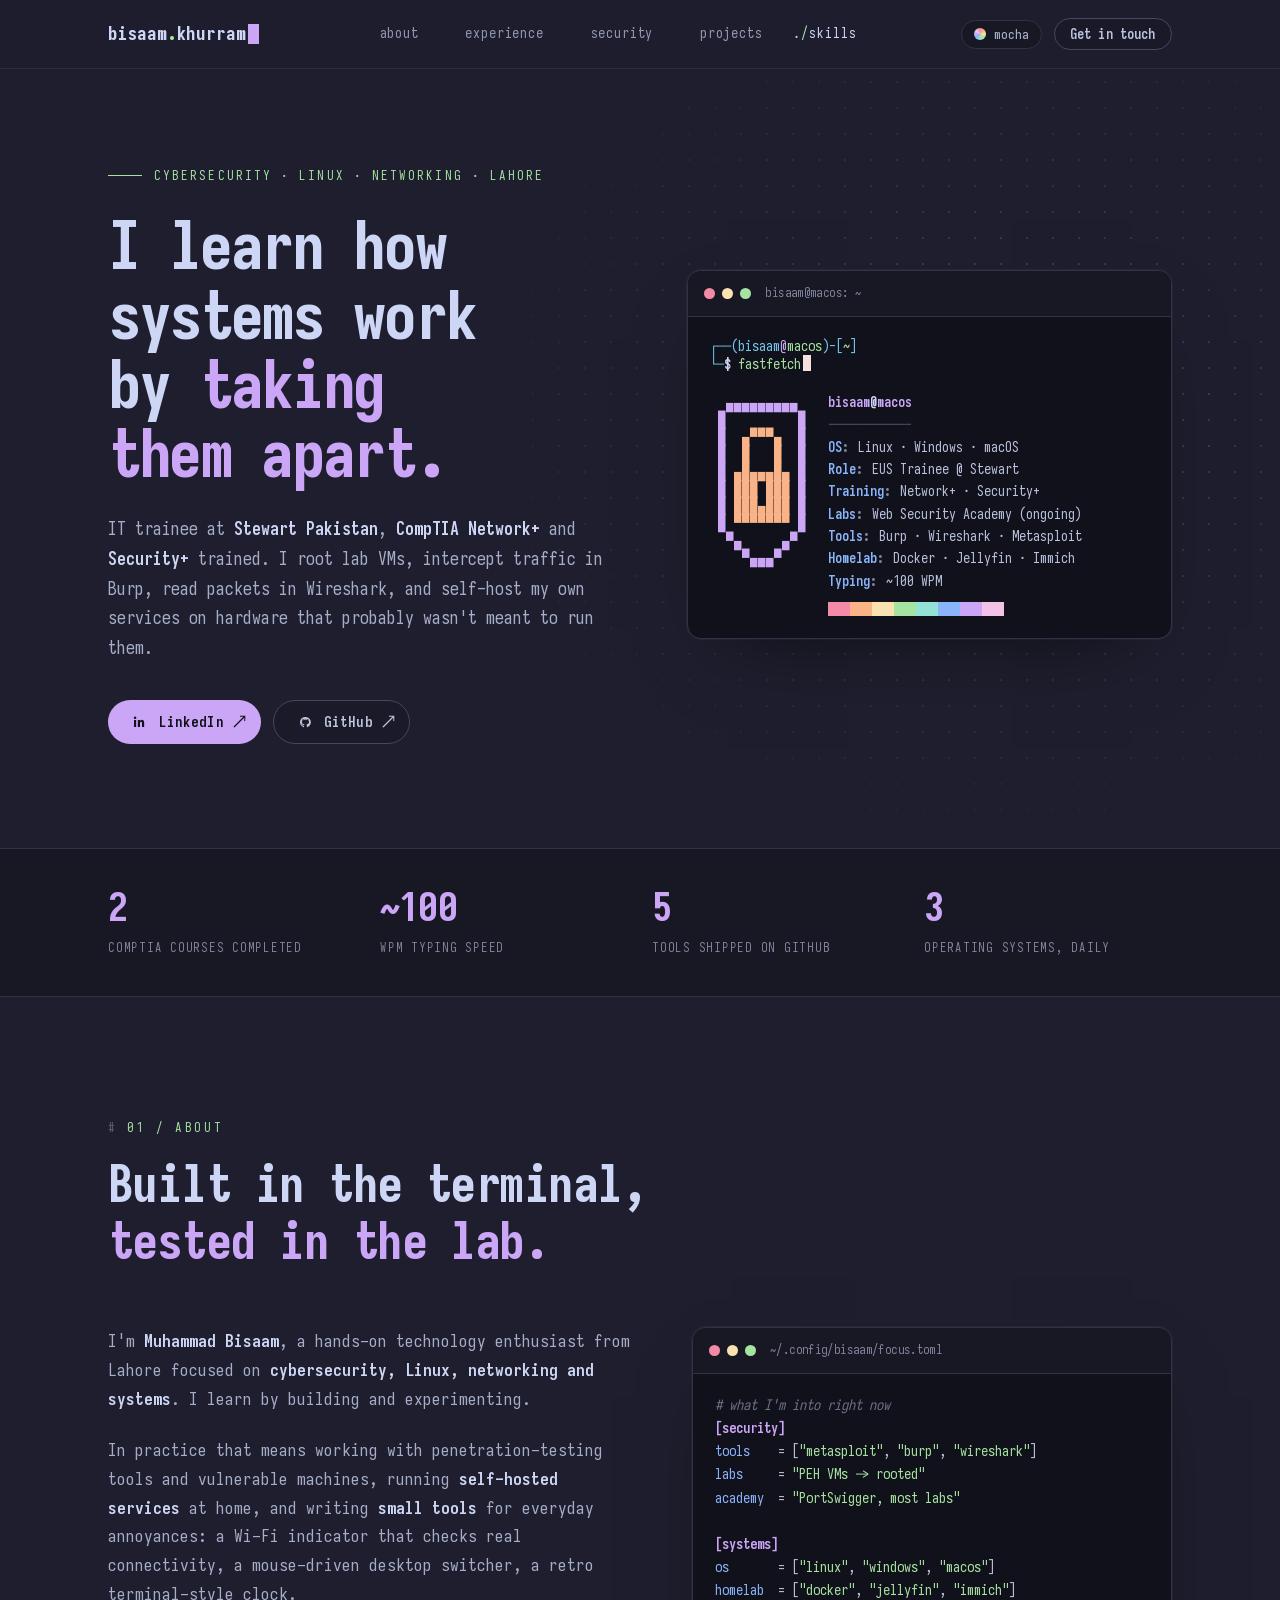
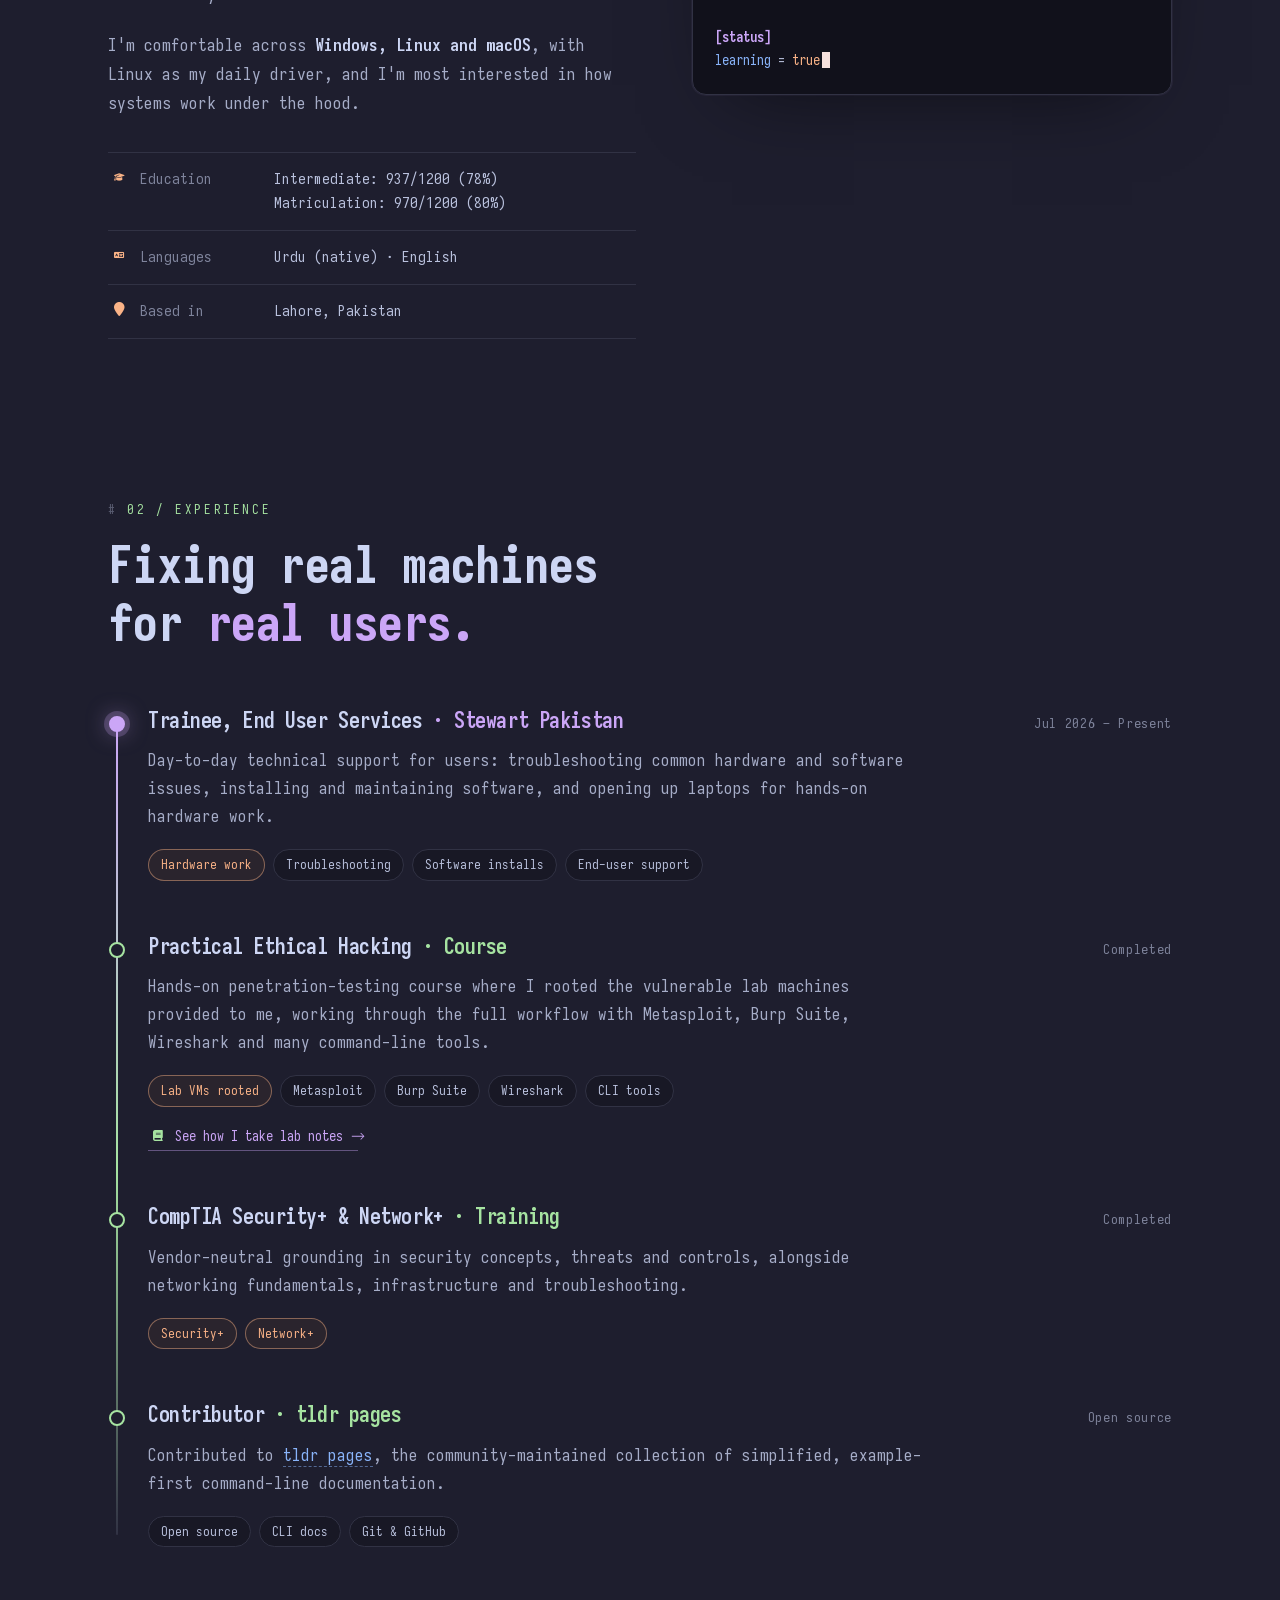
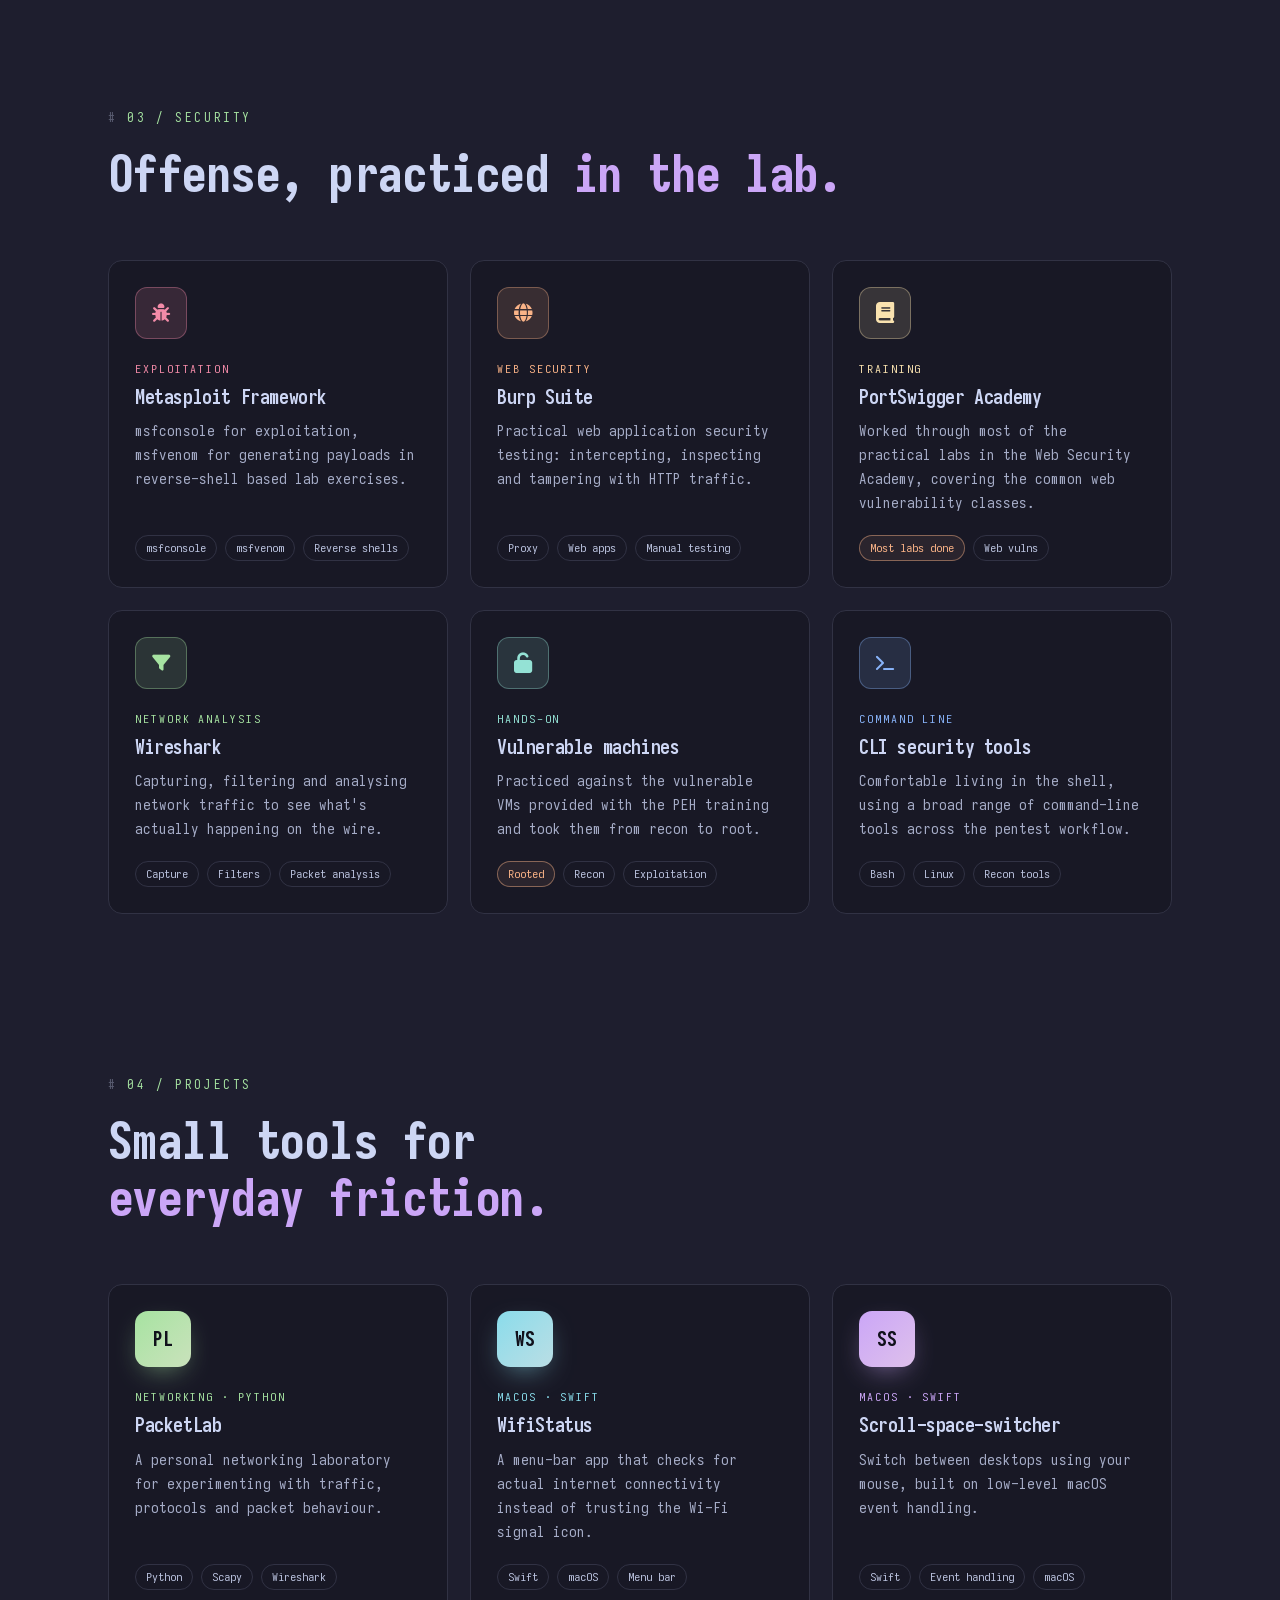
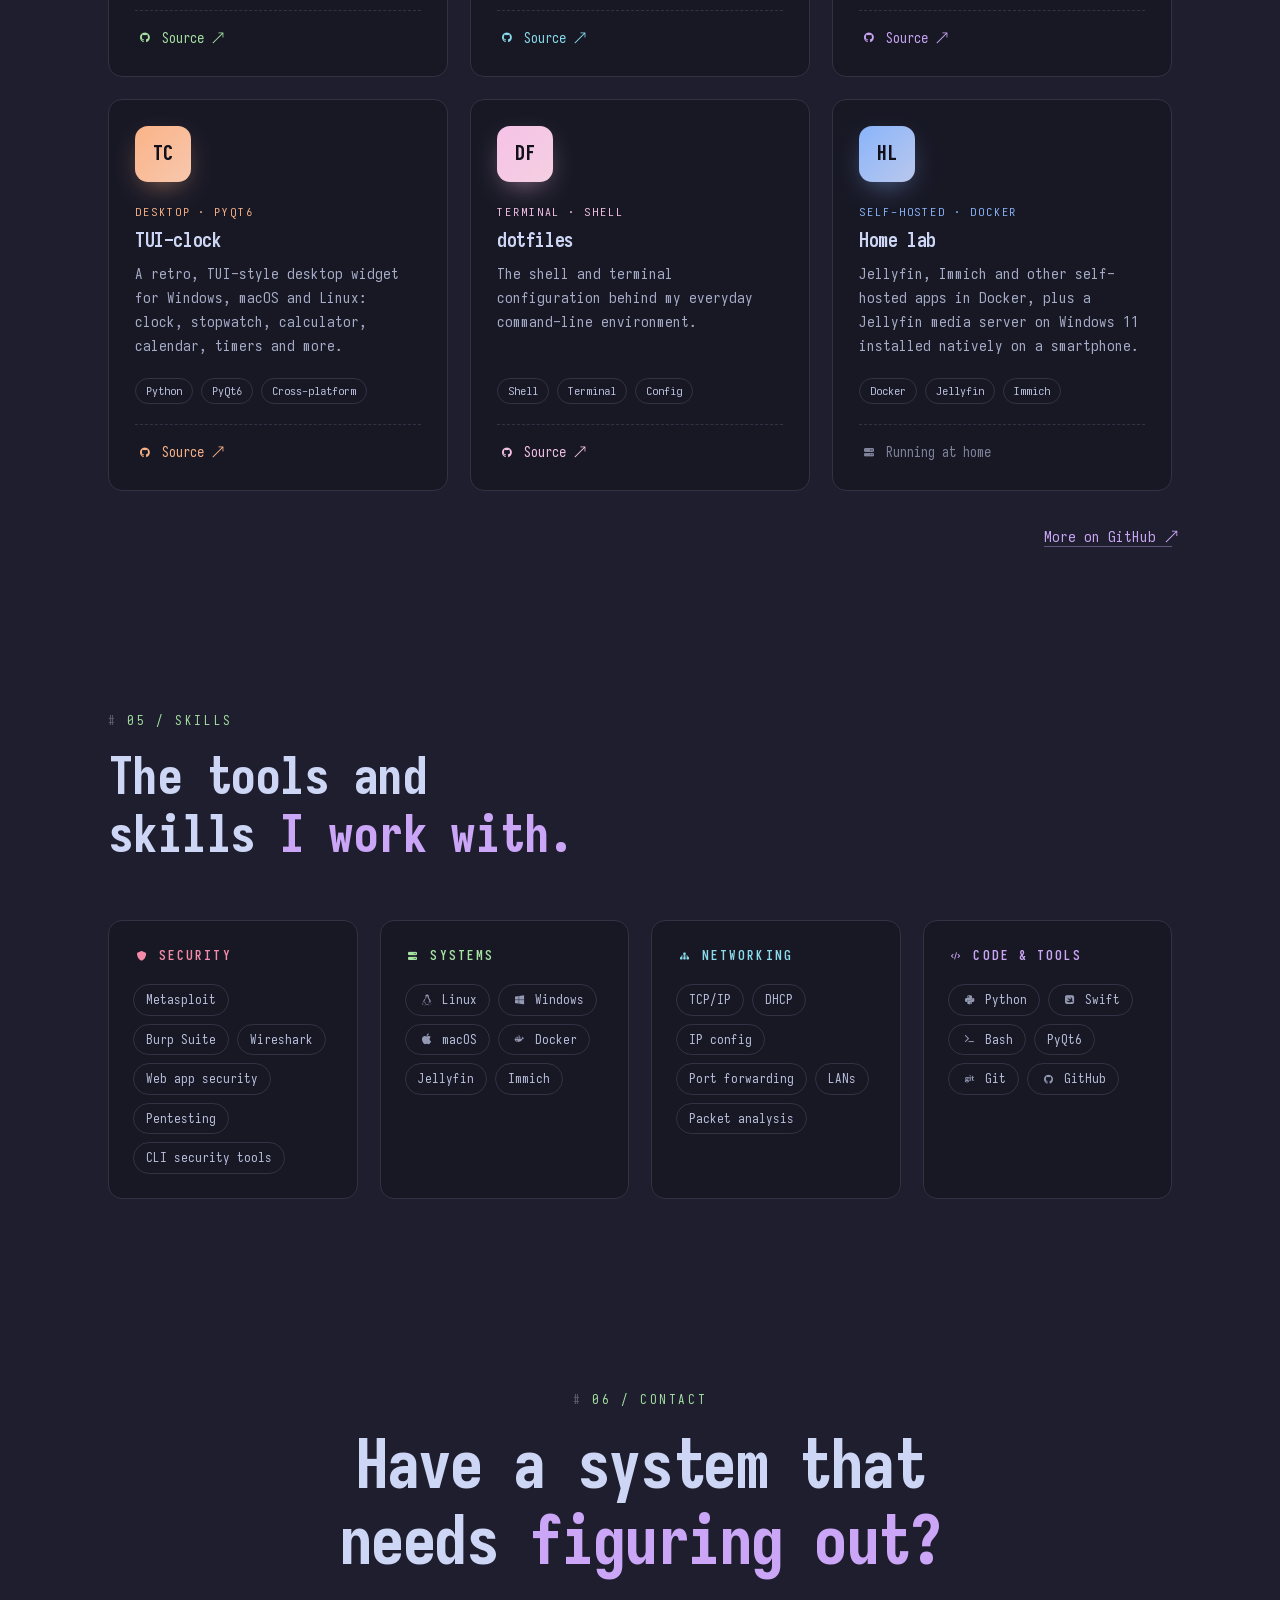
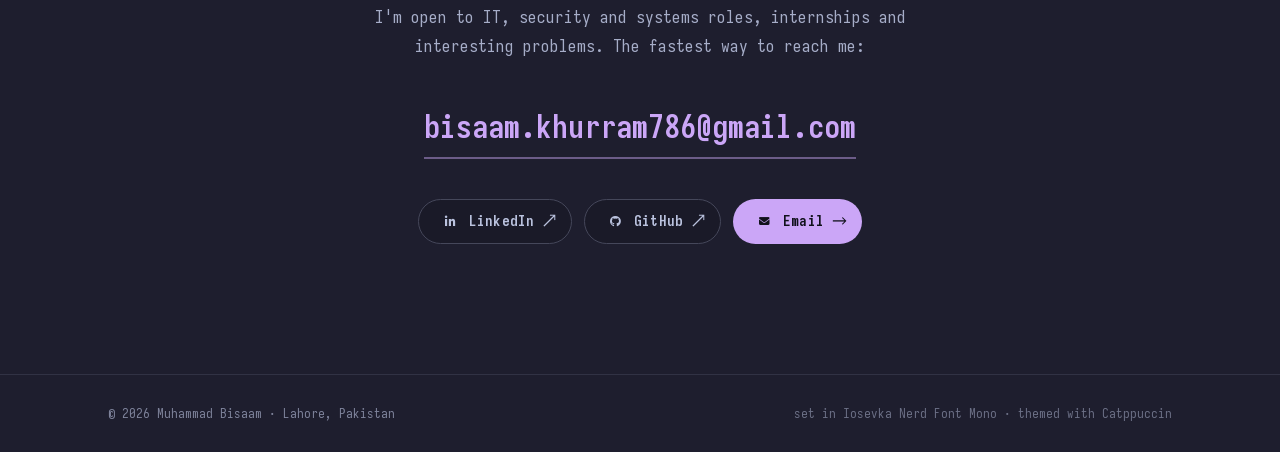
==== commit d5e6baef: "Replace detailed write-up with a lighter lab-notebook glimpse Shows how the CherryTree notebook is o" ====
--- a/index.html
+++ b/index.html
@@ -171,7 +171,7 @@
           <p>Hands-on penetration-testing course where I rooted the vulnerable lab machines provided to me, working through
             the full workflow with Metasploit, Burp Suite, Wireshark and many command-line tools.</p>
           <ul class="chips"><li class="chip chip--hl">Lab VMs rooted</li><li class="chip">Metasploit</li><li class="chip">Burp Suite</li><li class="chip">Wireshark</li><li class="chip">CLI tools</li></ul>
-          <a class="tl__link" href="writeups/academy.html"><i class="nf">&#xf02d;</i> Read a lab write-up <span aria-hidden="true">→</span></a>
+          <a class="tl__link" href="writeups/lab-notes.html"><i class="nf">&#xf02d;</i> See how I take lab notes <span aria-hidden="true">→</span></a>
         </li>
         <li class="tl reveal">
           <div class="tl__head">
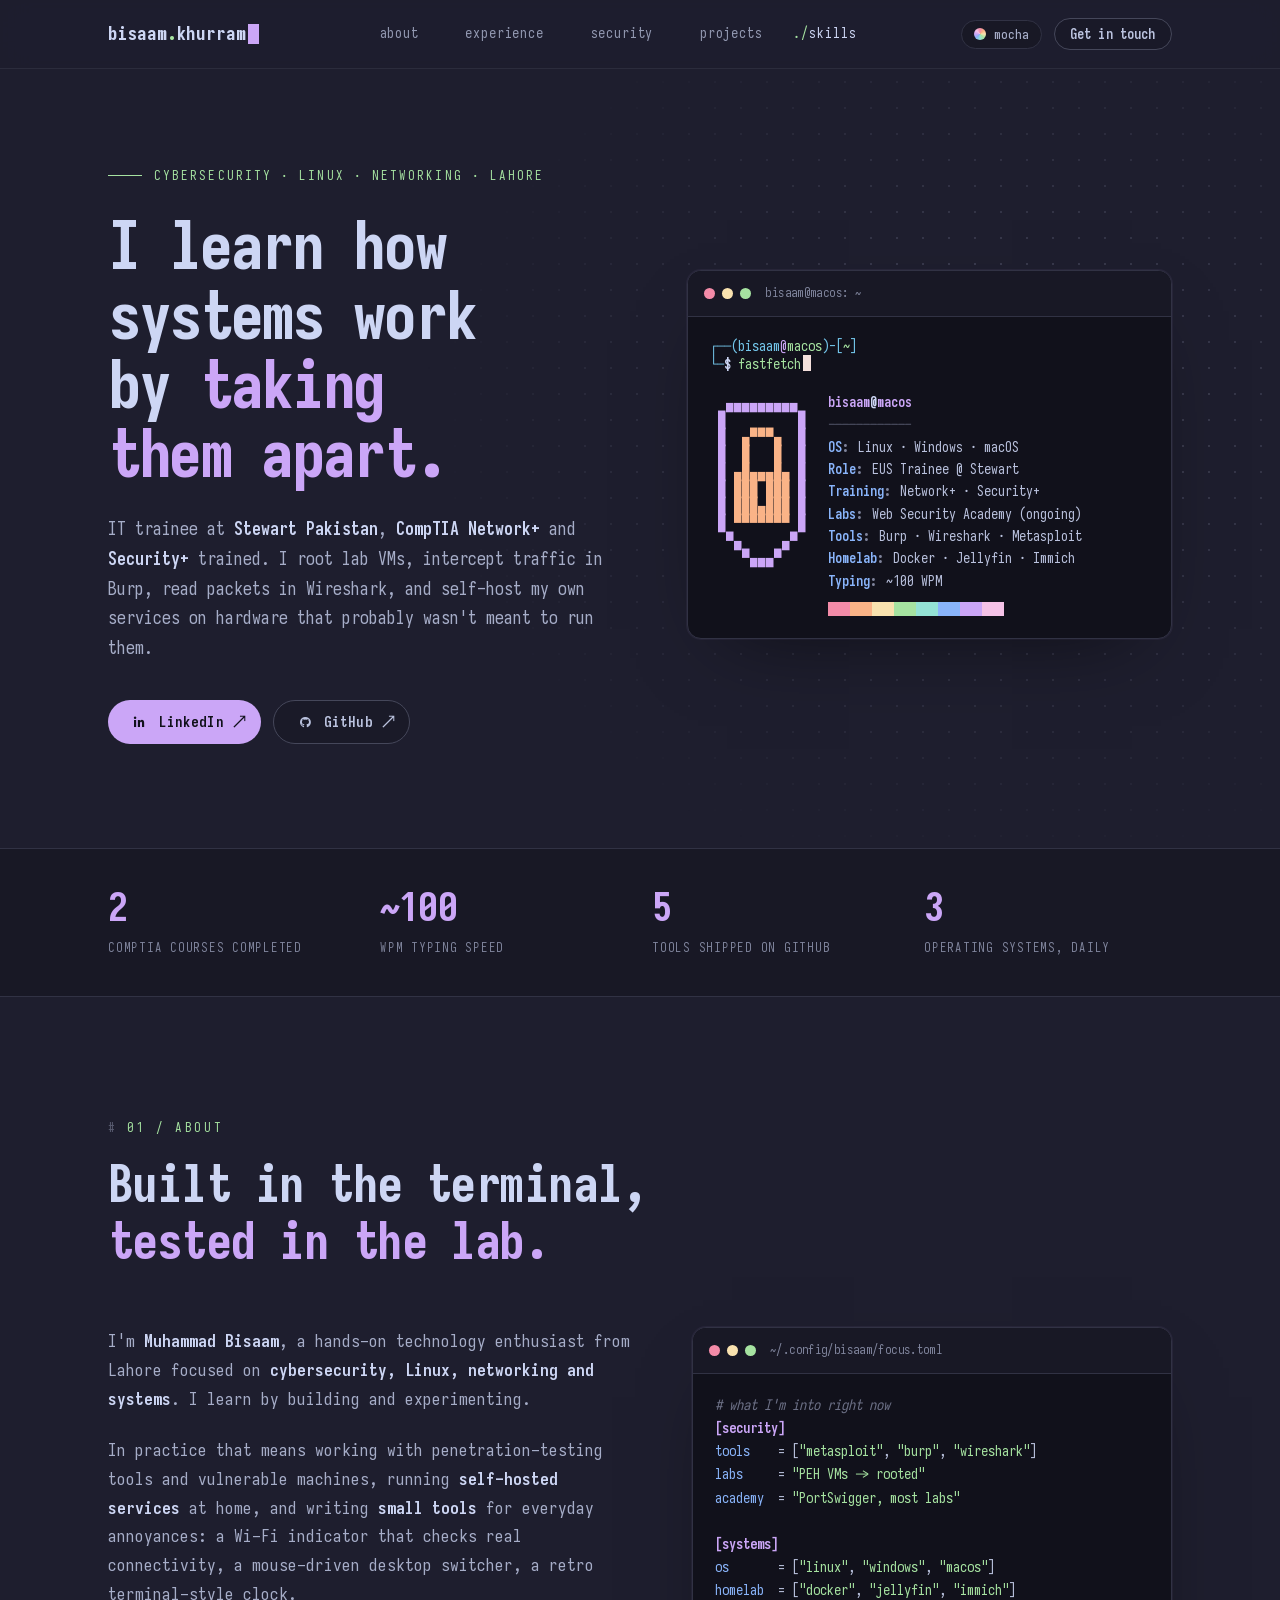
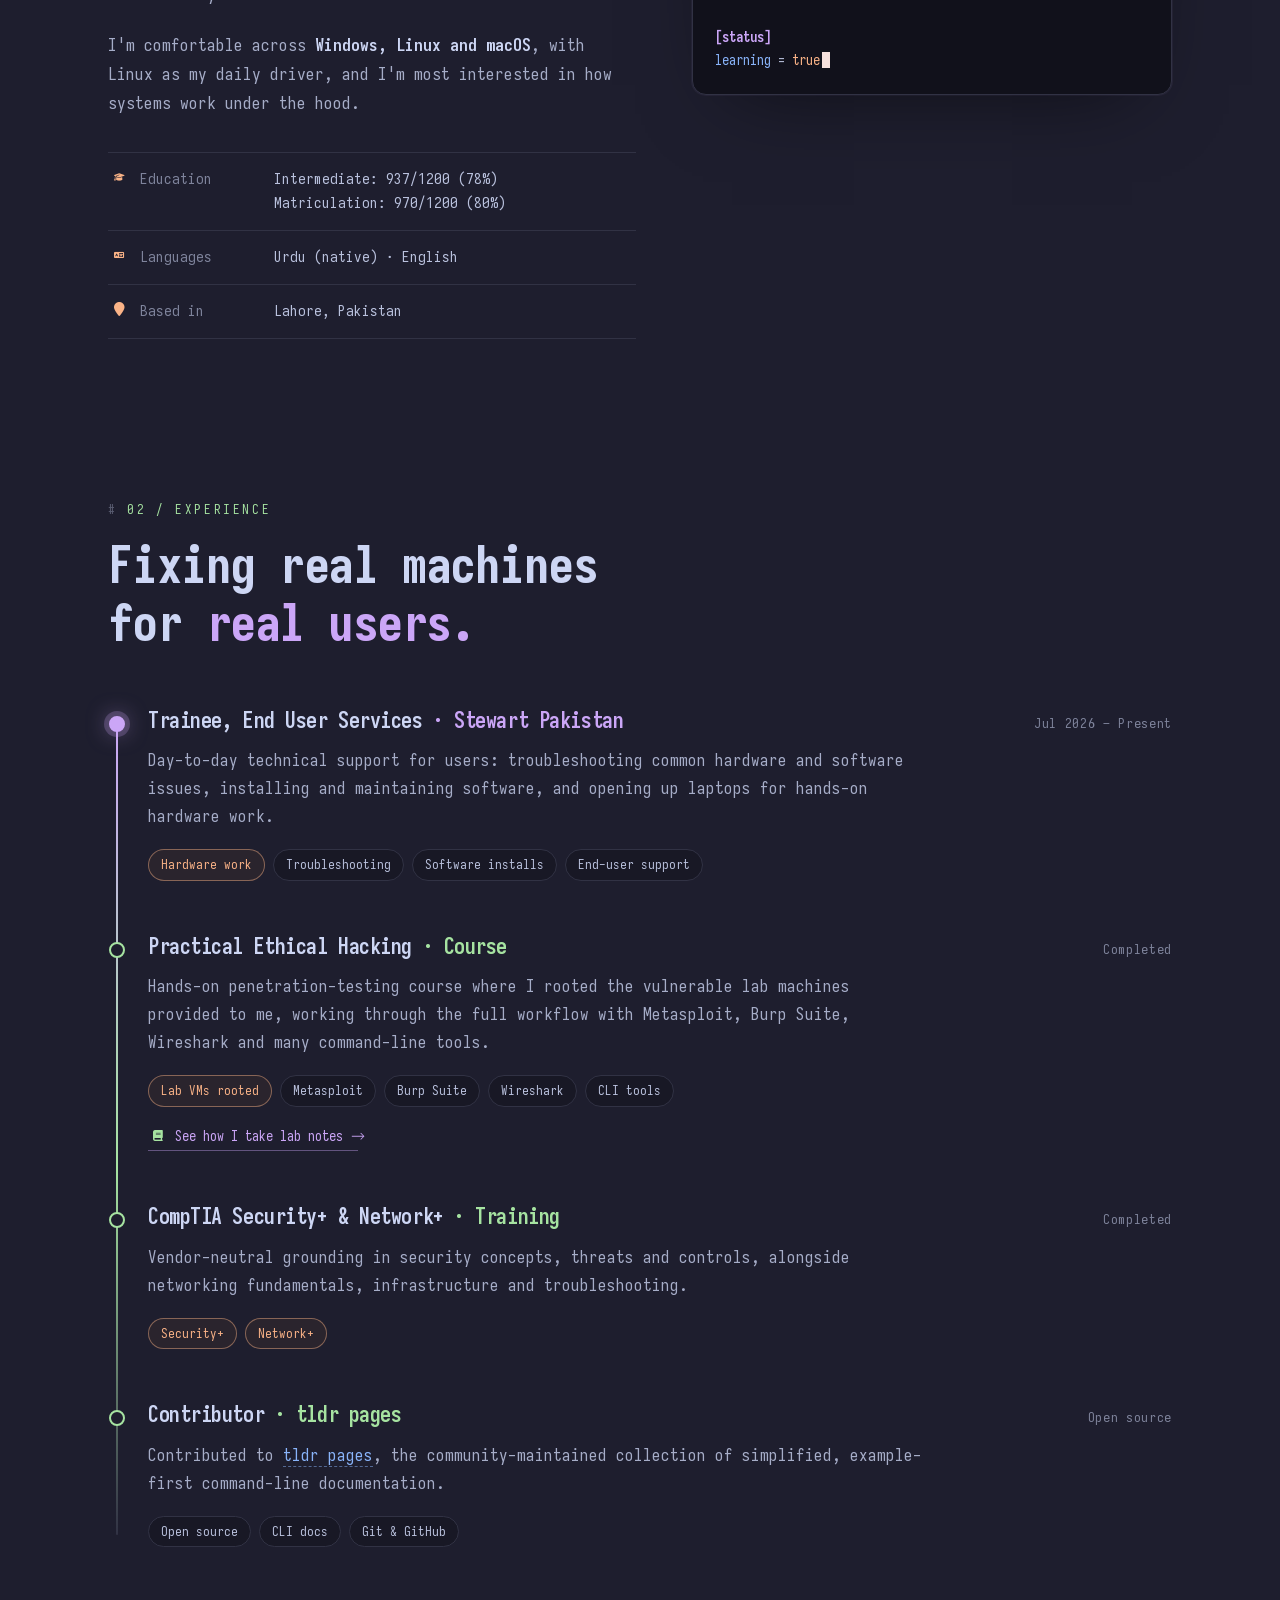
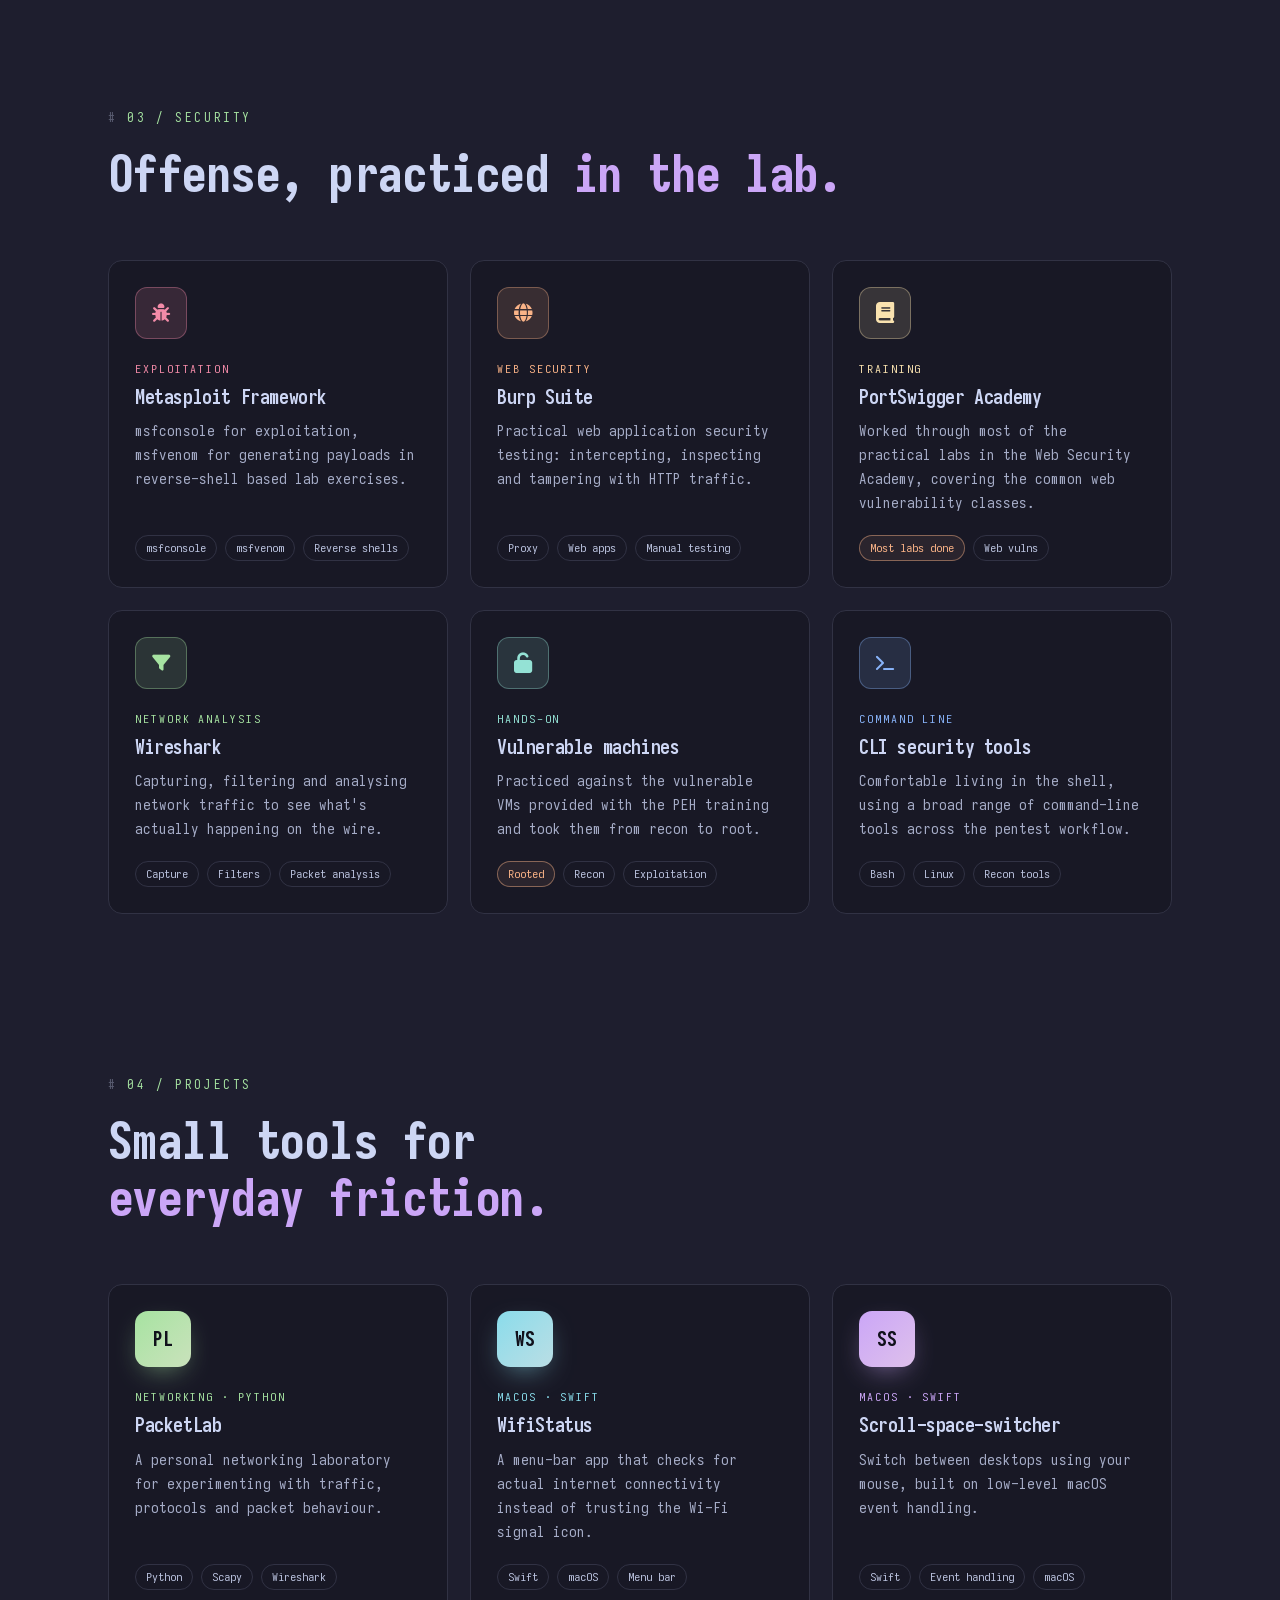
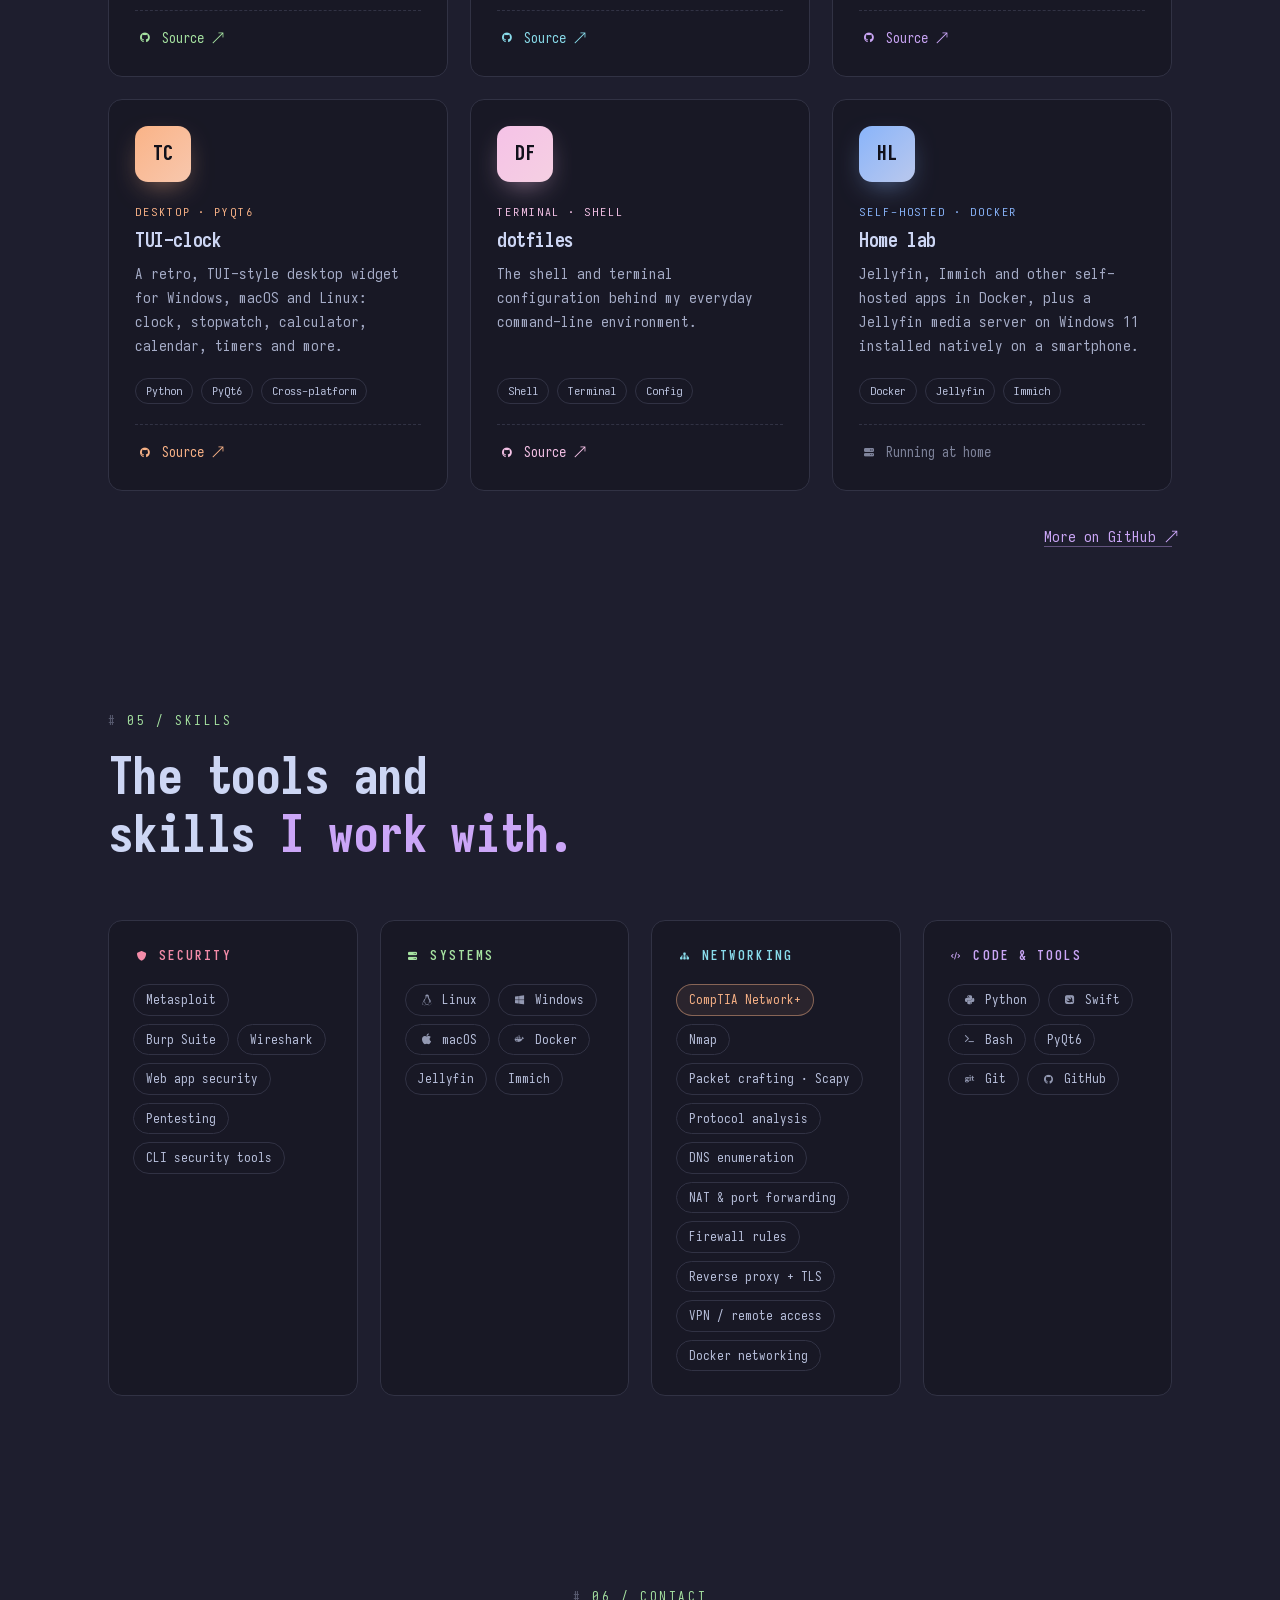
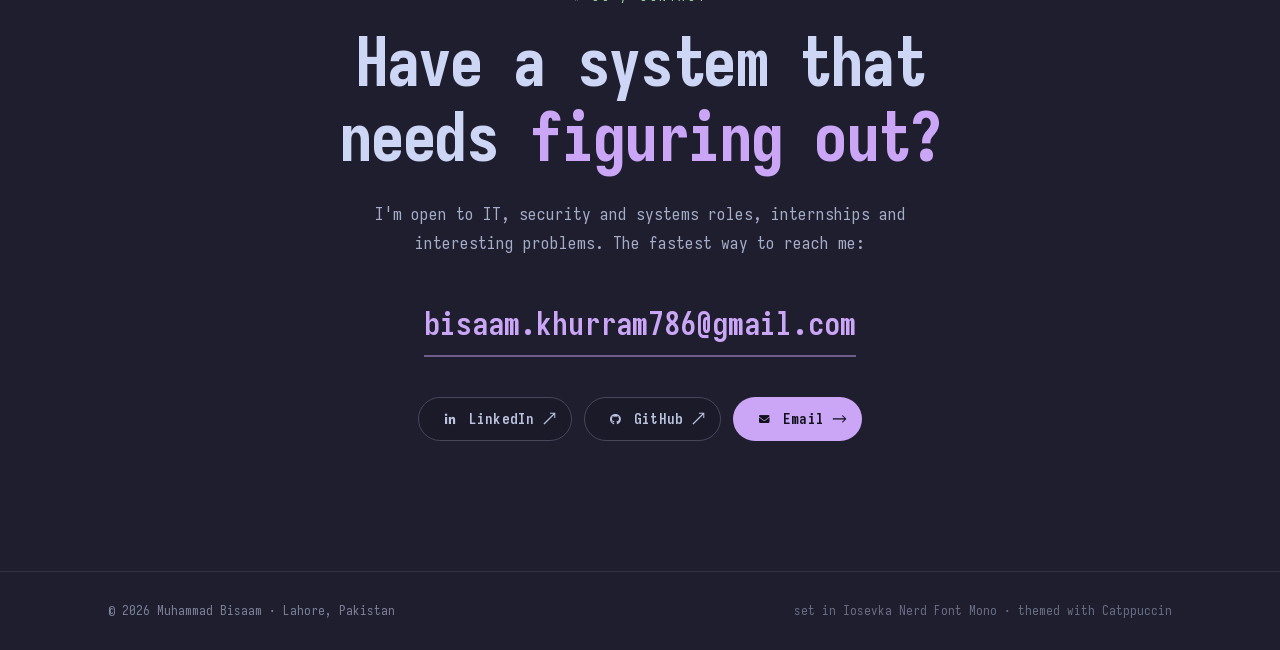
==== commit 1d1ddbe7: "Skills: stronger, defensible networking claims Replace the home-router-style networking list with Co" ====
--- a/index.html
+++ b/index.html
@@ -325,7 +325,7 @@
         </div>
         <div class="card toolset reveal">
           <p class="toolset__title c-sky"><i class="nf">&#xf0e8;</i> Networking</p>
-          <ul class="chips"><li class="chip">TCP/IP</li><li class="chip">DHCP</li><li class="chip">IP config</li><li class="chip">Port forwarding</li><li class="chip">LANs</li><li class="chip">Packet analysis</li></ul>
+          <ul class="chips"><li class="chip chip--hl">CompTIA Network+</li><li class="chip">Nmap</li><li class="chip">Packet crafting · Scapy</li><li class="chip">Protocol analysis</li><li class="chip">DNS enumeration</li><li class="chip">NAT &amp; port forwarding</li><li class="chip">Firewall rules</li><li class="chip">Reverse proxy + TLS</li><li class="chip">VPN / remote access</li><li class="chip">Docker networking</li></ul>
         </div>
         <div class="card toolset reveal">
           <p class="toolset__title c-mauve"><i class="nf">&#xf121;</i> Code &amp; tools</p>
